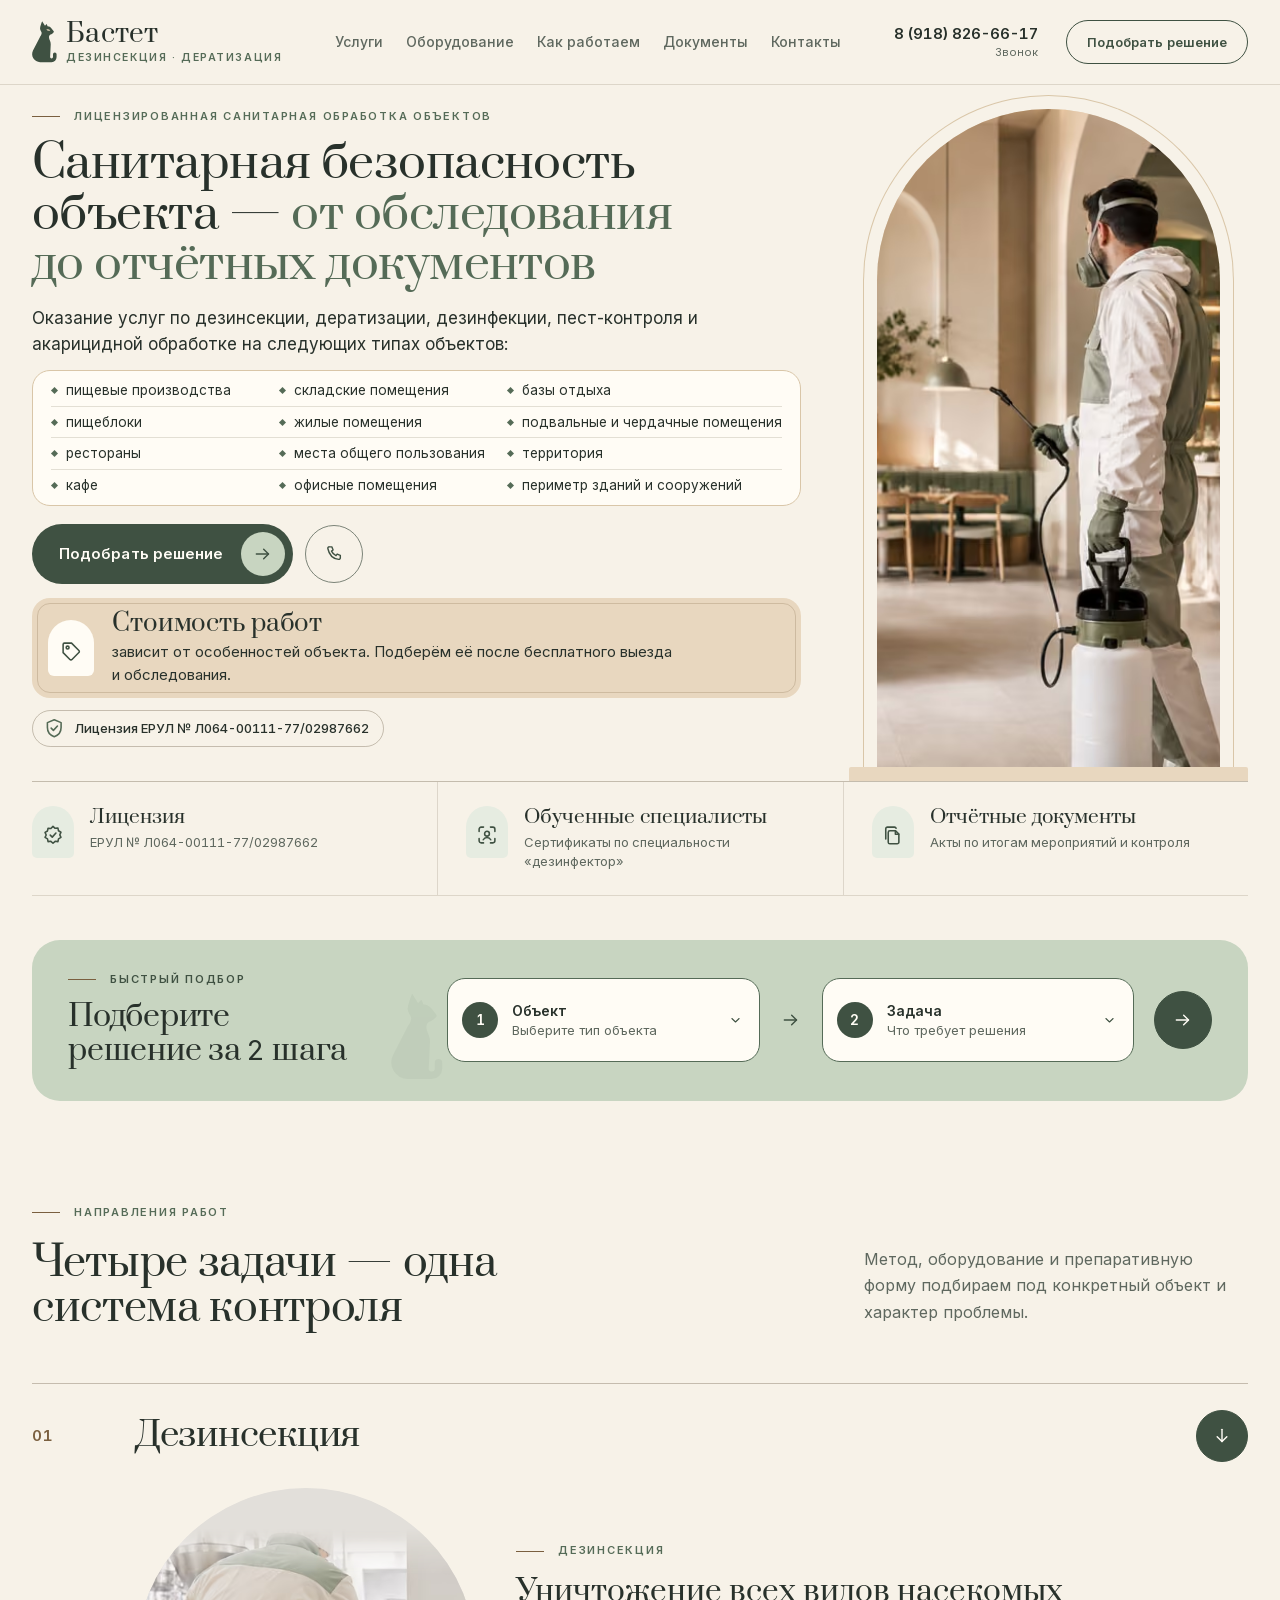
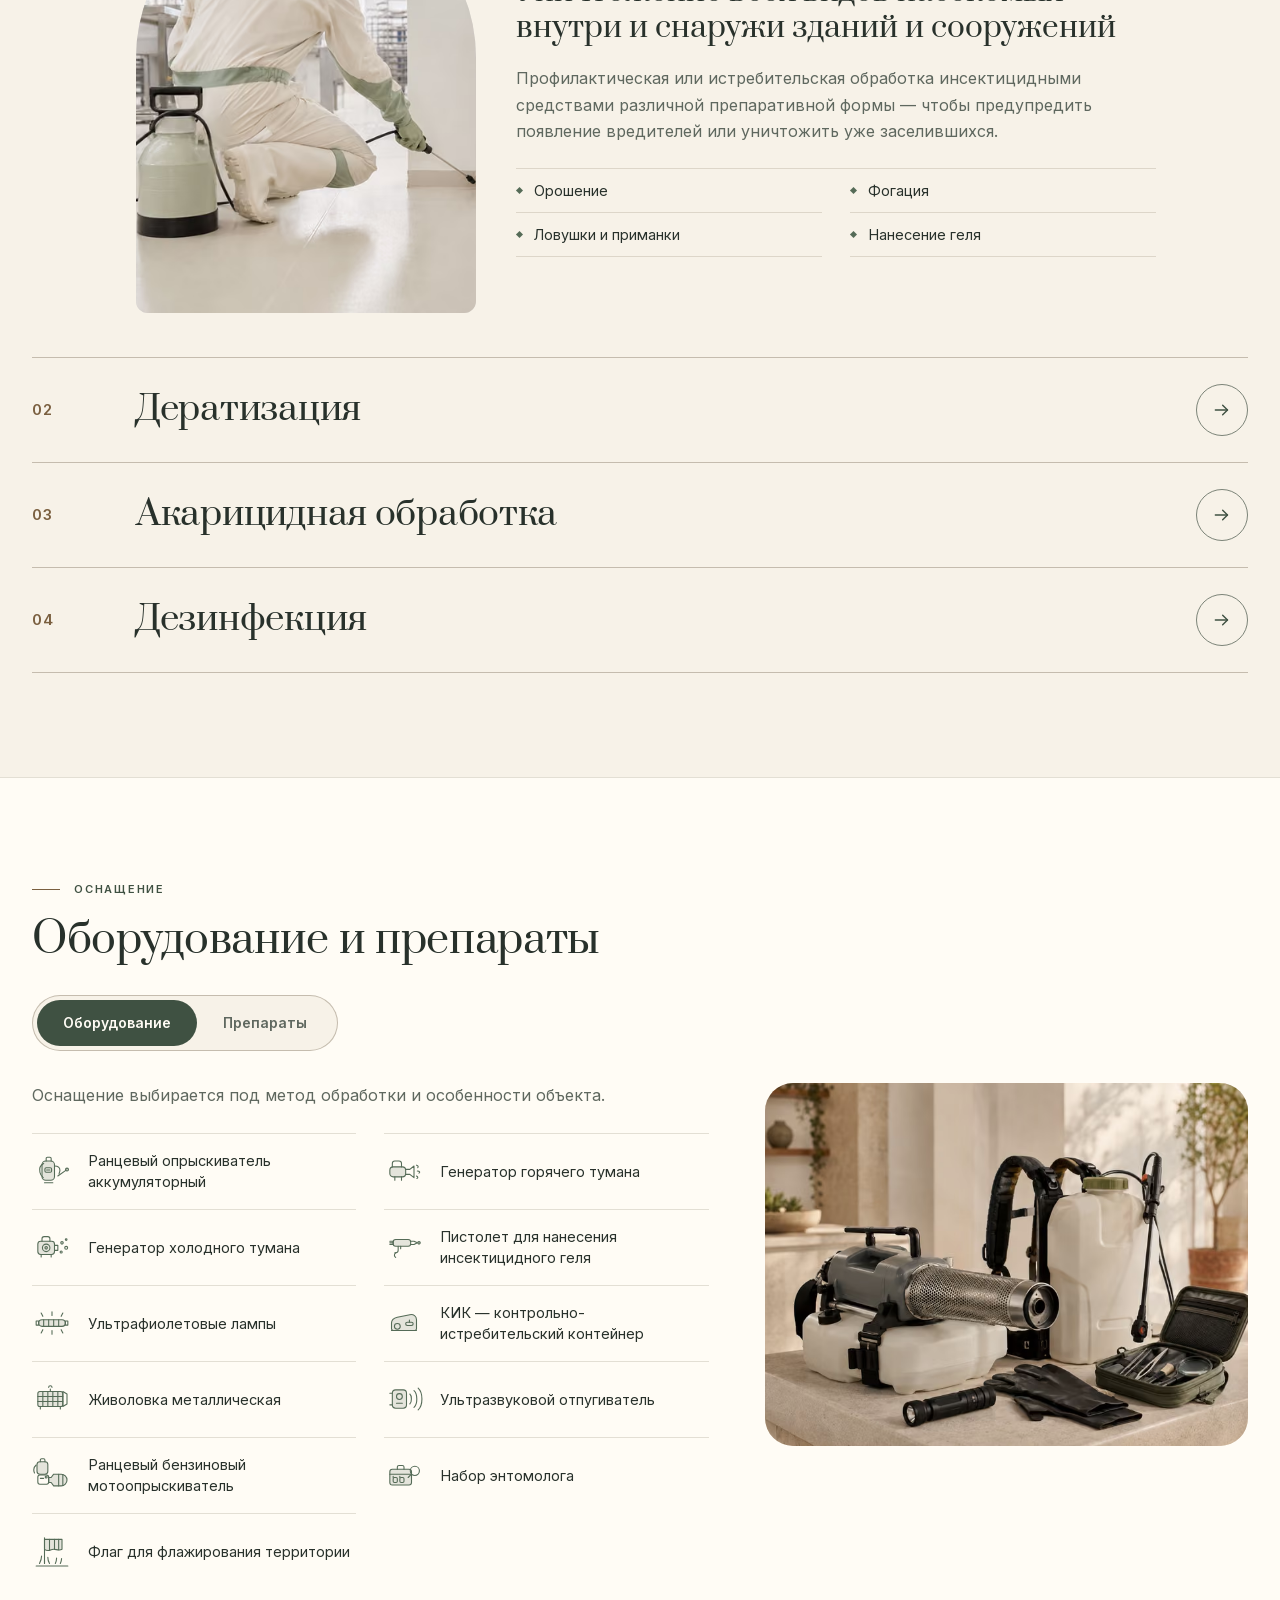
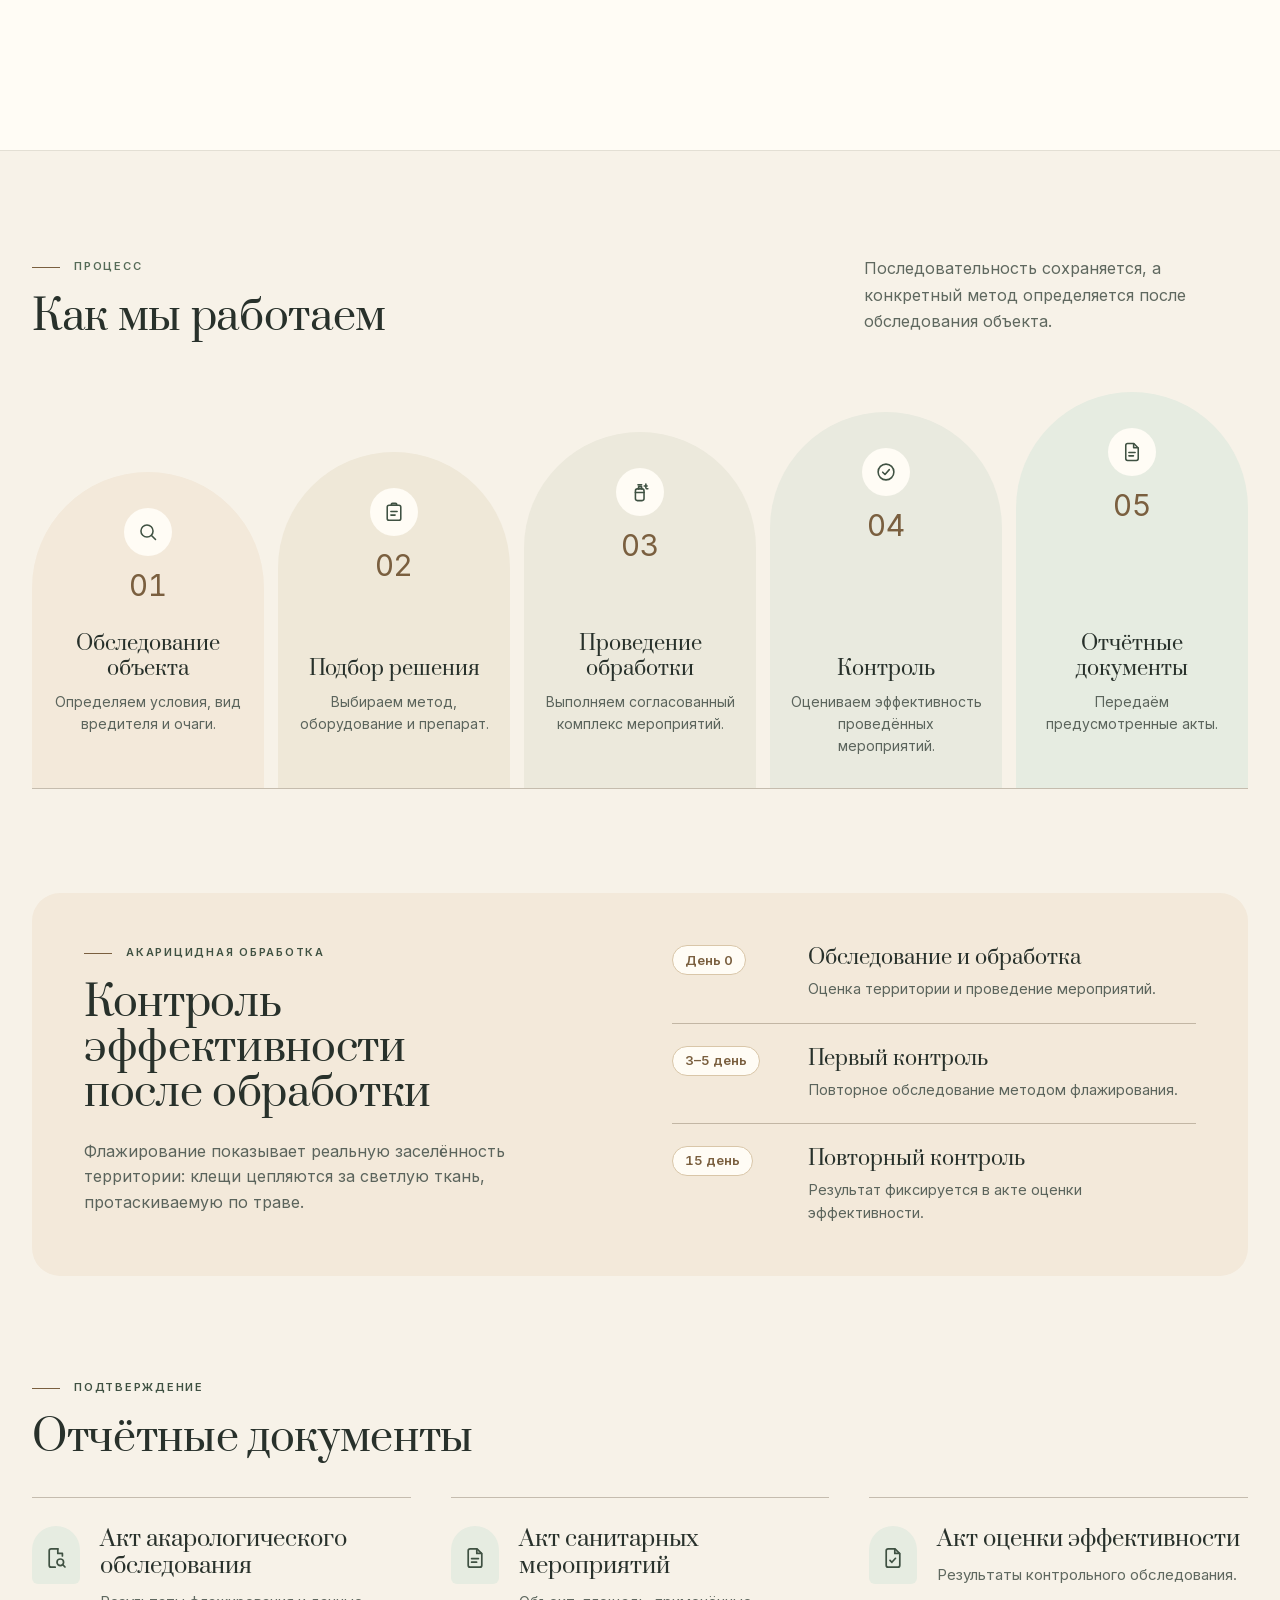
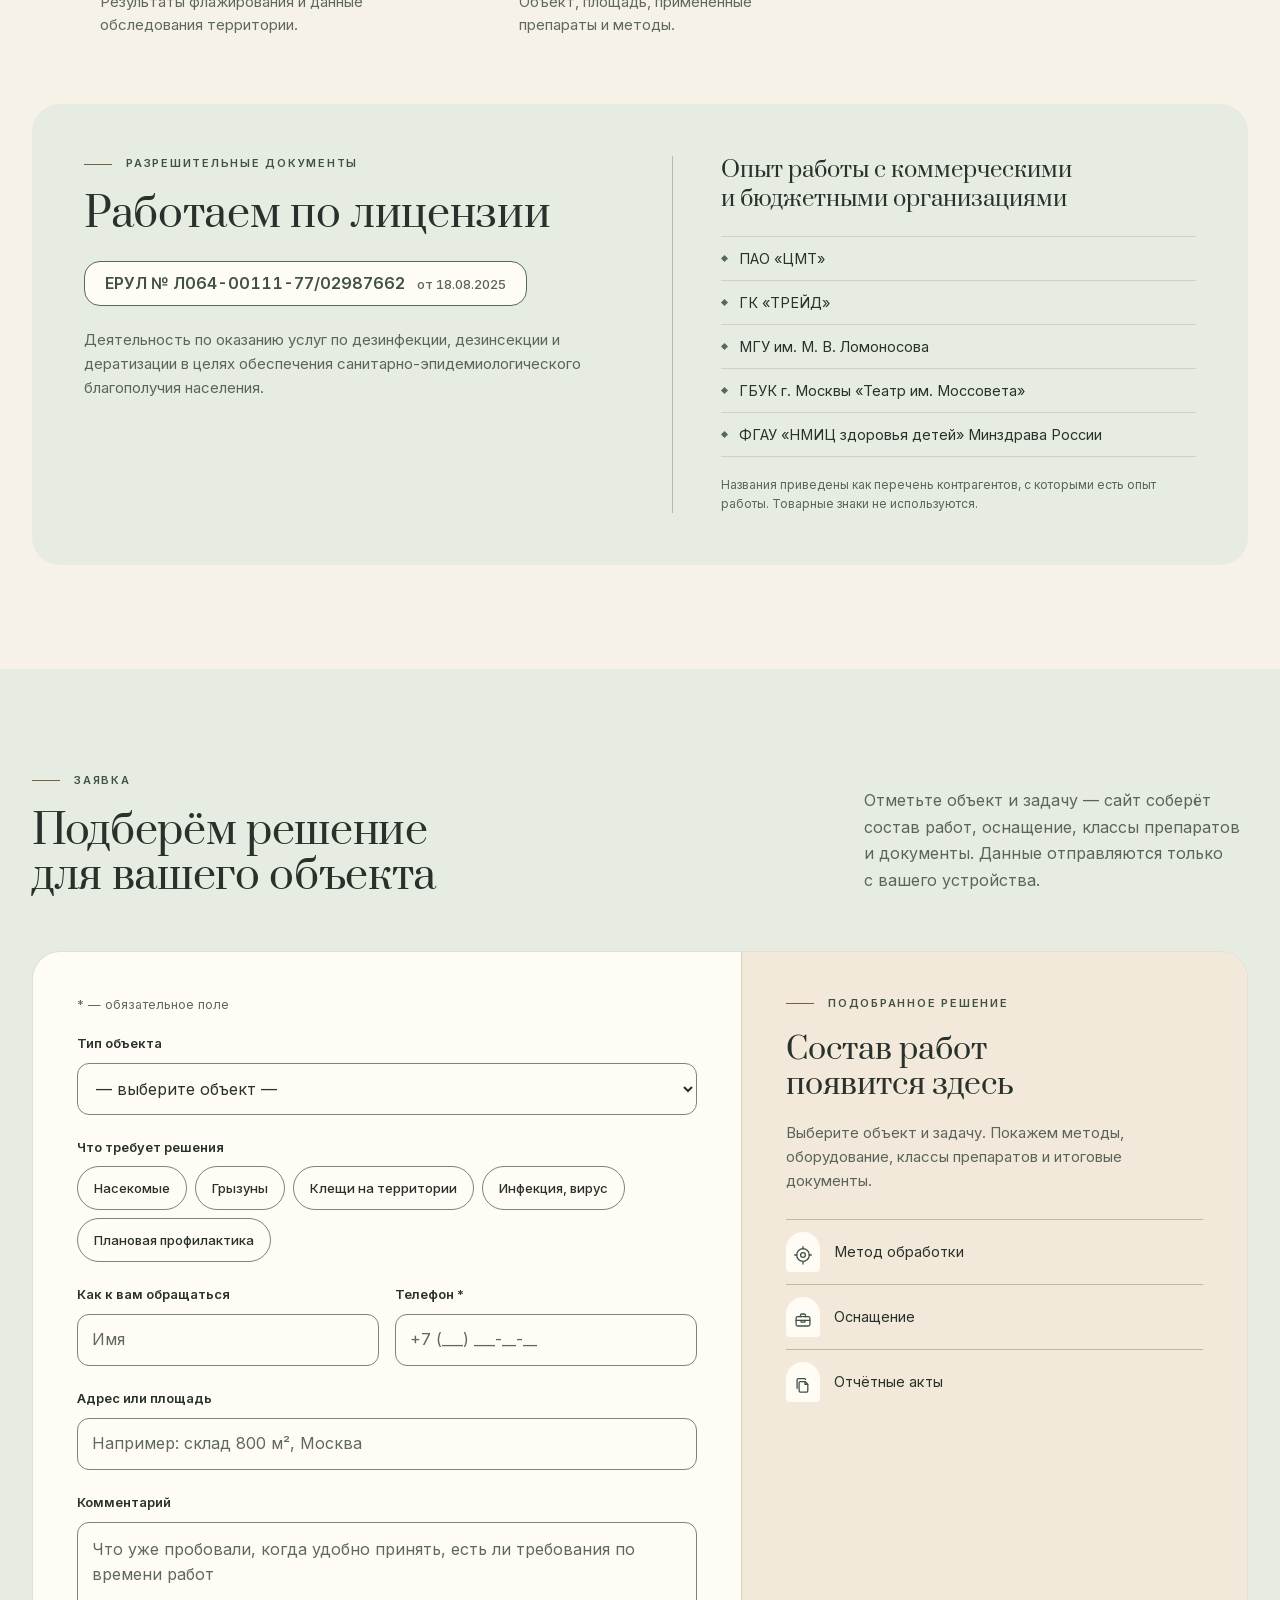
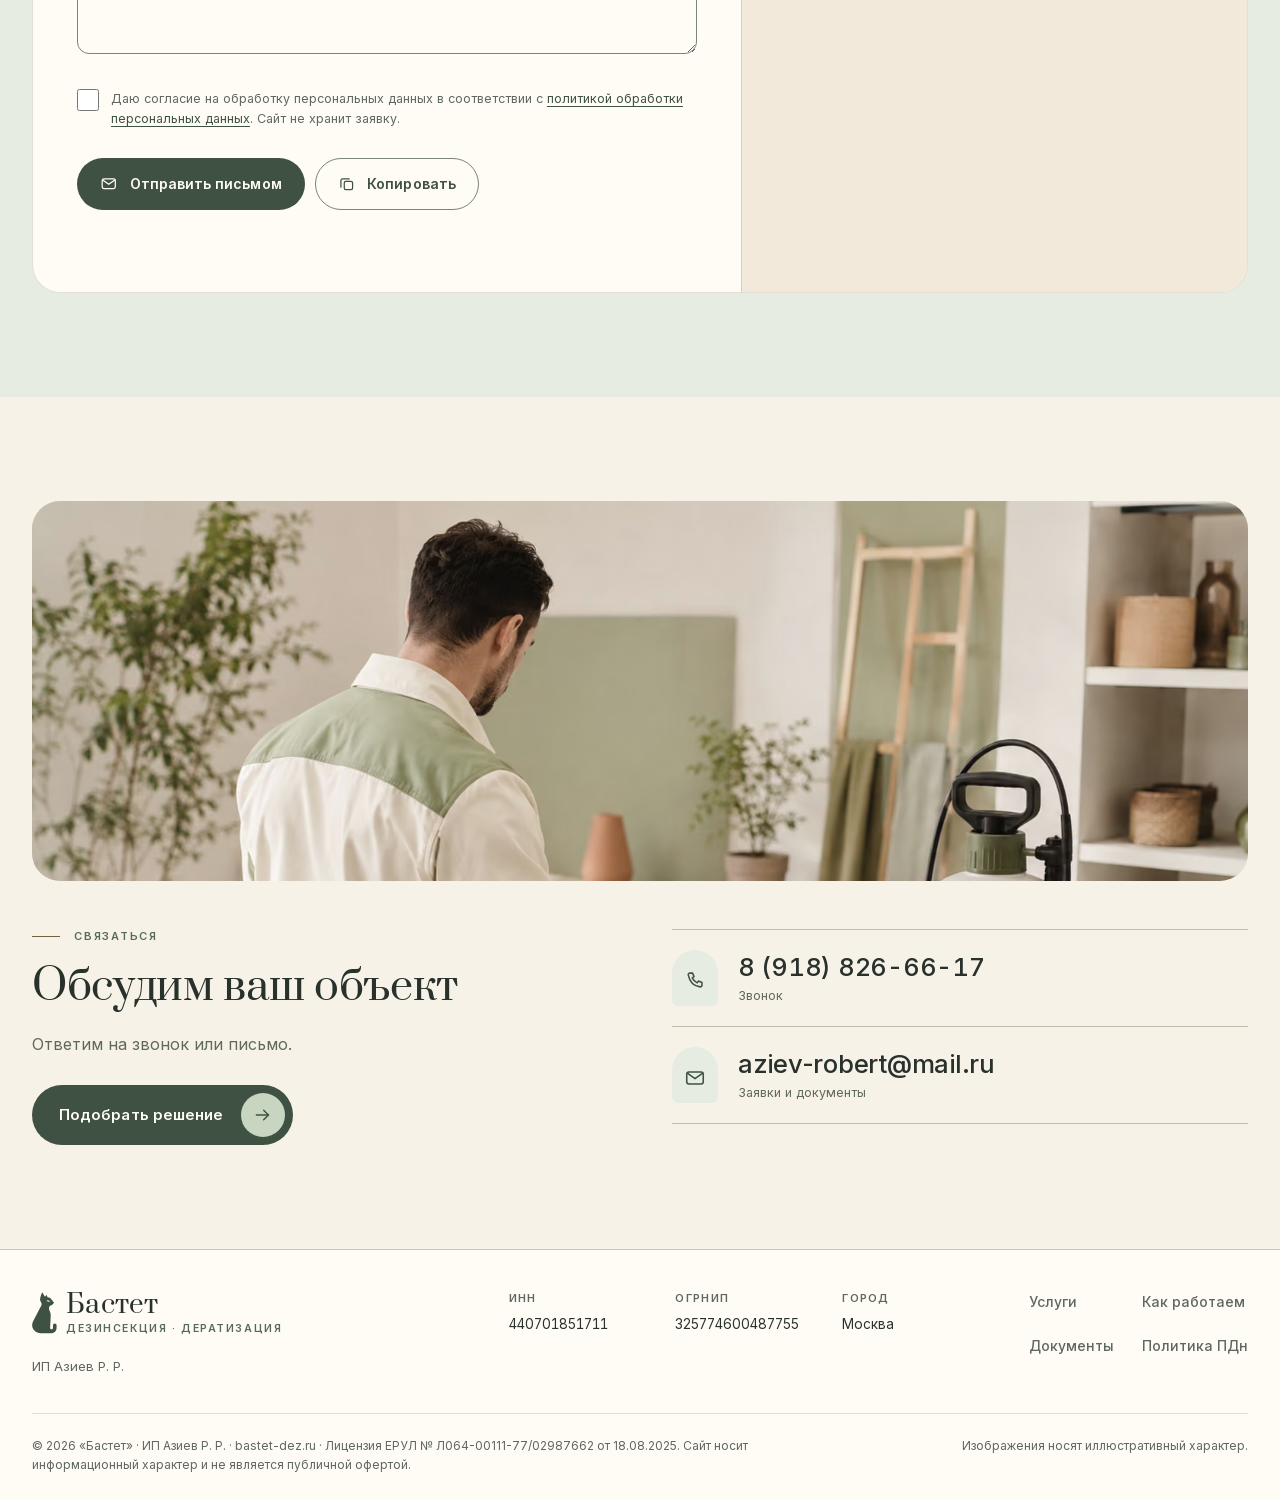
==== index.html @ 532c1da9 "«Бастет» — лендинг санитарной службы (V5) Статический сайт (HTML/CSS/vanilla JS): новый фирменный ст" ====
<!doctype html>
<html lang="ru" class="no-js">
<head>
  <meta charset="utf-8">
  <meta name="viewport" content="width=device-width, initial-scale=1">
  <script>document.documentElement.className = 'js' + (location.search.indexOf('qa=1') !== -1 ? ' qa-mode' : '');</script>
  <title>Бастет — дезинсекция, дератизация и дезинфекция объектов в Москве</title>
  <meta name="description" content="«Бастет» — лицензированная дезинсекция, дератизация и пест-контроль, акарицидная обработка и дезинфекция объектов в Москве. Подбор решения и отчётные документы.">
  <meta name="theme-color" content="#F7F2E8">
  <!-- Рабочий домен по пожеланию заказчика; проверить регистрацию bastet-dez.ru перед публикацией. -->
  <link rel="canonical" href="https://bastet-dez.ru/">
  <meta property="og:type" content="website">
  <meta property="og:locale" content="ru_RU">
  <meta property="og:site_name" content="Бастет">
  <meta property="og:title" content="Бастет — санитарная безопасность объекта">
  <meta property="og:description" content="От обследования и подбора метода до обработки и отчётных документов.">
  <meta property="og:url" content="https://bastet-dez.ru/">
  <meta property="og:image" content="https://bastet-dez.ru/assets/og-cover.jpg">
  <meta property="og:image:width" content="1200">
  <meta property="og:image:height" content="630">
  <meta property="og:image:alt" content="Бастет — дезинсекция, дератизация и дезинфекция объектов">
  <link rel="icon" href="assets/icons/favicon.svg" type="image/svg+xml">
  <link rel="apple-touch-icon" href="assets/icons/apple-touch-icon.png">
  <!-- Шрифты первого экрана подгружаем сразу: иначе они обнаруживаются только на этапе раскладки.
       Латинский сабсет Inter нужен в каждой строке: в нём пробел, запятая, точка и цифры. -->
  <link rel="preload" as="font" type="font/woff2" crossorigin href="assets/fonts/inter-cyrillic.woff2">
  <link rel="preload" as="font" type="font/woff2" crossorigin href="assets/fonts/inter-latin.woff2">
  <link rel="preload" as="font" type="font/woff2" crossorigin href="assets/fonts/prata-regular-cyrillic.woff2">
  <!-- Арка hero на первом экране только с 1024 px; на телефоне она ниже сгиба и не должна
       конкурировать со шрифтами. Srcset и sizes — те же, что у <picture> ниже. -->
  <link rel="preload" as="image" type="image/avif" media="(min-width: 1024px)" fetchpriority="high" imagesrcset="assets/images/hero-960.avif 960w, assets/images/hero.avif 1920w" imagesizes="(max-width: 767px) calc((100vw - 68px) * 1.875), (max-width: 1023px) 672px, (max-width: 1180px) 1040px, 1160px">
  <link rel="stylesheet" href="css/fonts.css">
  <link rel="stylesheet" href="css/styles.css">
</head>
<body>

<svg class="icon-sprite" aria-hidden="true" focusable="false" xmlns="http://www.w3.org/2000/svg">
  <!-- Знак «Бастет» — финальный, из brand/sprite-symbols.txt (генератор brand/build-marks.py). Силуэт = currentColor, глаз = CSS-переменная logo-eye. -->
  <symbol id="logo-bastet" viewBox="0 0 64 64"><path fill="currentColor" d="M29.4 3.2 L33.4 9.5 L35.5 7.1 C36.1 8 36.6 9.1 36.9 10.25 C39.4 10.3 41.1 11.5 42.2 12.9 L45.5 17.1 Q46.05 17.95 45.45 18.6 L44.25 19.8 C43.45 20.6 42.55 21.25 41.35 21.6 C39.85 22.05 38.95 23.35 38.95 25.25 C38.95 28.9 41.55 30.7 41.35 35.3 L40.5 53 A2 2 0 0 0 44.5 53 L44.5 49.1 A2.5 2.5 0 0 1 49.5 49.1 L49.5 53 A7 7 0 0 1 42.5 60 L26.5 60 A11 11 0 0 1 16.7 43.99 L25.9 26 C26.9 24 28.75 22 28.75 19.6 C28.75 17.4 26.5 16 26.5 13.2 C26.6 10.4 28.2 6.4 29.4 3.2 Z"/><path fill="var(--logo-eye, #E8D7BF)" style="fill:var(--logo-eye, #E8D7BF)" d="M35.1 14.6 Q38.35 13.35 40.8 16 Q37.6 17.5 35.1 14.6 Z"/></symbol>
  <symbol id="i-arrow-right" viewBox="0 0 24 24" fill="none" stroke="currentColor" stroke-width="1.7" stroke-linecap="round" stroke-linejoin="round"><path d="M4 12h14.5"/><path d="M12.8 6.2 18.6 12l-5.8 5.8"/></symbol>
  <symbol id="i-caret-down" viewBox="0 0 24 24" fill="none" stroke="currentColor" stroke-width="1.7" stroke-linecap="round" stroke-linejoin="round"><path d="m6.2 9.6 5.8 5.6 5.8-5.6"/></symbol>
  <symbol id="i-check-circle" viewBox="0 0 24 24" fill="none" stroke="currentColor" stroke-width="1.7" stroke-linecap="round" stroke-linejoin="round"><circle cx="12" cy="12" r="8.6"/><path d="m8.4 12.2 2.5 2.5 4.7-5.3"/></symbol>
  <symbol id="i-clipboard-text" viewBox="0 0 24 24" fill="none" stroke="currentColor" stroke-width="1.7" stroke-linecap="round" stroke-linejoin="round"><rect x="4.6" y="4.6" width="14.8" height="16.4" rx="2"/><path d="M9 4.6V3.8a1.4 1.4 0 0 1 1.4-1.4h3.2A1.4 1.4 0 0 1 15 3.8v.8Z"/><path d="M8.6 11.4h6.8M8.6 15.4h4.6"/></symbol>
  <symbol id="i-copy" viewBox="0 0 24 24" fill="none" stroke="currentColor" stroke-width="1.7" stroke-linecap="round" stroke-linejoin="round"><rect x="8.6" y="8.6" width="11.4" height="11.4" rx="2.2"/><path d="M15.4 5.4H6.2a2.2 2.2 0 0 0-2.2 2.2v9.2"/></symbol>
  <symbol id="i-envelope-simple" viewBox="0 0 24 24" fill="none" stroke="currentColor" stroke-width="1.7" stroke-linecap="round" stroke-linejoin="round"><rect x="3" y="5.4" width="18" height="13.2" rx="2.4"/><path d="m3.6 6.8 8.4 6 8.4-6"/></symbol>
  <symbol id="i-file-check" viewBox="0 0 24 24" fill="none" stroke="currentColor" stroke-width="1.7" stroke-linecap="round" stroke-linejoin="round"><path d="M14 2.8H7.2a2 2 0 0 0-2 2v14.4a2 2 0 0 0 2 2h9.6a2 2 0 0 0 2-2V7.6L14 2.8Z"/><path d="M13.8 3v4.4h4.6"/><path d="m9 14.4 1.9 1.9 3.6-4"/></symbol>
  <symbol id="i-file-search" viewBox="0 0 24 24" fill="none" stroke="currentColor" stroke-width="1.7" stroke-linecap="round" stroke-linejoin="round"><path d="M14 2.8H7.2a2 2 0 0 0-2 2v14.4a2 2 0 0 0 2 2h4"/><path d="M13.8 3v4.4h4.6V10"/><circle cx="16.3" cy="16.3" r="3.3"/><path d="m18.7 18.7 2.3 2.3"/></symbol>
  <symbol id="i-file-text" viewBox="0 0 24 24" fill="none" stroke="currentColor" stroke-width="1.7" stroke-linecap="round" stroke-linejoin="round"><path d="M14 2.8H7.2a2 2 0 0 0-2 2v14.4a2 2 0 0 0 2 2h9.6a2 2 0 0 0 2-2V7.6L14 2.8Z"/><path d="M13.8 3v4.4h4.6"/><path d="M8.6 12.6h6.8M8.6 16.2h5"/></symbol>
  <symbol id="i-files" viewBox="0 0 24 24" fill="none" stroke="currentColor" stroke-width="1.7" stroke-linecap="round" stroke-linejoin="round"><path d="M8.6 7.4h6.2l3.6 3.6v8.8a1.8 1.8 0 0 1-1.8 1.8H8.6a1.8 1.8 0 0 1-1.8-1.8V9.2a1.8 1.8 0 0 1 1.8-1.8Z"/><path d="M14.6 7.6v3.6h3.6"/><path d="M15.4 4.6a1.8 1.8 0 0 0-1.7-1.2H5.9a1.8 1.8 0 0 0-1.8 1.8v11.2"/></symbol>
  <symbol id="i-list" viewBox="0 0 24 24" fill="none" stroke="currentColor" stroke-width="1.7" stroke-linecap="round" stroke-linejoin="round"><path d="M4 7h16M4 12h16M4 17h16"/></symbol>
  <symbol id="i-x" viewBox="0 0 24 24" fill="none" stroke="currentColor" stroke-width="1.7" stroke-linecap="round" stroke-linejoin="round"><path d="M6 6l12 12M18 6 6 18"/></symbol>
  <symbol id="i-magnifying-glass" viewBox="0 0 24 24" fill="none" stroke="currentColor" stroke-width="1.7" stroke-linecap="round" stroke-linejoin="round"><circle cx="10.9" cy="10.9" r="6.6"/><path d="m15.8 15.8 4.4 4.4"/></symbol>
  <symbol id="i-phone" viewBox="0 0 24 24" fill="none" stroke="currentColor" stroke-width="1.7" stroke-linecap="round" stroke-linejoin="round"><path d="M6.4 3.4h3l1.5 3.8-1.9 1.4a11.4 11.4 0 0 0 5.4 5.4l1.4-1.9 3.8 1.5v3a1.8 1.8 0 0 1-2 1.8C10.9 17.8 6.2 13.1 4.6 5.4a1.8 1.8 0 0 1 1.8-2Z"/></symbol>
  <symbol id="i-seal-check" viewBox="0 0 24 24" fill="none" stroke="currentColor" stroke-width="1.7" stroke-linecap="round" stroke-linejoin="round"><path d="m12 2.6 2.3 2.1 3.1-.3.6 3 2.7 1.6-1.3 2.8 1.3 2.8-2.7 1.6-.6 3-3.1-.3L12 21l-2.3-2.1-3.1.3-.6-3-2.7-1.6L4.6 12 3.3 9.2 6 7.6l.6-3 3.1.3L12 2.6Z"/><path d="m9 12.1 2.2 2.2 4-4.4"/></symbol>
  <symbol id="i-shield-check" viewBox="0 0 24 24" fill="none" stroke="currentColor" stroke-width="1.7" stroke-linecap="round" stroke-linejoin="round"><path d="M12 2.9 4.7 6v5.3c0 4.4 3 8.3 7.3 9.8 4.3-1.5 7.3-5.4 7.3-9.8V6L12 2.9Z"/><path d="m8.7 11.9 2.4 2.4 4.3-4.7"/></symbol>
  <symbol id="i-spray-bottle" viewBox="0 0 24 24" fill="none" stroke="currentColor" stroke-width="1.7" stroke-linecap="round" stroke-linejoin="round"><path d="M9.2 8.6h5a2.2 2.2 0 0 1 2.2 2.2v8.4a2.2 2.2 0 0 1-2.2 2.2h-5A2.2 2.2 0 0 1 7 19.2v-8.4a2.2 2.2 0 0 1 2.2-2.2Z"/><path d="M10.4 8.6V6.2h3.4v2.4"/><path d="M13.8 4.2h-4"/><path d="M7 12.6h9.4"/><path d="M16.6 5.4h3.2M18.4 3.2v4.4M20.6 8.4h-1.6"/></symbol>
  <symbol id="i-strategy" viewBox="0 0 24 24" fill="none" stroke="currentColor" stroke-width="1.7" stroke-linecap="round" stroke-linejoin="round"><circle cx="12" cy="12" r="3.2"/><circle cx="12" cy="12" r="8.4"/><path d="M12 .9v3M12 21.1v3M.9 12h3M20.1 12h3"/></symbol>
  <symbol id="i-tag" viewBox="0 0 24 24" fill="none" stroke="currentColor" stroke-width="1.7" stroke-linecap="round" stroke-linejoin="round"><path d="M3.4 12.6V4.8a1.4 1.4 0 0 1 1.4-1.4h7.8l8 8a1.6 1.6 0 0 1 0 2.3l-7.5 7.5a1.6 1.6 0 0 1-2.3 0l-7.4-7.4Z"/><circle cx="8.3" cy="8.3" r="1.6"/></symbol>
  <symbol id="i-toolbox" viewBox="0 0 24 24" fill="none" stroke="currentColor" stroke-width="1.7" stroke-linecap="round" stroke-linejoin="round"><rect x="2.8" y="7.6" width="18.4" height="12.4" rx="2"/><path d="M8.6 7.6V5.8a1.8 1.8 0 0 1 1.8-1.8h3.2a1.8 1.8 0 0 1 1.8 1.8v1.8"/><path d="M2.8 12.6h18.4"/><path d="M9.4 12.6v2.2h5.2v-2.2"/></symbol>
  <symbol id="i-user-focus" viewBox="0 0 24 24" fill="none" stroke="currentColor" stroke-width="1.7" stroke-linecap="round" stroke-linejoin="round"><path d="M3.4 8.2V5.6a2.2 2.2 0 0 1 2.2-2.2h2.6M20.6 8.2V5.6a2.2 2.2 0 0 0-2.2-2.2h-2.6M3.4 15.8v2.6a2.2 2.2 0 0 0 2.2 2.2h2.6M20.6 15.8v2.6a2.2 2.2 0 0 1-2.2 2.2h-2.6"/><circle cx="12" cy="10.6" r="2.6"/><path d="M7.9 17.2a4.6 4.6 0 0 1 8.2 0"/></symbol>

  <!-- Иллюстрации оборудования: блок 2 ТЗ требует картинку напротив каждой позиции. -->
  <symbol id="ill-backpack-battery" viewBox="0 0 96 96" fill="none" stroke="currentColor" stroke-width="2.6" stroke-linecap="round" stroke-linejoin="round">
    <rect x="24" y="24" width="30" height="46" rx="9" fill="var(--ill-fill, currentColor)" fill-opacity=".16"/>
    <path d="M34 24v-6a3 3 0 0 1 3-3h6a3 3 0 0 1 3 3v6"/>
    <path d="M28 30c-8 4-11 12-9 21 1 6 4 10 8 13"/>
    <rect x="31" y="40" width="16" height="11" rx="3"/><path d="M35 45.5h8"/>
    <path d="M54 36c9 0 13 4 13 10 0 4-2 6-2 9"/>
    <path d="m62 60 20-14"/><circle cx="84" cy="44.5" r="3.5" fill="var(--ill-fill, currentColor)" fill-opacity=".26"/>
    <path d="M30 76h20"/>
  </symbol>
  <symbol id="ill-hot-fog" viewBox="0 0 96 96" fill="none" stroke="currentColor" stroke-width="2.6" stroke-linecap="round" stroke-linejoin="round">
    <rect x="14" y="38" width="38" height="24" rx="8" fill="var(--ill-fill, currentColor)" fill-opacity=".16"/>
    <path d="M20 38V30a6 6 0 0 1 6-6h10a6 6 0 0 1 6 6v8"/>
    <path d="M52 44h10l10-8v28l-10-8H52"/>
    <path d="M26 62v8M42 62v8"/>
    <path d="M78 34c4 1 5 4 3 6M80 48c6 0 7 3 4 5M78 60c4 2 4 5 1 6"/>
  </symbol>
  <symbol id="ill-cold-fog" viewBox="0 0 96 96" fill="none" stroke="currentColor" stroke-width="2.6" stroke-linecap="round" stroke-linejoin="round">
    <rect x="14" y="34" width="40" height="32" rx="7" fill="var(--ill-fill, currentColor)" fill-opacity=".16"/>
    <path d="M24 34v-6a5 5 0 0 1 5-5h9a5 5 0 0 1 5 5v6"/>
    <circle cx="34" cy="50" r="9"/><circle cx="34" cy="50" r="3"/>
    <path d="M54 44h8v12h-8"/>
    <circle cx="72" cy="38" r="3"/><circle cx="82" cy="50" r="3.5"/><circle cx="70" cy="60" r="2.5"/><circle cx="82" cy="30" r="2"/>
    <path d="M22 66v6M46 66v6"/>
  </symbol>
  <symbol id="ill-gel-gun" viewBox="0 0 96 96" fill="none" stroke="currentColor" stroke-width="2.6" stroke-linecap="round" stroke-linejoin="round">
    <rect x="22" y="30" width="42" height="16" rx="6" fill="var(--ill-fill, currentColor)" fill-opacity=".16"/>
    <path d="M64 34h8l8 4-8 4h-8"/>
    <path d="M14 34h8v8h-8M14 38h8"/>
    <path d="M34 46v10a6 6 0 0 1-6 6h-2"/><path d="M40 46v6"/>
    <path d="M28 62c-4 3-4 8 0 11"/>
    <circle cx="84" cy="38" r="3" fill="var(--ill-fill, currentColor)" fill-opacity=".3"/>
  </symbol>
  <symbol id="ill-uv-lamp" viewBox="0 0 96 96" fill="none" stroke="currentColor" stroke-width="2.6" stroke-linecap="round" stroke-linejoin="round">
    <rect x="16" y="40" width="64" height="16" rx="8" fill="var(--ill-fill, currentColor)" fill-opacity=".16"/>
    <path d="M10 43h6v10h-6zM80 43h6v10h-6z"/>
    <path d="M28 40v16M40 40v16M52 40v16M64 40v16"/>
    <path d="M26 32l-4-8M48 30v-9M70 32l4-8M26 64l-4 8M48 66v9M70 64l4 8"/>
  </symbol>
  <symbol id="ill-kik" viewBox="0 0 96 96" fill="none" stroke="currentColor" stroke-width="2.6" stroke-linecap="round" stroke-linejoin="round">
    <path d="M18 48c0-7 6-12 14-14l30-6c9-2 16 4 16 12v22a4 4 0 0 1-4 4H22a4 4 0 0 1-4-4V48Z" fill="var(--ill-fill, currentColor)" fill-opacity=".16"/>
    <circle cx="32" cy="56" r="7"/>
    <rect x="52" y="46" width="18" height="8" rx="4"/><path d="M61 46v-5"/>
    <path d="M44 66h26" stroke-dasharray="4 5"/>
    <path d="M18 66h60"/>
  </symbol>
  <symbol id="ill-livetrap" viewBox="0 0 96 96" fill="none" stroke="currentColor" stroke-width="2.6" stroke-linecap="round" stroke-linejoin="round">
    <rect x="14" y="30" width="60" height="36" rx="5" fill="var(--ill-fill, currentColor)" fill-opacity=".16"/>
    <path d="M26 30v36M38 30v36M50 30v36M62 30v36"/>
    <path d="M14 42h60M14 54h60"/>
    <path d="M74 30v36l10-6V36l-10-6Z"/>
    <path d="M44 24v6M40 20a4 4 0 0 1 8 0"/>
    <path d="M20 66v6M68 66v6"/>
  </symbol>
  <symbol id="ill-ultrasonic" viewBox="0 0 96 96" fill="none" stroke="currentColor" stroke-width="2.6" stroke-linecap="round" stroke-linejoin="round">
    <rect x="20" y="26" width="34" height="44" rx="8" fill="var(--ill-fill, currentColor)" fill-opacity=".16"/>
    <circle cx="37" cy="42" r="7"/><path d="M30 58h14"/>
    <path d="M20 62h-6M20 34h-6"/>
    <path d="M62 36c5 4 5 20 0 24M72 28c9 8 9 32 0 40M82 22c12 11 12 41 0 52"/>
  </symbol>
  <symbol id="ill-backpack-petrol" viewBox="0 0 96 96" fill="none" stroke="currentColor" stroke-width="2.6" stroke-linecap="round" stroke-linejoin="round">
    <rect x="12" y="16" width="26" height="30" rx="7" fill="var(--ill-fill, currentColor)" fill-opacity=".16"/>
    <path d="M20 16v-4a3 3 0 0 1 3-3h5a3 3 0 0 1 3 3v4"/>
    <rect x="14" y="48" width="26" height="22" rx="5"/>
    <path d="M20 56h8"/><circle cx="34" cy="53" r="2.4"/>
    <path d="M40 54h6l6-8h18a14 14 0 0 1 0 28H52l-6-8h-6Z" fill="var(--ill-fill, currentColor)" fill-opacity=".16"/>
    <path d="M64 46v28M74 47v26"/>
    <path d="M10 24c-6 5-7 12-4 19"/>
  </symbol>
  <symbol id="ill-entomo-kit" viewBox="0 0 96 96" fill="none" stroke="currentColor" stroke-width="2.6" stroke-linecap="round" stroke-linejoin="round">
    <rect x="14" y="34" width="52" height="38" rx="6" fill="var(--ill-fill, currentColor)" fill-opacity=".16"/>
    <path d="M14 46h52"/><path d="M32 34v-5a4 4 0 0 1 4-4h8a4 4 0 0 1 4 4v5"/>
    <rect x="22" y="54" width="10" height="12" rx="3"/>
    <rect x="38" y="54" width="10" height="12" rx="3"/>
    <path d="M22 54v-3M38 54v-3"/>
    <circle cx="74" cy="38" r="11"/><path d="m66 46-8 8"/>
  </symbol>
  <symbol id="ill-flag" viewBox="0 0 96 96" fill="none" stroke="currentColor" stroke-width="2.6" stroke-linecap="round" stroke-linejoin="round">
    <path d="M30 16v62"/>
    <path d="M30 20h42v24c-8 5-18-3-26 1s-12 2-16-1V20Z" fill="var(--ill-fill, currentColor)" fill-opacity=".16"/>
    <path d="M42 20v25M54 20v24M64 20v25"/>
    <path d="M18 78c3-6 5-12 5-18M30 78v-8M42 78c-3-5-4-10-4-15M56 78c2-4 3-9 3-13M68 78c2-5 3-9 3-12"/>
    <path d="M10 84h76"/>
  </symbol>
</svg>
  <a class="skip-link" href="#main">Перейти к содержанию</a>

  <header class="site-header" id="header">
    <div class="container nav-shell">
      <a class="brand" href="#top" aria-label="Бастет — на главную">
        <svg class="brand-mark" aria-hidden="true" focusable="false"><use href="#logo-bastet"/></svg>
        <span><b>Бастет</b><small>дезинсекция · дератизация</small></span>
      </a>
      <nav class="desktop-nav" aria-label="Основное меню">
        <a href="#services">Услуги</a>
        <a href="#equipment">Оборудование</a>
        <a href="#process">Как работаем</a>
        <a href="#documents">Документы</a>
        <a href="#contacts">Контакты</a>
      </nav>
      <a class="header-phone" href="tel:+79188266617">
        <b>8 (918) 826-66-17</b>
        <small>Звонок</small>
      </a>
      <a class="btn btn-primary header-cta" href="#request">Подобрать решение</a>
      <button class="menu-button" id="burger" type="button" aria-controls="mobileMenu" aria-expanded="false" aria-label="Открыть меню">
        <i class="ic ic-open" aria-hidden="true"><svg aria-hidden="true" focusable="false"><use href="#i-list"/></svg></i>
        <i class="ic ic-close" aria-hidden="true"><svg aria-hidden="true" focusable="false"><use href="#i-x"/></svg></i>
      </button>
    </div>
    <nav class="mobile-menu" id="mobileMenu" aria-label="Мобильное меню">
      <a href="#services">Услуги</a>
      <a href="#equipment">Оборудование и препараты</a>
      <a href="#process">Как работаем</a>
      <a href="#documents">Документы</a>
      <a href="#contacts">Контакты</a>
      <a href="tel:+79188266617">8 (918) 826-66-17</a>
    </nav>
  </header>

  <main id="main" tabindex="-1">
    <section class="hero" id="top" aria-labelledby="hero-title">

      <div class="container hero-inner">
        <div class="hero-card reveal">
          <div class="hero-copy">
            <p class="eyebrow">Лицензированная санитарная обработка объектов</p>
            <h1 id="hero-title">Санитарная безопасность объекта&nbsp;— <span>от&nbsp;обследования до&nbsp;отчётных документов</span></h1>
            <p class="hero-lead">Оказание услуг по дезинсекции, дератизации, дезинфекции, <span class="nowrap">пест-контроля</span> и акарицидной обработке на следующих типах объектов:</p>
            <ul class="object-list">
              <li>пищевые производства</li>
              <li>пищеблоки</li>
              <li>рестораны</li>
              <li>кафе</li>
              <li>складские помещения</li>
              <li>жилые помещения</li>
              <li>места общего пользования</li>
              <li>офисные помещения</li>
              <li>базы отдыха</li>
              <li>подвальные <span class="nowrap">и чердачные</span> помещения</li>
              <li>территория</li>
              <li>периметр зданий <span class="nowrap">и сооружений</span></li>
            </ul>
            <div class="hero-actions">
              <a class="btn btn-primary btn-large" data-magnetic href="#request">Подобрать решение <i class="ic" aria-hidden="true"><svg aria-hidden="true" focusable="false"><use href="#i-arrow-right"/></svg></i></a>
              <a class="round-link" href="tel:+79188266617" aria-label="Позвонить 8 918 826-66-17"><i class="ic" aria-hidden="true"><svg aria-hidden="true" focusable="false"><use href="#i-phone"/></svg></i></a>
            </div>
            <p class="price-note" id="price"><i class="ic" aria-hidden="true"><svg aria-hidden="true" focusable="false"><use href="#i-tag"/></svg></i><span><b>Стоимость работ</b> зависит от особенностей объекта. Подберём её после бесплатного выезда и обследования.</span></p>
            <p class="license-line"><i class="ic" aria-hidden="true"><svg aria-hidden="true" focusable="false"><use href="#i-shield-check"/></svg></i> <span>Лицензия ЕРУЛ №&nbsp;<span class="nowrap">Л064-00111-77/02987662</span></span></p>
          </div>
          <div class="hero-visual">
            <picture>
              <source type="image/avif" srcset="assets/images/hero-960.avif 960w, assets/images/hero.avif 1920w" sizes="(max-width: 767px) calc((100vw - 68px) * 1.875), (max-width: 1023px) 672px, (max-width: 1180px) 1040px, 1160px">
              <source type="image/webp" srcset="assets/images/hero-960.webp 960w, assets/images/hero.webp 1920w" sizes="(max-width: 767px) calc((100vw - 68px) * 1.875), (max-width: 1023px) 672px, (max-width: 1180px) 1040px, 1160px">
              <img src="assets/images/hero.jpg" srcset="assets/images/hero-960.jpg 960w, assets/images/hero.jpg 1920w" sizes="(max-width: 767px) calc((100vw - 68px) * 1.875), (max-width: 1023px) 672px, (max-width: 1180px) 1040px, 1160px" alt="Специалист в защитном костюме проводит санитарную обработку коммерческого помещения" width="1920" height="1280">
            </picture>
          </div>
        </div>

        <div class="proof-rail reveal" role="group" aria-label="Ключевые подтверждения">
          <div class="proof-item">
            <i class="ic" aria-hidden="true"><svg aria-hidden="true" focusable="false"><use href="#i-seal-check"/></svg></i>
            <span><b>Лицензия</b><small>ЕРУЛ №&nbsp;<span class="nowrap">Л064-00111-77/02987662</span></small></span>
          </div>
          <div class="proof-item">
            <i class="ic" aria-hidden="true"><svg aria-hidden="true" focusable="false"><use href="#i-user-focus"/></svg></i>
            <span><b>Обученные специалисты</b><small>Сертификаты по специальности «дезинфектор»</small></span>
          </div>
          <div class="proof-item">
            <i class="ic" aria-hidden="true"><svg aria-hidden="true" focusable="false"><use href="#i-files"/></svg></i>
            <span><b>Отчётные документы</b><small>Акты по итогам мероприятий и контроля</small></span>
          </div>
        </div>
      </div>
    </section>

    <section class="quick-section" aria-labelledby="quick-title">
      <div class="container">
        <div class="quick-panel reveal">
          <div>
            <p class="section-label section-label-dark">Быстрый подбор</p>
            <h2 id="quick-title">Подберите решение за <span class="num">2</span> шага</h2>
          </div>
          <label class="quick-field">
            <span class="step-number">1</span>
            <span><b>Объект</b><small>Выберите тип объекта</small></span>
            <select id="quickObject" aria-label="Тип объекта для быстрого подбора">
              <option value="">Выберите объект</option>
              <option value="food-production">Пищевое производство</option>
              <option value="kitchen">Пищеблок</option>
              <option value="restaurant">Ресторан</option>
              <option value="cafe">Кафе</option>
              <option value="warehouse">Склад</option>
              <option value="housing">Жилое помещение</option>
              <option value="common">Место общего пользования</option>
              <option value="office">Офис</option>
              <option value="recreation">База отдыха</option>
              <option value="basement">Подвал или чердак</option>
              <option value="territory">Территория</option>
              <option value="perimeter">Периметр здания</option>
            </select>
            <i class="ic" aria-hidden="true"><svg aria-hidden="true" focusable="false"><use href="#i-caret-down"/></svg></i>
          </label>
          <i class="ic quick-arrow" aria-hidden="true"><svg aria-hidden="true" focusable="false"><use href="#i-arrow-right"/></svg></i>
          <label class="quick-field">
            <span class="step-number">2</span>
            <span><b>Задача</b><small>Что требует решения</small></span>
            <select id="quickIssue" aria-label="Задача для быстрого подбора">
              <option value="">Выберите задачу</option>
              <option value="insects">Насекомые</option>
              <option value="rodents">Грызуны</option>
              <option value="ticks">Клещи на территории</option>
              <option value="infection">Инфекция, вирус</option>
              <option value="prevention">Плановая профилактика</option>
            </select>
            <i class="ic" aria-hidden="true"><svg aria-hidden="true" focusable="false"><use href="#i-caret-down"/></svg></i>
          </label>
          <button class="round-link round-link-dark" id="quickGo" type="button" aria-label="Показать подобранное решение"><span class="quick-go-label" aria-hidden="true">Показать подобранное решение</span><i class="ic" aria-hidden="true"><svg aria-hidden="true" focusable="false"><use href="#i-arrow-right"/></svg></i></button>
          <svg class="quick-mark" aria-hidden="true" focusable="false"><use href="#logo-bastet"/></svg>
          <p class="quick-error" id="quickError" role="status" aria-live="polite"></p>
        </div>
      </div>
    </section>

    <section class="section services-section" id="services" aria-labelledby="services-title">
      <div class="container">
        <div class="section-heading reveal">
          <div>
            <p class="section-label">Направления работ</p>
            <h2 id="services-title">Четыре задачи — одна система контроля</h2>
          </div>
          <p>Метод, оборудование и препаративную форму подбираем под конкретный объект и характер проблемы.</p>
        </div>

        <div class="service-gallery reveal">
          <article class="service-card" data-service-card="insects" data-service="disinsection">
            <picture>
              <source type="image/avif" srcset="assets/images/service-disinsection-640.avif 640w, assets/images/service-disinsection.avif 1200w" sizes="(max-width: 767px) calc(100vw - 32px), (max-width: 1023px) 384px, (max-width: 1180px) 500px, 568px">
              <source type="image/webp" srcset="assets/images/service-disinsection-640.webp 640w, assets/images/service-disinsection.webp 1200w" sizes="(max-width: 767px) calc(100vw - 32px), (max-width: 1023px) 384px, (max-width: 1180px) 500px, 568px">
              <img src="assets/images/service-disinsection.jpg" srcset="assets/images/service-disinsection-640.jpg 640w, assets/images/service-disinsection.jpg 1200w" sizes="(max-width: 767px) calc(100vw - 32px), (max-width: 1023px) 384px, (max-width: 1180px) 500px, 568px" alt="Дезинсекционная обработка коммерческого помещения" width="1200" height="900" loading="lazy" decoding="async">
            </picture>
            <div class="service-card-copy"><span>01</span><h3>Дезинсекция</h3></div>
            <button type="button" class="service-more" data-service-open="disinsection" aria-expanded="false" aria-controls="sd-disinsection"><span class="visually-hidden">Подробнее о дезинсекции</span><i class="ic" aria-hidden="true"><svg aria-hidden="true" focusable="false"><use href="#i-arrow-right"/></svg></i></button>
                      <div class="service-card-detail" id="sd-disinsection">
              <p class="panel-kicker">Дезинсекция</p>
              <h4>Уничтожение всех видов насекомых внутри и снаружи зданий и сооружений</h4>
              <p>Профилактическая или истребительская обработка инсектицидными средствами различной препаративной формы — чтобы предупредить появление вредителей или уничтожить уже заселившихся.</p>
              <ul><li>Орошение</li><li>Фогация</li><li>Ловушки и приманки</li><li>Нанесение геля</li></ul>
            </div>
          </article>
          <article class="service-card" data-service-card="rodents" data-service="deratization">
            <picture>
              <source type="image/avif" srcset="assets/images/service-deratization-640.avif 640w, assets/images/service-deratization.avif 1200w" sizes="(max-width: 767px) calc(100vw - 32px), (max-width: 1023px) 384px, (max-width: 1180px) 500px, 568px">
              <source type="image/webp" srcset="assets/images/service-deratization-640.webp 640w, assets/images/service-deratization.webp 1200w" sizes="(max-width: 767px) calc(100vw - 32px), (max-width: 1023px) 384px, (max-width: 1180px) 500px, 568px">
              <img src="assets/images/service-deratization.jpg" srcset="assets/images/service-deratization-640.jpg 640w, assets/images/service-deratization.jpg 1200w" sizes="(max-width: 767px) calc(100vw - 32px), (max-width: 1023px) 384px, (max-width: 1180px) 500px, 568px" alt="Установка контрольно-истребительского контейнера" width="1200" height="900" loading="lazy" decoding="async">
            </picture>
            <div class="service-card-copy"><span>02</span><h3>Дератизация</h3></div>
            <button type="button" class="service-more" data-service-open="deratization" aria-expanded="false" aria-controls="sd-deratization"><span class="visually-hidden">Подробнее о дератизации</span><i class="ic" aria-hidden="true"><svg aria-hidden="true" focusable="false"><use href="#i-arrow-right"/></svg></i></button>
                      <div class="service-card-detail" id="sd-deratization">
              <p class="panel-kicker">Дератизация, пест-контроль</p>
              <h4>Уничтожение всех видов грызунов на&nbsp;территории, внутри и&nbsp;по&nbsp;периметру зданий и&nbsp;сооружений</h4>
              <p>Профилактическая или истребительская обработка родентицидными средствами различной препаративной формы с постоянным контролем точек.</p>
              <ul><li>Раскладка приманки</li><li>Клеевые пластины и мышеловки</li><li>Запенивание нежелательных дыр</li><li>Закладывание приманки в&nbsp;норы</li></ul>
            </div>
          </article>
          <article class="service-card" data-service-card="ticks" data-service="acaricidal">
            <picture>
              <source type="image/avif" srcset="assets/images/service-acaricidal-640.avif 640w, assets/images/service-acaricidal.avif 1200w" sizes="(max-width: 767px) calc(100vw - 32px), (max-width: 1023px) 384px, (max-width: 1180px) 500px, 568px">
              <source type="image/webp" srcset="assets/images/service-acaricidal-640.webp 640w, assets/images/service-acaricidal.webp 1200w" sizes="(max-width: 767px) calc(100vw - 32px), (max-width: 1023px) 384px, (max-width: 1180px) 500px, 568px">
              <img src="assets/images/service-acaricidal.jpg" srcset="assets/images/service-acaricidal-640.jpg 640w, assets/images/service-acaricidal.jpg 1200w" sizes="(max-width: 767px) calc(100vw - 32px), (max-width: 1023px) 384px, (max-width: 1180px) 500px, 568px" alt="Акарицидная обработка территории" width="1200" height="900" loading="lazy" decoding="async">
            </picture>
            <div class="service-card-copy"><span>03</span><h3>Акарицидная обработка</h3></div>
            <button type="button" class="service-more" data-service-open="acaricidal" aria-expanded="false" aria-controls="sd-acaricidal"><span class="visually-hidden">Подробнее об акарицидной обработке</span><i class="ic" aria-hidden="true"><svg aria-hidden="true" focusable="false"><use href="#i-arrow-right"/></svg></i></button>
                      <div class="service-card-detail" id="sd-acaricidal">
              <p class="panel-kicker">Акарицидная обработка</p>
              <h4>Уничтожение иксодовых клещей на территории</h4>
              <p>Начинаем с акарологического обследования методом флажирования — считаем численность клещей и оцениваем высоту и густоту травяного покрова. При необходимости пойманных особей лабораторно проверяют на наличие заболеваний.</p>
              <ul><li>Флажирование</li><li>Распыление моторным опрыскивателем дальнего действия</li><li>Фогация горячим туманом</li><li>Контроль на 3–5 и 15 день</li></ul>
            </div>
          </article>
          <article class="service-card" data-service-card="infection" data-service="disinfection">
            <picture>
              <source type="image/avif" srcset="assets/images/service-disinfection-640.avif 640w, assets/images/service-disinfection.avif 1200w" sizes="(max-width: 767px) calc(100vw - 32px), (max-width: 1023px) 384px, (max-width: 1180px) 500px, 568px">
              <source type="image/webp" srcset="assets/images/service-disinfection-640.webp 640w, assets/images/service-disinfection.webp 1200w" sizes="(max-width: 767px) calc(100vw - 32px), (max-width: 1023px) 384px, (max-width: 1180px) 500px, 568px">
              <img src="assets/images/service-disinfection.jpg" srcset="assets/images/service-disinfection-640.jpg 640w, assets/images/service-disinfection.jpg 1200w" sizes="(max-width: 767px) calc(100vw - 32px), (max-width: 1023px) 384px, (max-width: 1180px) 500px, 568px" alt="Дезинфекция помещения методом орошения" width="1200" height="900" loading="lazy" decoding="async">
            </picture>
            <div class="service-card-copy"><span>04</span><h3>Дезинфекция</h3></div>
            <button type="button" class="service-more" data-service-open="disinfection" aria-expanded="false" aria-controls="sd-disinfection"><span class="visually-hidden">Подробнее о дезинфекции</span><i class="ic" aria-hidden="true"><svg aria-hidden="true" focusable="false"><use href="#i-arrow-right"/></svg></i></button>
                      <div class="service-card-detail" id="sd-disinfection">
              <p class="panel-kicker">Дезинфекция</p>
              <h4>Уничтожение или предотвращение распространения инфекций</h4>
              <p>Профилактическая или заключительная дезинфекция методом орошения рабочего раствора в закрытом помещении или местах общего пользования. Вид препарата, концентрацию и время экспозиции подбираем по виду инфекции и степени её распространения.</p>
              <ul><li>Профилактическая</li><li>Заключительная</li><li>Орошение рабочим раствором</li><li>Расчёт концентрации и экспозиции</li></ul>
            </div>
          </article>
        </div>
      </div>
    </section>

    <section class="section system-section" id="equipment" aria-labelledby="system-title">
      <div class="container">
        <div class="system-panel reveal">
          <div class="system-copy">
            <p class="section-label section-label-dark">Оснащение</p>
            <h2 id="system-title">Оборудование и препараты</h2>
            <div class="system-tabs" role="tablist" aria-label="Оборудование и препараты">
              <button type="button" role="tab" class="system-tab active" id="systemTab-equipment" aria-selected="true" aria-controls="systemContent" data-system="equipment">Оборудование</button>
              <button type="button" role="tab" class="system-tab" id="systemTab-preparations" aria-selected="false" aria-controls="systemContent" data-system="preparations">Препараты</button>
            </div>
            <div class="system-content" id="systemContent" role="tabpanel" aria-labelledby="systemTab-equipment" tabindex="0">
              <p>Оснащение выбирается под метод обработки и особенности объекта. Работаем только с сертифицированными препаратами нового поколения, учитывая резистентность вредителей.</p>
              <ul class="equipment-grid">
                  <li><span class="equipment-ill"><svg aria-hidden="true" focusable="false"><use href="#ill-backpack-battery"/></svg></span><span>Ранцевый опрыскиватель аккумуляторный</span></li>
                  <li><span class="equipment-ill"><svg aria-hidden="true" focusable="false"><use href="#ill-hot-fog"/></svg></span><span>Генератор горячего тумана</span></li>
                  <li><span class="equipment-ill"><svg aria-hidden="true" focusable="false"><use href="#ill-cold-fog"/></svg></span><span>Генератор холодного тумана</span></li>
                  <li><span class="equipment-ill"><svg aria-hidden="true" focusable="false"><use href="#ill-gel-gun"/></svg></span><span>Пистолет для нанесения инсектицидного геля</span></li>
                  <li><span class="equipment-ill"><svg aria-hidden="true" focusable="false"><use href="#ill-uv-lamp"/></svg></span><span>Ультрафиолетовые лампы</span></li>
                  <li><span class="equipment-ill"><svg aria-hidden="true" focusable="false"><use href="#ill-kik"/></svg></span><span>КИК — контрольно-истребительский контейнер</span></li>
                  <li><span class="equipment-ill"><svg aria-hidden="true" focusable="false"><use href="#ill-livetrap"/></svg></span><span>Живоловка металлическая</span></li>
                  <li><span class="equipment-ill"><svg aria-hidden="true" focusable="false"><use href="#ill-ultrasonic"/></svg></span><span>Ультразвуковой отпугиватель</span></li>
                  <li><span class="equipment-ill"><svg aria-hidden="true" focusable="false"><use href="#ill-backpack-petrol"/></svg></span><span>Ранцевый бензиновый мотоопрыскиватель</span></li>
                  <li><span class="equipment-ill"><svg aria-hidden="true" focusable="false"><use href="#ill-entomo-kit"/></svg></span><span>Набор энтомолога</span></li>
                  <li><span class="equipment-ill"><svg aria-hidden="true" focusable="false"><use href="#ill-flag"/></svg></span><span>Флаг для флажирования территории</span></li>
                </ul>
            </div>
            <noscript>
              <div class="nojs-system">
                <h3>Полный перечень оснащения</h3>
                <p>Ранцевые аккумуляторный и бензиновый опрыскиватели; генераторы горячего и холодного тумана; пистолет для инсектицидного геля; ультрафиолетовые лампы; КИК; металлическая живоловка; ультразвуковой отпугиватель; набор энтомолога; флаг для обследования территории.</p>
                <h3>Типы и классы препаратов</h3>
                <p>Инсектицидные гели, микрокапсулированные концентраты, ловушки и гранулированные приманки; родентицидные приманки и пена, КИК, липкие пластины и ультразвуковые отпугиватели; жидкие концентраты и порошки для акарицидной обработки; жидкие и таблетированные дезинфектанты.</p>
              </div>
            </noscript>
          </div>
          <picture class="system-image" id="systemImage">
            <source data-system-format="avif" type="image/avif" srcset="assets/images/equipment-tab-800.avif 800w, assets/images/equipment-tab.avif 1600w" sizes="(max-width: 767px) calc((100vw - 32px) * 1.1), (max-width: 1023px) 700px, (min-width: 1384px) 576px, 42vw">
            <source data-system-format="webp" type="image/webp" srcset="assets/images/equipment-tab-800.webp 800w, assets/images/equipment-tab.webp 1600w" sizes="(max-width: 767px) calc((100vw - 32px) * 1.1), (max-width: 1023px) 700px, (min-width: 1384px) 576px, 42vw">
            <img src="assets/images/equipment-tab.jpg" srcset="assets/images/equipment-tab-800.jpg 800w, assets/images/equipment-tab.jpg 1600w" sizes="(max-width: 767px) calc((100vw - 32px) * 1.1), (max-width: 1023px) 700px, (min-width: 1384px) 576px, 42vw" alt="Профессиональное оборудование для санитарной обработки" width="1600" height="1100" loading="lazy" decoding="async">
          </picture>
        </div>
      </div>
    </section>

    <section class="section process-section" id="process" aria-labelledby="process-title">
      <div class="container">
        <div class="section-heading reveal">
          <div><p class="section-label">Процесс</p><h2 id="process-title">Как мы работаем</h2></div>
          <p>Последовательность сохраняется, а конкретный метод определяется после обследования объекта.</p>
        </div>
        <ol class="process-list reveal">
          <li><span><i class="ic" aria-hidden="true"><svg aria-hidden="true" focusable="false"><use href="#i-magnifying-glass"/></svg></i><b aria-hidden="true">01</b></span><h3>Обследование объекта</h3><p>Определяем условия, вид вредителя и очаги.</p></li>
          <li><span><i class="ic" aria-hidden="true"><svg aria-hidden="true" focusable="false"><use href="#i-clipboard-text"/></svg></i><b aria-hidden="true">02</b></span><h3>Подбор решения</h3><p>Выбираем метод, оборудование и препарат.</p></li>
          <li><span><i class="ic" aria-hidden="true"><svg aria-hidden="true" focusable="false"><use href="#i-spray-bottle"/></svg></i><b aria-hidden="true">03</b></span><h3>Проведение обработки</h3><p>Выполняем согласованный комплекс мероприятий.</p></li>
          <li><span><i class="ic" aria-hidden="true"><svg aria-hidden="true" focusable="false"><use href="#i-check-circle"/></svg></i><b aria-hidden="true">04</b></span><h3>Контроль</h3><p>Оцениваем эффективность проведённых мероприятий.</p></li>
          <li><span><i class="ic" aria-hidden="true"><svg aria-hidden="true" focusable="false"><use href="#i-file-text"/></svg></i><b aria-hidden="true">05</b></span><h3>Отчётные документы</h3><p>Передаём предусмотренные акты.</p></li>
        </ol>
      </div>
    </section>

    <section class="section control-section" aria-labelledby="control-title">
      <div class="container control-grid reveal">
        <div>
          <p class="section-label">Акарицидная обработка</p>
          <h2 id="control-title">Контроль эффективности после обработки</h2>
          <p>Флажирование показывает реальную заселённость территории: клещи цепляются за светлую ткань, протаскиваемую по траве.</p>
        </div>
        <ol class="control-timeline">
          <li><b>День 0</b><strong>Обследование и&nbsp;обработка</strong><span>Оценка территории и проведение мероприятий.</span></li>
          <li><b>3–5 день</b><strong>Первый контроль</strong><span>Повторное обследование методом флажирования.</span></li>
          <li><b>15 день</b><strong>Повторный контроль</strong><span>Результат фиксируется в акте оценки эффективности.</span></li>
        </ol>
      </div>
    </section>

    <section class="section documents-section" id="documents" aria-labelledby="documents-title">
      <div class="container">
        <div class="documents-panel reveal">
          <div><p class="section-label section-label-dark">Подтверждение</p><h2 id="documents-title">Отчётные документы</h2></div>
          <article><i class="ic" aria-hidden="true"><svg aria-hidden="true" focusable="false"><use href="#i-file-search"/></svg></i><div><h3>Акт акарологического обследования</h3><p>Результаты флажирования и данные обследования территории.</p></div></article>
          <article><i class="ic" aria-hidden="true"><svg aria-hidden="true" focusable="false"><use href="#i-file-text"/></svg></i><div><h3>Акт санитарных мероприятий</h3><p>Объект, площадь, применённые препараты и методы.</p></div></article>
          <article><i class="ic" aria-hidden="true"><svg aria-hidden="true" focusable="false"><use href="#i-file-check"/></svg></i><div><h3>Акт оценки эффективности</h3><p>Результаты контрольного обследования.</p></div></article>
        </div>

        <div class="license-panel reveal">
          <div class="license-copy">
            <p class="section-label">Разрешительные документы</p>
            <h2>Работаем по&nbsp;лицензии</h2>
            <p class="license-number"><span class="license-id">ЕРУЛ №&nbsp;<span class="nowrap">Л064-00111-77/02987662</span></span> <span class="license-date">от 18.08.2025</span></p>
            <p>Деятельность по оказанию услуг по дезинфекции, дезинсекции и дератизации в целях обеспечения санитарно-эпидемиологического благополучия населения.</p>
          </div>
          <div class="clients-copy">
            <span>Опыт работы с&nbsp;коммерческими и&nbsp;бюджетными организациями</span>
            <ul>
              <li>ПАО «ЦМТ»</li>
              <li>ГК «ТРЕЙД»</li>
              <li>МГУ им. М. В. Ломоносова</li>
              <li>ГБУК г. Москвы «Театр им. Моссовета»</li>
              <li>ФГАУ «НМИЦ здоровья детей» Минздрава России</li>
            </ul>
            <small>Названия приведены как перечень контрагентов, с которыми есть опыт работы. Товарные знаки не используются.</small>
          </div>
        </div>
      </div>
    </section>

    <section class="section request-section" id="request" aria-labelledby="request-title">
      <div class="container">
        <div class="request-heading reveal">
          <div><p class="section-label">Заявка</p><h2 id="request-title">Подберём решение для вашего объекта</h2></div>
          <p>Отметьте объект и задачу — сайт соберёт состав работ, оснащение, классы препаратов и документы. Данные отправляются только с&nbsp;вашего устройства.</p>
        </div>
        <noscript>
          <div class="nojs-request">
            <p>Ответим на звонок или письмо.</p>
            <p><a href="tel:+79188266617">8 (918) 826-66-17</a> · <a href="mailto:aziev-robert@mail.ru">aziev-robert@mail.ru</a></p>
          </div>
        </noscript>
        <div class="request-shell reveal">
          <form class="request-form" id="requestForm" novalidate>
            <p class="form-note">* — обязательное поле</p>
            <div class="field">
              <label for="fObject">Тип объекта</label>
              <select id="fObject">
                <option value="">— выберите объект —</option>
                <option value="food-production">Пищевые производства</option><option value="kitchen">Пищеблоки</option><option value="restaurant">Рестораны</option><option value="cafe">Кафе</option><option value="warehouse">Складские помещения</option><option value="housing">Жилые помещения</option><option value="common">Места общего пользования</option><option value="office">Офисные помещения</option><option value="recreation">Базы отдыха</option><option value="basement">Подвалы и чердаки</option><option value="territory">Территория</option><option value="perimeter">Периметр зданий</option>
              </select>
            </div>
            <fieldset class="field issues-field">
              <legend>Что требует решения</legend>
              <div class="issues" id="issuesBox">
                <label class="choice"><input type="checkbox" name="issue" value="insects"><span>Насекомые</span></label>
                <label class="choice"><input type="checkbox" name="issue" value="rodents"><span>Грызуны</span></label>
                <label class="choice"><input type="checkbox" name="issue" value="ticks"><span>Клещи на территории</span></label>
                <label class="choice"><input type="checkbox" name="issue" value="infection"><span>Инфекция, вирус</span></label>
                <label class="choice"><input type="checkbox" name="issue" value="prevention"><span>Плановая профилактика</span></label>
              </div>
            </fieldset>
            <div class="form-row">
              <div class="field"><label for="fName">Как к вам обращаться</label><input id="fName" name="name" autocomplete="name" placeholder="Имя"></div>
              <div class="field"><label for="fPhone">Телефон *</label><input id="fPhone" name="phone" inputmode="tel" autocomplete="tel" placeholder="+7 (___) ___-__-__" required><p class="field-error" id="fPhoneError" hidden></p></div>
            </div>
            <div class="field"><label for="fPlace">Адрес или площадь</label><input id="fPlace" name="place" placeholder="Например: склад 800 м², Москва"></div>
            <div class="field"><label for="fComment">Комментарий</label><textarea id="fComment" name="comment" rows="4" placeholder="Что уже пробовали, когда удобно принять, есть ли требования по времени работ"></textarea></div>
            <label class="consent"><input id="fConsent" type="checkbox" required><span>Даю согласие на обработку персональных данных в соответствии с <a href="privacy.html">политикой обработки персональных данных</a>. Сайт не хранит заявку.</span></label>
            <p class="field-error field-error-consent" id="fConsentError" hidden></p>
            <div class="form-actions">
              <button class="btn btn-primary" id="btnMail" data-magnetic type="button"><i class="ic" aria-hidden="true"><svg aria-hidden="true" focusable="false"><use href="#i-envelope-simple"/></svg></i> Отправить письмом</button>
              <button class="btn btn-ghost" id="btnCopy" type="button"><i class="ic" aria-hidden="true"><svg aria-hidden="true" focusable="false"><use href="#i-copy"/></svg></i> Копировать</button>
            </div>
            <p class="form-status" id="formStatus" role="status" aria-live="polite"></p>
          </form>
          <aside class="picker-result" id="pickerResult" tabindex="-1" aria-labelledby="pickerTitle">
            <p class="panel-kicker">Подобранное решение</p>
            <h3 id="pickerTitle">Состав работ появится здесь</h3>
            <p>Выберите объект и задачу. Покажем методы, оборудование, классы препаратов и итоговые документы.</p>
            <ul class="result-preview"><li><i class="ic" aria-hidden="true"><svg aria-hidden="true" focusable="false"><use href="#i-strategy"/></svg></i> Метод обработки</li><li><i class="ic" aria-hidden="true"><svg aria-hidden="true" focusable="false"><use href="#i-toolbox"/></svg></i> Оснащение</li><li><i class="ic" aria-hidden="true"><svg aria-hidden="true" focusable="false"><use href="#i-files"/></svg></i> Отчётные акты</li></ul>
          </aside>
          <p class="visually-hidden" id="pickerLive" role="status" aria-live="polite"></p>
        </div>
      </div>
    </section>

    <section class="section contact-section" id="contacts" aria-labelledby="contacts-title">
      <picture class="contact-photo">
        <source type="image/avif" srcset="assets/images/contact-800.avif 800w, assets/images/contact.avif 1600w" sizes="(min-width: 1384px) 1320px, (max-width: 767px) 384px, calc(100vw - 64px)">
        <source type="image/webp" srcset="assets/images/contact-800.webp 800w, assets/images/contact.webp 1600w" sizes="(min-width: 1384px) 1320px, (max-width: 767px) 384px, calc(100vw - 64px)">
        <img src="assets/images/contact.jpg" srcset="assets/images/contact-800.jpg 800w, assets/images/contact.jpg 1600w" sizes="(min-width: 1384px) 1320px, (max-width: 767px) 384px, calc(100vw - 64px)" alt="Специалист готовит план обработки объекта" width="1600" height="1000" loading="lazy" decoding="async">
      </picture>
      <div class="contact-shade" aria-hidden="true"></div>
      <div class="container contact-inner reveal">
        <div><p class="section-label">Связаться</p><h2 id="contacts-title">Обсудим ваш объект</h2><p>Ответим на звонок или письмо.</p></div>
        <div class="contact-links">
          <a href="tel:+79188266617"><i class="ic" aria-hidden="true"><svg aria-hidden="true" focusable="false"><use href="#i-phone"/></svg></i><span><b>8 (918) 826-66-17</b><small>Звонок</small></span></a>
          <a href="mailto:aziev-robert@mail.ru"><i class="ic" aria-hidden="true"><svg aria-hidden="true" focusable="false"><use href="#i-envelope-simple"/></svg></i><span><b>aziev-robert@mail.ru</b><small>Заявки и документы</small></span></a>
        </div>
        <a class="btn btn-primary btn-large" href="#request">Подобрать решение <i class="ic" aria-hidden="true"><svg aria-hidden="true" focusable="false"><use href="#i-arrow-right"/></svg></i></a>
      </div>
    </section>
  </main>

  <footer class="site-footer">
    <div class="container footer-main">
      <div class="footer-id">
        <a class="brand footer-brand" href="#top" aria-label="Бастет — на главную"><svg class="brand-mark" aria-hidden="true" focusable="false"><use href="#logo-bastet"/></svg><span><b>Бастет</b><small>дезинсекция · дератизация</small></span></a>
        <p class="footer-owner">ИП Азиев Р. Р.</p>
      </div>
      <dl class="requisites">
        <div><dt>ИНН</dt><dd>440701851711</dd></div>
        <div><dt>ОГРНИП</dt><dd>325774600487755</dd></div>
        <div><dt>Город</dt><dd>Москва</dd></div>
      </dl>
      <div class="footer-nav"><a href="#services">Услуги</a><a href="#process">Как работаем</a><a href="#documents">Документы</a><a href="privacy.html">Политика ПДн</a></div>
    </div>
    <div class="container footer-bottom">
      <p>© <span id="year">2026</span> «Бастет» · ИП Азиев Р. Р. · bastet-dez.ru · Лицензия ЕРУЛ №&nbsp;<span class="nowrap">Л064-00111-77/02987662</span> от 18.08.2025. Сайт носит информационный характер и не является публичной офертой.</p>
      <p>Изображения носят иллюстративный характер.</p>
    </div>
  </footer>

  <a class="floating-contact" href="tel:+79188266617" aria-label="Позвонить 8 918 826-66-17"><i class="ic" aria-hidden="true"><svg aria-hidden="true" focusable="false"><use href="#i-phone"/></svg></i><span>Позвонить</span></a>

  <script type="application/ld+json">
{
  "@context": "https://schema.org",
  "@type": "LocalBusiness",
  "name": "Бастет",
  "legalName": "ИП Азиев Роберт Русланович",
  "url": "https://bastet-dez.ru/",
  "description": "Дезинсекция, дератизация и пест-контроль, акарицидная обработка, дезинфекция объектов. Лицензия ЕРУЛ, сертифицированные препараты, отчётные документы.",
  "logo": "https://bastet-dez.ru/assets/icons/icon-512.png",
  "image": "https://bastet-dez.ru/assets/og-cover.jpg",
  "telephone": "+79188266617",
  "email": "aziev-robert@mail.ru",
  "address": { "@type": "PostalAddress", "addressLocality": "Москва", "addressCountry": "RU" },
  "founder": { "@type": "Person", "name": "Азиев Роберт Русланович" },
  "taxID": "440701851711",
  "identifier": "325774600487755",
  "hasCredential": "Лицензия ЕРУЛ № Л064-00111-77/02987662 от 18.08.2025",
  "makesOffer": [
    { "@type": "Offer", "itemOffered": { "@type": "Service", "name": "Дезинсекция", "description": "Уничтожение всех видов насекомых внутри и снаружи зданий и сооружений: орошение, фогация, ловушки и приманки, нанесение геля." } },
    { "@type": "Offer", "itemOffered": { "@type": "Service", "name": "Дератизация, пест-контроль", "description": "Уничтожение всех видов грызунов на территории, внутри и по периметру зданий: раскладка приманки, клеевые пластины и мышеловки, запенивание дыр, закладка приманки в норы." } },
    { "@type": "Offer", "itemOffered": { "@type": "Service", "name": "Акарицидная обработка", "description": "Уничтожение иксодовых клещей на территории с акарологическим обследованием методом флажирования и контролем эффективности на 3–5 и 15 день." } },
    { "@type": "Offer", "itemOffered": { "@type": "Service", "name": "Дезинфекция", "description": "Профилактическая и заключительная дезинфекция методом орошения рабочего раствора; концентрация и экспозиция подбираются по виду инфекции." } }
  ]
}
</script>
<script src="js/data.js"></script>
  <script src="js/app.js"></script>
</body>
</html>
---- css/fonts.css ----
/* Шрифты только локальные.
   Inter (SIL OFL) — текст и интерфейс; вариативный вес 400–700, два сабсета по unicode-range.
   На устройствах Apple стек падает на системный SF Pro через -apple-system.
   Prata (SIL OFL, assets/fonts/Prata-OFL.txt) — только заголовки, название «Бастет» и
   «Стоимость работ». У Prata одно начертание 400: полужирный и курсив не синтезируются
   (font-synthesis: none в styles.css). */
@font-face {
  font-family: "Inter";
  font-style: normal;
  font-weight: 400 700;
  font-display: swap;
  src: url("../assets/fonts/inter-cyrillic.woff2") format("woff2");
  unicode-range: U+0301, U+0400-045F, U+0490-0491, U+04B0-04B1, U+2116;
}

@font-face {
  font-family: "Inter";
  font-style: normal;
  font-weight: 400 700;
  font-display: swap;
  src: url("../assets/fonts/inter-latin.woff2") format("woff2");
  unicode-range: U+0000-00FF, U+0131, U+0152-0153, U+02BB-02BC, U+02C6, U+02DA, U+02DC, U+0304, U+0308, U+0329, U+2000-206F, U+20AC, U+2122, U+2191, U+2193, U+2212, U+2215, U+FEFF, U+FFFD;
}

@font-face {
  font-family: "Prata";
  font-style: normal;
  font-weight: 400;
  font-display: swap;
  src: url("../assets/fonts/prata-regular-latin.woff2") format("woff2");
  unicode-range: U+0000-00FF, U+0131, U+0152-0153, U+02BB-02BC, U+02C6, U+02DA, U+02DC, U+0304, U+0308, U+0329, U+2000-206F, U+20AC, U+2122, U+2191, U+2193, U+2212, U+2215, U+FEFF, U+FFFD;
}

/* Кириллица Prata объявлена после латиницы: при пересечении диапазонов браузер сначала
   проверяет последнее правило. Пробел и неразрывный пробел есть в кириллическом сабсете,
   поэтому заголовок без тире и цифр (например, H1 политики) не тянет латинский файл. */
@font-face {
  font-family: "Prata";
  font-style: normal;
  font-weight: 400;
  font-display: swap;
  src: url("../assets/fonts/prata-regular-cyrillic.woff2") format("woff2");
  unicode-range: U+0020, U+00A0, U+0301, U+0400-045F, U+0490-0491, U+04B0-04B1, U+2116;
}
---- css/styles.css ----
/* ==========================================================================
   «Бастет» V5. Основа — направление «арки» (ivory, песок, шалфей, арка-портал,
   арочные ниши, аркада процесса); дисциплина museum (волосяные линии, тихий
   аккордеон, охристый текстовый полутон); конверсия botanic (тёмная CTA-таблетка,
   заметное поле цены, светлые поля подбора). Правила: _dev/directions/SYNTHESIS.md.
   Prata — только заголовки, «Бастет» и «Стоимость работ», не меньше 18px.
   Цифры (номера, телефон, лицензия, ИНН) — Inter с tabular-nums.
   ========================================================================== */
:root {
  /* палитра V5 */
  --ivory: #F7F2E8;       /* основной фон */
  --milk: #FFFCF5;        /* поверхности, поля */
  --sand: #E8D7BF;        /* цоколь арки, поле цены */
  --sand-soft: #F3E9DA;   /* панели */
  --sand-line: #D9C6A8;   /* контуры арок и полей (декор) */
  --sage: #C8D5C1;        /* панель быстрого подбора */
  --sage-soft: #E6ECE1;   /* вторичные панели, арочные ниши */
  --sage-deep: #556B57;   /* акцентный текст и иконки */
  --sage-dark: #3F5142;   /* CTA, активные состояния, знак */
  --ochre-ink: #7A5F3F;   /* мелкие тёплые акценты текста */
  --ink: #28312B;         /* основной текст */
  --muted: #5F685F;       /* вторичный текст */
  --muted-deep: #5B645C;  /* вторичный текст на тонированных панелях (≥5:1) */
  --field-line: #7C8478;  /* границы полей и круглых кнопок */
  /* промежуточные ступени аркады: песок → шалфей */
  --arcade-2: #EFE8D8;
  --arcade-3: #ECE9DC;
  --arcade-4: #E9EADF;
  /* волосяные линии */
  --line: rgba(92, 76, 52, .17);
  --line-strong: rgba(92, 76, 52, .32);
  --error: #7A3424;
  --white: #FFFFFF;

  --serif: "Prata", Georgia, "Times New Roman", serif;
  --sans: "Inter", -apple-system, BlinkMacSystemFont, "Segoe UI", sans-serif;
  --radius-lg: 28px;
  --radius-md: 18px;
  --radius-sm: 12px;
  --fast: 180ms;
  --control: 320ms;
  --reveal: 520ms;
  --ease: cubic-bezier(.22, 1, .36, 1);
  --container: 1320px;
  --gutter: 32px;
  --section-space: 104px;
  --anchor-offset: 85px;  /* = низ шапки (84 + 1 px линии): над целью нет полосы соседнего раздела */
  --step: 14px;           /* шаг контура арки и цоколя */
  color-scheme: light;
}

*, *::before, *::after { box-sizing: border-box; }
html { min-width: 320px; background: var(--ivory); font-synthesis: none; -webkit-text-size-adjust: 100%; scroll-behavior: smooth; scroll-padding-top: var(--anchor-offset); }
html.hash-aligning { scroll-behavior: auto; }
body { min-width: 320px; margin: 0; background: var(--ivory); color: var(--ink); font-family: var(--sans); font-size: 16px; line-height: 1.6; -webkit-font-smoothing: antialiased; }
img, svg { display: block; max-width: 100%; }
button, input, select, textarea { color: inherit; font: inherit; }
button, a { -webkit-tap-highlight-color: transparent; }
a { color: inherit; text-decoration: none; }
p, h1, h2, h3, h4, ul, ol, dl, dd { margin-top: 0; }
h1, h2, h3, h4 { margin-bottom: 0; font-weight: 600; line-height: 1.15; text-wrap: balance; }
h1, h2 { font-family: var(--serif); font-weight: 400; letter-spacing: -.008em; }
b, strong { font-weight: 600; }
button, [type="button"], [type="submit"] { cursor: pointer; }
:focus-visible { outline: 3px solid var(--sage-dark); outline-offset: 4px; }
::selection { background: var(--sage); color: var(--ink); }
.container { width: min(calc(100% - var(--gutter) * 2), var(--container)); margin-inline: auto; }
.icon-sprite { position: absolute; width: 0; height: 0; overflow: hidden; }
.ic { display: inline-flex; flex: 0 0 auto; width: 1.25em; height: 1.25em; align-items: center; justify-content: center; }
.ic svg { width: 100%; height: 100%; }
.nowrap { white-space: nowrap; }
main:focus { outline: none; }
.visually-hidden { position: absolute !important; width: 1px !important; height: 1px !important; padding: 0 !important; margin: -1px !important; overflow: hidden !important; clip: rect(0,0,0,0) !important; white-space: nowrap !important; border: 0 !important; }
.skip-link { position: fixed; z-index: 1000; top: 12px; left: 12px; padding: 12px 18px; border-radius: 999px; transform: translateY(-180%); background: var(--sage-dark); color: var(--milk); font-weight: 600; }
.skip-link:focus { transform: none; }
.section { padding-block: var(--section-space); }

/* --- Рубрики: короткая охристая черта + капитель. Номеров разделов нет. ---- */
.section-label, .eyebrow, .panel-kicker { display: flex; margin: 0 0 20px; align-items: center; gap: 14px; color: var(--sage-deep); font-size: 11px; font-weight: 600; letter-spacing: .16em; line-height: 1.45; text-transform: uppercase; }
.section-label::before, .eyebrow::before, .panel-kicker::before { flex: 0 0 28px; height: 1px; background: var(--ochre-ink); content: ""; }
.section-label-dark { color: var(--sage-dark); }
/* На тонированных панелях рубрики темнее: контраст ≥7:1 вместо 4.8. */
.request-section .section-label, .license-panel .section-label, .control-grid .section-label, .picker-result .panel-kicker { color: var(--sage-dark); }
.section-heading, .request-heading { display: grid; margin-bottom: 52px; grid-template-columns: minmax(0, 1.6fr) minmax(0, .8fr); gap: 64px; align-items: end; }
.section-heading h2, .request-heading h2, .system-copy > h2, .documents-panel h2, .license-copy h2, .control-grid h2, .contact-inner h2 { font-size: clamp(34px, 3.2vw, 46px); line-height: 1.1; }
.section-heading > p, .request-heading > p { max-width: 400px; margin: 0 0 6px; color: var(--muted); line-height: 1.65; }

/* --- Кнопки: одна тёмная таблетка на экран, остальное — контур ----------- */
.btn { display: inline-flex; min-height: 48px; padding: 12px 22px; border: 1px solid transparent; border-radius: 999px; align-items: center; justify-content: center; gap: 12px; font-size: 14px; font-weight: 600; line-height: 1.25; letter-spacing: .005em; text-align: center; transition: color var(--fast), background-color var(--fast), border-color var(--fast); }
.btn .ic { transition: transform var(--fast) var(--ease); }
.btn:hover .ic { transform: translateX(3px); }
.btn:active { filter: brightness(.95); }
.btn-primary { background: var(--sage-dark); color: var(--milk); }
.btn-primary:hover { background: var(--ink); }
.btn-ghost { border-color: var(--field-line); background: transparent; color: var(--sage-dark); }
.btn-ghost:hover { border-color: var(--sage-dark); background: var(--sage-soft); }
/* Главная CTA: тёмная таблетка с кругом-стрелкой. */
.btn-large { min-height: 58px; padding: 7px 7px 7px 26px; gap: 18px; font-size: 15px; }
.btn-large .ic { width: 44px; height: 44px; padding: 12px; border-radius: 50%; background: var(--sage); color: var(--sage-dark); }
.btn-large:hover .ic { transform: translateX(2px); }
.round-link, .menu-button, .service-more { display: inline-flex; flex: 0 0 auto; width: 58px; height: 58px; padding: 17px; border: 1px solid var(--field-line); border-radius: 50%; align-items: center; justify-content: center; background: transparent; color: var(--sage-dark); transition: color var(--fast), background-color var(--fast), border-color var(--fast), transform var(--control) var(--ease); }
.round-link:hover, .service-more:hover { border-color: var(--sage-dark); background: var(--sage-dark); color: var(--milk); }
.round-link-dark { border-color: var(--sage-dark); background: var(--sage-dark); color: var(--milk); }
.round-link-dark:hover { border-color: var(--ink); background: var(--ink); }

/* --- Шапка: знак + «Бастет» (Prata) + дескриптор ------------------------- */
.site-header { position: sticky; z-index: 100; top: 0; border-bottom: 1px solid var(--line); background: var(--ivory); transition: background-color var(--fast), border-color var(--fast); }
.site-header.scrolled { background: var(--milk); border-bottom-color: var(--line-strong); }
.nav-shell { display: grid; min-height: 84px; grid-template-columns: auto minmax(0, 1fr) auto auto; align-items: center; gap: 28px; }
.brand { display: inline-flex; min-width: 0; justify-self: start; align-items: center; gap: 10px; color: var(--ink); }
/* Финальный знак (brand/sprite-symbols.txt): в квадрате 64 силуэт занимает x 15,5–49,5, y 3,2–60.
   Отрицательные поля ставят спину по краю контейнера и держат грудь ≈ .5em от «Б»;
   основание знака стоит на базовой линии дескриптора (align-items: center + размеры ниже). */
.brand-mark { flex: 0 0 auto; width: 46px; height: 46px; margin: 0 -11px 0 -11px; color: var(--sage-dark); }
.brand span { display: flex; min-width: 0; flex-direction: column; }
.brand b { font-family: var(--serif); font-size: 26px; font-weight: 400; line-height: 1.05; letter-spacing: .01em; }
.brand small { margin-top: 5px; color: var(--sage-deep); font-size: 10.5px; font-weight: 600; letter-spacing: .15em; line-height: 1.2; text-transform: uppercase; white-space: nowrap; }
.desktop-nav { display: flex; justify-content: center; gap: clamp(16px, 1.8vw, 30px); }
.desktop-nav a, .footer-nav a { position: relative; display: inline-flex; min-height: 44px; align-items: center; color: var(--muted); font-size: 14px; font-weight: 500; white-space: nowrap; transition: color var(--fast); }
.desktop-nav a::after { position: absolute; left: 0; right: 0; bottom: 9px; height: 1px; background: var(--ochre-ink); transform: scaleX(0); transform-origin: left; transition: transform var(--control) var(--ease); content: ""; }
.desktop-nav a:hover { color: var(--ink); }
.desktop-nav a:hover::after { transform: scaleX(1); }
.header-phone { display: flex; min-width: 0; padding-block: 8px; flex-direction: column; text-align: right; }
.header-phone b { font-size: 15px; line-height: 1.3; white-space: nowrap; font-variant-numeric: tabular-nums; }
.header-phone small { margin-top: 2px; color: var(--muted); font-size: 11px; line-height: 1.35; }
.header-cta { min-height: 44px; padding-inline: 20px; border-color: var(--sage-dark); background: transparent; color: var(--sage-dark); font-size: 13px; }
.header-cta:hover { background: var(--sage-dark); color: var(--milk); }
.menu-button { display: none; width: 46px; height: 46px; padding: 12px; }
.menu-button:hover { border-color: var(--sage-dark); }
.menu-button[aria-expanded="true"] { border-color: var(--sage-dark); background: var(--sage-dark); color: var(--milk); }
.menu-button .ic-close, .menu-button[aria-expanded="true"] .ic-open { display: none; }
.menu-button[aria-expanded="true"] .ic-close { display: inline-flex; }
/* Подложка под открытым меню: отделяет панель от страницы; касание по ней закрывает меню (app.js). */
.site-header.menu-open::before { position: absolute; top: 100%; left: 0; right: 0; height: 100vh; background: rgba(40, 49, 43, .28); content: ""; }
.mobile-menu { display: none; position: absolute; top: 100%; left: var(--gutter); right: var(--gutter); max-height: calc(100dvh - 96px); overflow: auto; padding: 6px 24px 10px; border: 1px solid var(--line-strong); border-top: 0; border-radius: 0 0 var(--radius-md) var(--radius-md); background: var(--milk); box-shadow: 0 22px 32px -28px rgba(40, 49, 43, .45); }
.mobile-menu.open { display: grid; }
.mobile-menu a { display: flex; min-height: 56px; padding-block: 12px; align-items: center; border-bottom: 1px solid var(--line); font-size: 17px; font-weight: 500; line-height: 1.3; }
.mobile-menu a:last-child { border-bottom: 0; color: var(--sage-dark); font-family: var(--sans); font-size: 17px; font-weight: 600; font-variant-numeric: tabular-nums; }

/* --- Hero: текст слева, фото в арке-портале на цоколе справа -------------- */
.hero { padding: 40px 0 0; }
.hero-card { display: grid; grid-template-columns: minmax(0, 7.4fr) minmax(0, 4.6fr); gap: 64px; align-items: stretch; }
.hero-copy { min-width: 0; padding-bottom: 34px; }
.hero .eyebrow { margin-bottom: 22px; }
.hero h1 { max-width: 800px; font-size: clamp(40px, 3.6vw, 52px); line-height: 1.1; letter-spacing: -.012em; }
.hero h1 span { color: var(--sage-deep); }
.hero-lead { max-width: 700px; margin: 22px 0 0; color: var(--ink); font-size: 17px; line-height: 1.55; text-wrap: pretty; }
/* 12 типов объектов — отдельное поле; колонки собираются сами:
   пищевые объекты / помещения / территория. Маркер — шалфейный ромб.
   Пункты в одну строку (nowrap): ряды колонок одной высоты, без пустых полос;
   колонки 1fr не уже самого длинного пункта. Ширины проверены для 768–1440+.
   Линии рядов идут через всё поле, как в таблице: пункты не последней колонки заходят
   в межколоночный зазор (отрицательное поле = зазору, вклад в ширину колонки прежний),
   поэтому разная ширина колонок не даёт линий разной длины. */
.object-list { --ol-gap: 24px; display: grid; max-width: 800px; margin: 14px 0 0; padding: 4px 22px; grid-template-columns: repeat(3, 1fr); grid-template-rows: repeat(4, auto); grid-auto-flow: column; column-gap: var(--ol-gap); border: 1px solid var(--sand-line); border-radius: var(--radius-md); background: var(--milk); list-style: none; }
.object-list li { position: relative; padding: 8px 0 8px 15px; border-top: 1px solid var(--line); font-size: 14px; line-height: 1.4; white-space: nowrap; }
.object-list li:nth-child(-n+8) { margin-right: calc(var(--ol-gap) * -1); padding-right: var(--ol-gap); }
.object-list li:nth-child(4n+1) { border-top: 0; }
.object-list li::before { position: absolute; left: 1px; top: 15px; width: 5px; height: 5px; background: var(--sage-deep); transform: rotate(45deg); content: ""; }
.hero-actions { display: flex; margin-top: 24px; align-items: center; gap: 12px; }
/* Поле цены — «этикетка»: песок заметно темнее фона, тонкая внутренняя рамка, ниша с ярлыком. */
.price-note { position: relative; display: grid; max-width: 800px; margin: 18px 0 0; padding: 16px 24px 16px 16px; grid-template-columns: 46px minmax(0, 1fr); gap: 18px; align-items: center; border-radius: var(--radius-md); background: var(--sand); color: var(--ink); font-size: 15px; line-height: 1.5; }
.price-note::before { position: absolute; inset: 5px; border: 1px solid rgba(122, 95, 63, .24); border-radius: 13px; pointer-events: none; content: ""; }
.price-note > .ic { width: 46px; height: 56px; padding: 18px 12px 12px; border-radius: 23px 23px 6px 6px; background: var(--milk); color: var(--sage-dark); }
.price-note > span { text-wrap: pretty; }
.price-note b { display: block; margin-bottom: 2px; font-family: var(--serif); font-size: 24px; font-weight: 400; line-height: 1.2; letter-spacing: -.005em; }
.license-line { display: flex; width: fit-content; max-width: 100%; margin: 16px 0 0; padding: 6px 14px 6px 10px; align-items: center; gap: 8px; border: 1px solid var(--line-strong); border-radius: 999px; color: var(--ink); font-size: 13px; font-weight: 500; line-height: 1.4; font-variant-numeric: tabular-nums; }
.license-line .ic { font-size: 18px; color: var(--sage-deep); }

/* Арка: радиус 999px браузер сводит ровно к половине ширины — полукруг при любой
   высоте. Контур концентричен арке (равный зазор сверху и по бокам), цоколь шире арки.
   Высота арки не больше ~двух её ширин: на узком desktop она стоит на полу, а не тянется. */
.hero-visual { --arch-w: calc((min(100vw - 64px, 1320px) - 64px) * .383 - 56px); position: relative; min-width: 0; height: 100%; max-height: calc(var(--arch-w) * 2.1 + var(--step)); margin: var(--step) calc(var(--step) * 2) 0; padding-bottom: var(--step); align-self: end; }
.hero-visual picture { display: block; height: 100%; min-height: 440px; overflow: hidden; border-radius: 999px 999px 0 0; background: var(--sand); }
.hero-visual img { width: 100%; height: 100%; object-fit: cover; object-position: 79% 50%; }
.hero-visual::before { position: absolute; top: calc(var(--step) * -1); left: calc(var(--step) * -1); right: calc(var(--step) * -1); bottom: var(--step); border: 1px solid var(--sand-line); border-bottom: 0; border-radius: 999px 999px 0 0; pointer-events: none; content: ""; }
.hero-visual::after { position: absolute; left: calc(var(--step) * -2); right: calc(var(--step) * -2); bottom: 0; height: var(--step); border-radius: 2px 2px 0 0; background: var(--sand); content: ""; }
.hero-visual img, .service-card img, .system-image img, .contact-photo img { filter: saturate(.92); }

/* --- Proof-rail: «пол», на котором стоит арка; иконки в арочных нишах ----- */
.proof-rail { display: grid; grid-template-columns: repeat(3, minmax(0, 1fr)); border-top: 1px solid var(--line-strong); border-bottom: 1px solid var(--line); }
.proof-item { display: flex; min-width: 0; padding: 24px 28px; align-items: flex-start; gap: 16px; border-left: 1px solid var(--line); }
.proof-item:first-child { padding-left: 0; border-left: 0; }
.proof-item > .ic { width: 42px; height: 52px; padding: 17px 10px 11px; border-radius: 21px 21px 5px 5px; background: var(--sage-soft); color: var(--sage-dark); }
.proof-item > span { display: flex; min-width: 0; flex-direction: column; }
.proof-item b { font-family: var(--serif); font-size: 19px; font-weight: 400; line-height: 1.25; }
.proof-item small { margin-top: 4px; color: var(--muted); font-size: 13px; line-height: 1.45; font-variant-numeric: tabular-nums; }

/* --- Быстрый подбор: шалфейная панель, светлые поля, шаг в круге ---------- */
.quick-section { padding-top: 44px; }
.quick-panel { position: relative; isolation: isolate; display: grid; padding: 32px 36px; overflow: hidden; border-radius: var(--radius-lg); grid-template-columns: minmax(0, 1.15fr) minmax(0, 1fr) 22px minmax(0, 1fr) 58px; align-items: center; gap: 20px; background: var(--sage); }
.quick-panel h2 { max-width: 300px; font-size: 30px; line-height: 1.15; }
.quick-panel .section-label { margin-bottom: 12px; }
/* Цифры — только Inter (правило 1 SYNTHESIS): «2» в заголовке Prata набрана Inter. */
.quick-panel h2 .num { font-family: var(--sans); font-size: .9em; font-weight: 400; font-variant-numeric: tabular-nums; letter-spacing: 0; }
.quick-go-label { display: none; }
/* Единственная водяная кошка на странице — тот же символ, что и логотип, 5%.
   Встаёт сразу за заголовком: у h2 max-width 300px, поэтому left = отступ 36 + 300 — текст
   её не касается. На 1181–1279 места до первого поля нет — кошку не ставим (SYNTHESIS, п. 4). */
.quick-mark { position: absolute; z-index: -1; left: 336px; bottom: 12px; width: 128px; height: 128px; color: var(--sage-dark); opacity: .05; pointer-events: none; --logo-eye: currentColor; }
.quick-field { position: relative; display: grid; min-width: 0; min-height: 84px; padding: 14px 42px 14px 14px; border: 1px solid var(--sage-deep); border-radius: var(--radius-md); grid-template-columns: 36px minmax(0, 1fr); align-items: center; gap: 14px; background: var(--milk); cursor: pointer; transition: border-color var(--fast), background-color var(--fast); }
.quick-field:hover { border-color: var(--sage-dark); background: var(--white); }
.quick-field:focus-within { outline: 3px solid var(--sage-dark); outline-offset: 3px; }
.step-number { display: flex; width: 36px; height: 36px; border-radius: 50%; align-items: center; justify-content: center; background: var(--sage-dark); color: var(--milk); font-size: 14px; font-weight: 600; line-height: 1; font-variant-numeric: tabular-nums; }
.quick-field > span:nth-child(2) { display: flex; min-width: 0; flex-direction: column; }
.quick-field b { font-size: 14px; line-height: 1.3; }
.quick-field small { margin-top: 2px; color: var(--muted); font-size: 13px; line-height: 1.35; overflow-wrap: anywhere; }
.quick-field.filled small { color: var(--ink); font-weight: 500; }
.quick-field select { position: absolute; z-index: 2; inset: 0; width: 100%; height: 100%; font-size: 16px; opacity: 0; cursor: pointer; }
.quick-field > .ic { position: absolute; right: 16px; width: 15px; color: var(--sage-dark); pointer-events: none; }
.quick-arrow { width: 22px; color: var(--sage-dark); }
.quick-error { grid-column: 1 / -1; margin: 0; color: var(--error); font-size: 13px; font-weight: 600; }
.quick-error:empty { display: none; }

/* --- Услуги: тихий аккордеон на волосяных линиях, фото раскрытой — в арке -- */
.service-gallery { border-top: 1px solid var(--line-strong); }
.service-card { position: relative; display: grid; min-width: 0; border-bottom: 1px solid var(--line-strong); grid-template-columns: 64px minmax(0, 340px) minmax(0, 1fr) 52px; grid-template-areas: "title title title action" ". media detail detail"; column-gap: 40px; cursor: pointer; }
.service-card.is-open { cursor: default; }
.service-card-copy { display: grid; min-width: 0; min-height: 104px; grid-area: title; grid-template-columns: 64px minmax(0, 1fr); column-gap: 40px; align-items: center; }
.service-card-copy > span { color: var(--ochre-ink); font-size: 15px; font-weight: 600; letter-spacing: .06em; font-variant-numeric: tabular-nums; }
.service-card-copy h3 { font-family: var(--serif); font-size: clamp(26px, 2.7vw, 38px); font-weight: 400; line-height: 1.15; letter-spacing: -.008em; }
.service-more { grid-area: action; align-self: center; width: 52px; height: 52px; padding: 15px; }
.service-card.is-open .service-more { border-color: var(--sage-dark); background: var(--sage-dark); color: var(--milk); transform: rotate(90deg); cursor: default; }
.service-card > picture, .service-card-detail { display: none; }
.service-card.is-open > picture, .no-js .service-card > picture { display: block; grid-area: media; min-width: 0; margin: 0 0 44px; aspect-ratio: 4 / 5; overflow: hidden; border-radius: 50% 50% var(--radius-sm) var(--radius-sm) / 40% 40% var(--radius-sm) var(--radius-sm); background: var(--sand); }
.service-card picture img { width: 100%; height: 100%; object-fit: cover; object-position: 40% 50%; }
.service-card.is-open .service-card-detail, .no-js .service-card-detail { display: block; grid-area: detail; min-width: 0; margin: 0 0 44px; align-self: center; }
.service-card.is-open > picture, .service-card.is-open .service-card-detail { animation: panel-in var(--control) var(--ease); }
.service-card-detail .panel-kicker { margin-bottom: 16px; }
.service-card-detail h4 { max-width: 640px; font-family: var(--serif); font-size: clamp(24px, 2.3vw, 32px); font-weight: 400; line-height: 1.22; }
.service-card-detail > p:not(.panel-kicker) { max-width: 640px; margin: 18px 0 0; color: var(--muted); line-height: 1.65; }
.service-card-detail ul { display: grid; max-width: 640px; padding: 0; margin: 24px 0 0; grid-template-columns: repeat(2, minmax(0, 1fr)); column-gap: 28px; border-top: 1px solid var(--line); list-style: none; }
.service-card-detail li { position: relative; padding: 11px 0 11px 18px; border-bottom: 1px solid var(--line); color: var(--ink); font-size: 14.5px; line-height: 1.45; }
.service-card-detail li::before, .compact-list li::before, .clients-copy li::before, .legal-content li::before { position: absolute; left: 1px; top: 19px; width: 5px; height: 5px; background: var(--sage-deep); transform: rotate(45deg); content: ""; }
/* «Дезинсекция» (раскрыта по умолчанию): в мастере 1200×900 шапочка стоит у самого верхнего
   края кадра, и свод арки срезал голову при любом object-position. Опускаем кадр под свод:
   сверху поле цвета светлой стены с фото, верхний край кадра растушёван в это поле —
   голова целиком внутри арки, фигура не «безголовая». Файлы изображений не менялись. */
.service-card[data-service="disinsection"] > picture { padding-top: 12%; background: #E2DFDA; }
.service-card[data-service="disinsection"] picture img { object-position: 22% 0; -webkit-mask-image: linear-gradient(to bottom, transparent 0, #000 44px); mask-image: linear-gradient(to bottom, transparent 0, #000 44px); }
[data-service="deratization"] img { object-position: 55% center; }
[data-service="acaricidal"] img { object-position: 50% center; }

/* --- Оборудование и препараты: витрина milk, вкладки-таблетка ------------- */
.system-section { border-block: 1px solid var(--line); background: var(--milk); }
.system-panel { display: grid; grid-template-columns: minmax(0, 7fr) minmax(0, 5fr); gap: 32px 56px; }
.system-copy { display: contents; }
.system-copy > .section-label { grid-column: 1 / -1; margin-bottom: -12px; }
.system-copy > h2 { grid-column: 1 / -1; max-width: 820px; }
.system-tabs { display: flex; justify-self: start; padding: 4px; border: 1px solid var(--line-strong); border-radius: 999px; grid-column: 1 / -1; background: var(--ivory); }
.system-tab { min-height: 46px; padding: 12px 26px; border: 0; border-radius: 999px; background: transparent; color: var(--muted); font-size: 14px; font-weight: 600; transition: background-color var(--control), color var(--control); }
.system-tab.active { background: var(--sage-dark); color: var(--milk); }
.system-tab:hover:not(.active) { background: var(--sage-soft); color: var(--ink); }
.system-content { min-width: 0; grid-column: 1; grid-row: 4; align-self: start; transition: opacity 160ms ease; }
.system-content > p { max-width: 680px; margin-bottom: 24px; color: var(--muted); text-wrap: pretty; }
.equipment-grid, .compact-list { display: grid; padding: 0; margin: 0; grid-template-columns: repeat(2, minmax(0, 1fr)); gap: 0 28px; list-style: none; }
.equipment-grid li { display: flex; min-width: 0; min-height: 76px; padding: 14px 0; border-top: 1px solid var(--line); gap: 16px; align-items: center; font-size: 14.5px; line-height: 1.45; }
.equipment-ill { display: block; flex: 0 0 40px; width: 40px; height: 40px; color: var(--sage-deep); --ill-fill: var(--sage-deep); }
.equipment-ill svg { width: 100%; height: 100%; }
.compact-list li { position: relative; padding: 16px 0 16px 18px; border-top: 1px solid var(--line); color: var(--ink); font-size: 14.5px; line-height: 1.45; }
.compact-list li::before { top: 24px; }
.system-image { display: block; min-width: 0; width: 100%; aspect-ratio: 4 / 3; grid-column: 2; grid-row: 4; align-self: start; overflow: hidden; border-radius: var(--radius-lg); background: var(--sand-soft); transition: opacity 160ms ease; }
.system-image img { width: 100%; height: 100%; object-fit: cover; object-position: center; }
.system-content.swapping, .system-image.swapping { opacity: 0; }
.nojs-system { grid-column: 1 / -1; padding-top: 24px; border-top: 1px solid var(--line); }
.nojs-system h3 { margin: 20px 0 12px; font-family: var(--serif); font-size: 24px; font-weight: 400; }
.nojs-system p { color: var(--muted); }

/* --- Процесс: восходящая аркада песок → шалфей --------------------------- */
.process-list { display: grid; padding: 0; margin: 0; grid-template-columns: repeat(5, minmax(0, 1fr)); gap: 14px; align-items: end; border-bottom: 1px solid var(--line-strong); list-style: none; }
.process-list li { display: flex; min-width: 0; min-height: 296px; padding: 36px 20px 32px; border-radius: 999px 999px 0 0; flex-direction: column; align-items: center; background: var(--sand-soft); text-align: center; }
.process-list li:nth-child(2) { min-height: 316px; background: var(--arcade-2); }
.process-list li:nth-child(3) { min-height: 336px; background: var(--arcade-3); }
.process-list li:nth-child(4) { min-height: 356px; background: var(--arcade-4); }
.process-list li:nth-child(5) { min-height: 376px; background: var(--sage-soft); }
.process-list li > span { display: flex; margin-bottom: 14px; flex-direction: column; align-items: center; gap: 14px; }
.process-list li > span .ic { width: 48px; height: 48px; padding: 13px; border-radius: 50%; background: var(--milk); color: var(--sage-dark); }
.process-list li > span b { color: var(--ochre-ink); font-size: 30px; font-weight: 400; line-height: 1; letter-spacing: -.01em; font-variant-numeric: tabular-nums; }
/* Иконка и номер — у вершины арки; подпись прижата к низу. Заголовок — коробка в две строки
   с текстом по нижнему краю, описание — не ниже самого длинного: подписи всех шагов стоят на
   одной линии над плинтусом, а подъём выражают сами арки. */
.process-list h3 { display: flex; min-height: 2.5em; margin-top: auto; align-items: flex-end; justify-content: center; font-family: var(--serif); font-size: 20px; font-weight: 400; line-height: 1.25; }
.process-list p { min-height: calc(2 * 1.55em); max-width: 220px; margin: 10px 0 0; color: var(--muted-deep); font-size: 14px; line-height: 1.55; }

/* --- Контроль эффективности: песочная панель, дни — Inter tabular -------- */
.control-section { padding-top: 0; }
.control-grid { display: grid; padding: 52px; border-radius: var(--radius-lg); grid-template-columns: minmax(0, 1fr) minmax(0, 1fr); gap: 64px; align-items: start; background: var(--sand-soft); }
.control-grid h2 { font-size: clamp(32px, 3.2vw, 46px); }
.control-grid > div > p:last-child { margin: 22px 0 0; color: var(--muted-deep); }
.control-timeline { padding: 0; margin: 0; list-style: none; }
.control-timeline li { display: grid; grid-template-columns: 112px minmax(0, 1fr); gap: 6px 24px; padding: 22px 0; border-top: 1px solid var(--line-strong); }
.control-timeline li:first-child { padding-top: 0; border-top: 0; }
.control-timeline li:last-child { padding-bottom: 0; }
.control-timeline b { display: inline-flex; grid-column: 1; grid-row: 1 / span 2; min-height: 30px; padding: 3px 12px; align-self: start; justify-self: start; align-items: center; border: 1px solid var(--sand-line); border-radius: 999px; background: var(--milk); color: var(--ochre-ink); font-size: 13px; font-weight: 600; line-height: 1.3; white-space: nowrap; font-variant-numeric: tabular-nums; }
.control-timeline strong { grid-column: 2; font-family: var(--serif); font-size: 20px; font-weight: 400; line-height: 1.3; }
.control-timeline span { grid-column: 2; color: var(--muted-deep); font-size: 14.5px; }

/* --- Документы: арочные ниши и волосяные линии --------------------------- */
/* У раздела нет верхнего отступа (он продолжает «Контроль»): после перехода по якорю
   рубрика не должна прилипать к линии шапки. */
.documents-section { padding-top: 0; scroll-margin-top: 24px; }
.documents-panel { display: grid; grid-template-columns: repeat(3, minmax(0, 1fr)); gap: 0 40px; }
.documents-panel > div { grid-column: 1 / -1; padding-bottom: 36px; }
.documents-panel article { display: grid; padding: 28px 0 4px; grid-template-columns: 48px minmax(0, 1fr); gap: 20px; align-items: start; align-content: start; border-top: 1px solid var(--line-strong); }
.documents-panel article > .ic { width: 48px; height: 58px; padding: 19px 12px 13px; border-radius: 24px 24px 6px 6px; background: var(--sage-soft); color: var(--sage-dark); }
.documents-panel h3 { font-family: var(--serif); font-size: 22px; font-weight: 400; line-height: 1.22; }
.documents-panel article p { margin: 10px 0 0; color: var(--muted); font-size: 15px; line-height: 1.55; }

/* --- Лицензия (бейдж) и контрагенты ------------------------------------- */
.license-panel { display: grid; margin-top: 64px; padding: 52px; border-radius: var(--radius-lg); grid-template-columns: minmax(0, 1fr) minmax(0, 1fr); gap: 64px; background: var(--sage-soft); }
.license-copy h2 { font-size: clamp(32px, 3.2vw, 46px); }
/* Бейдж со скруглением 16px: при переносе даты на вторую строку он не превращается в «стадион». */
.license-number { display: flex; width: fit-content; max-width: 100%; margin: 24px 0 22px; padding: 10px 20px; flex-wrap: wrap; align-items: baseline; gap: 2px 12px; border: 1px solid var(--sage-deep); border-radius: 16px; background: var(--milk); color: var(--sage-dark); font-size: 16px; font-weight: 600; line-height: 1.4; font-variant-numeric: tabular-nums; }
.license-number .license-date { color: var(--muted-deep); font-size: 13px; font-weight: 500; }
.license-copy > p:last-child { margin: 0; color: var(--muted-deep); font-size: 15px; }
.clients-copy { padding-left: 48px; border-left: 1px solid var(--line-strong); }
.clients-copy > span { display: block; font-family: var(--serif); font-size: 22px; line-height: 1.3; }
.clients-copy ul { display: grid; padding: 0; margin: 22px 0 18px; border-top: 1px solid var(--line); list-style: none; }
.clients-copy li { position: relative; padding: 11px 0 11px 18px; border-bottom: 1px solid var(--line); color: var(--ink); font-size: 14.5px; line-height: 1.45; }
.clients-copy small { display: block; color: var(--muted-deep); font-size: 12px; line-height: 1.6; }

/* --- Заявка: одна поверхность, результат подбора на песке ----------------- */
.request-section { background: var(--sage-soft); }
.request-section .request-heading > p { color: var(--muted-deep); }
.request-shell { display: grid; border: 1px solid var(--line); border-radius: var(--radius-lg); grid-template-columns: minmax(0, 7fr) minmax(0, 5fr); overflow: hidden; background: var(--milk); }
.request-form { min-width: 0; padding: 44px; }
.field { min-width: 0; margin-bottom: 22px; }
.field > label, .field > legend { display: block; padding: 0; margin-bottom: 9px; font-size: 13px; font-weight: 600; }
.field input, .field select, .field textarea { width: 100%; border: 1px solid var(--field-line); border-radius: var(--radius-sm); background: var(--milk); color: var(--ink); font-size: 16px; transition: border-color var(--fast), background-color var(--fast); }
.field input, .field select { min-height: 52px; padding: 12px 14px; }
.field textarea { min-height: 112px; padding: 14px; resize: vertical; }
.field input::placeholder, .field textarea::placeholder { color: var(--muted); opacity: 1; }
.field input:hover, .field select:hover, .field textarea:hover { border-color: var(--sage-deep); }
.field input:focus, .field select:focus, .field textarea:focus { outline: 2px solid var(--sage-deep); outline-offset: 2px; border-color: var(--sage-deep); background: var(--white); }
.form-row { display: grid; grid-template-columns: repeat(2, minmax(0, 1fr)); gap: 16px; }
.issues-field { padding: 0; margin-inline: 0; border: 0; }
.issues { display: flex; flex-wrap: wrap; gap: 8px; }
.choice { position: relative; }
.choice input { position: absolute; width: 1px; height: 1px; min-height: 0; opacity: 0; }
.choice span { display: inline-flex; min-width: 44px; min-height: 44px; padding: 10px 16px; border: 1px solid var(--field-line); border-radius: 999px; align-items: center; background: var(--milk); color: var(--ink); font-size: 13px; font-weight: 500; cursor: pointer; transition: color var(--fast), background-color var(--fast), border-color var(--fast); }
.choice:hover span { border-color: var(--sage-deep); background: var(--sage-soft); }
.choice input:checked + span { border-color: var(--sage-dark); background: var(--sage-dark); color: var(--milk); }
.choice input:focus-visible + span { outline: 3px solid var(--sage-dark); outline-offset: 3px; }
.consent { display: grid; min-height: 44px; padding-block: 5px; margin: 4px 0 24px; grid-template-columns: 22px minmax(0, 1fr); align-items: start; gap: 12px; color: var(--muted); font-size: 12.5px; line-height: 1.6; cursor: pointer; }
.consent input { width: 22px; height: 22px; margin: 0; accent-color: var(--sage-dark); }
.consent a { color: var(--sage-dark); text-decoration: underline; text-underline-offset: 3px; }
.form-actions { display: flex; flex-wrap: wrap; gap: 10px; }
.form-actions .btn { min-height: 52px; padding-inline: 22px; }
.form-note { margin: 0 0 18px; color: var(--muted); font-size: 12.5px; line-height: 1.5; }
.field-error { margin: 8px 0 0; color: var(--error); font-size: 13px; font-weight: 600; line-height: 1.45; }
.field-error[hidden] { display: none; }
.field-error-consent { margin: -18px 0 22px 34px; }
.field input[aria-invalid="true"] { border-color: var(--error); box-shadow: inset 0 0 0 1px var(--error); }
.consent input[aria-invalid="true"] { outline: 2px solid var(--error); outline-offset: 2px; }
.form-status { min-height: 22px; margin: 16px 0 0; color: var(--error); font-size: 13px; font-weight: 600; }
.form-status.success { color: var(--sage-dark); }
.picker-result { display: flex; min-width: 0; padding: 44px; border-left: 1px solid var(--line); flex-direction: column; justify-content: flex-start; background: var(--sand-soft); }
.picker-result:focus { outline: none; }
.picker-result:focus-visible { outline: 3px solid var(--sage-dark); outline-offset: -3px; }
.picker-result h3 { max-width: 440px; font-family: var(--serif); font-size: 30px; font-weight: 400; line-height: 1.18; }
.picker-result > p:not(.panel-kicker) { margin: 18px 0 0; color: var(--muted-deep); font-size: 15px; }
.result-preview { padding: 0; margin: 26px 0 0; list-style: none; }
.result-preview li { display: flex; min-height: 60px; padding: 12px 0; border-top: 1px solid var(--line-strong); align-items: center; gap: 14px; font-size: 14.5px; }
.result-preview .ic { width: 34px; height: 40px; padding: 13px 8px 7px; border-radius: 17px 17px 4px 4px; background: var(--milk); color: var(--sage-dark); }
.result-service { padding: 20px 0; border-bottom: 1px solid var(--line-strong); }
.result-service > b { font-family: var(--serif); font-size: 21px; font-weight: 400; line-height: 1.25; }
.result-service ul { padding: 0; margin: 10px 0 0; list-style: none; }
.result-service li { margin-top: 8px; color: var(--muted-deep); font-size: 13.5px; line-height: 1.6; }
.result-service li b { color: var(--ink); }
.picker-result > .result-note { margin: 18px 0 0; padding: 14px 16px; border: 1px solid var(--sand-line); border-radius: var(--radius-sm); background: var(--milk); color: var(--ochre-ink); font-size: 13.5px; }

/* --- Контакты: широкий кадр, затем открытые действия ---------------------- */
.contact-section { display: grid; width: min(calc(100% - var(--gutter) * 2), var(--container)); padding-block: var(--section-space); margin-inline: auto; gap: 48px; }
.contact-photo { width: 100%; height: 380px; overflow: hidden; border-radius: var(--radius-lg); background: var(--sand); }
.contact-photo img { width: 100%; height: 100%; object-fit: cover; object-position: 50% 8%; }
.contact-shade { display: none; }
.contact-inner { display: grid; width: 100%; grid-template-columns: minmax(0, 1fr) minmax(0, 1fr); gap: 28px 64px; align-items: start; }
.contact-inner > div:first-child { grid-column: 1; grid-row: 1; }
.contact-inner > div:first-child > p:last-child { max-width: 420px; margin: 22px 0 0; color: var(--muted); }
.contact-inner > .btn { grid-column: 1; justify-self: start; }
.contact-links { grid-column: 2; grid-row: 1 / span 2; }
.contact-links a { display: flex; min-width: 0; min-height: 96px; padding: 20px 0; border-bottom: 1px solid var(--line-strong); align-items: center; gap: 20px; transition: color var(--fast); }
.contact-links a:first-child { border-top: 1px solid var(--line-strong); }
.contact-links a:hover { color: var(--sage-deep); }
.contact-links a > .ic { width: 46px; height: 56px; padding: 18px 12px 12px; border-radius: 23px 23px 6px 6px; background: var(--sage-soft); color: var(--sage-dark); }
.contact-links span { display: flex; min-width: 0; flex-direction: column; }
.contact-links b { font-size: clamp(19px, 2vw, 26px); font-weight: 500; line-height: 1.25; letter-spacing: -.01em; overflow-wrap: anywhere; }
.contact-links a[href^="tel:"] b { font-variant-numeric: tabular-nums; }
.contact-links small { margin-top: 4px; color: var(--muted); font-size: 12.5px; line-height: 1.4; }

/* --- Подвал -------------------------------------------------------------- */
.site-footer { border-top: 1px solid var(--line-strong); background: var(--milk); }
.footer-main { display: grid; padding: 40px 0 36px; grid-template-columns: minmax(0, 1fr) minmax(0, 1.1fr) auto; align-items: start; gap: 40px; }
.footer-id { min-width: 0; }
.footer-owner { margin: 12px 0 0; color: var(--muted); font-size: 13px; }
.requisites { display: grid; margin: 0; grid-template-columns: repeat(3, minmax(0, 1fr)); gap: 20px; }
.requisites dt { color: var(--muted); font-size: 11px; font-weight: 600; letter-spacing: .12em; text-transform: uppercase; }
.requisites dd { margin: 6px 0 0; font-size: 13.5px; font-variant-numeric: tabular-nums; overflow-wrap: anywhere; }
.footer-nav { display: grid; grid-template-columns: auto auto; gap: 0 28px; margin-top: -10px; }
.footer-nav a { min-width: 44px; }
.footer-nav a:hover { color: var(--ink); text-decoration: underline; text-underline-offset: 5px; }
.footer-bottom { display: flex; padding: 22px 0 26px; border-top: 1px solid var(--line); justify-content: space-between; gap: 32px; }
.footer-bottom p { max-width: 820px; margin: 0; color: var(--muted); font-size: 12px; line-height: 1.6; }
.footer-bottom a { text-decoration: underline; text-underline-offset: 3px; }
.footer-bottom .footer-home { display: inline-flex; min-height: 44px; align-items: center; }
.footer-bottom a:hover { color: var(--ink); }

/* Плавающая кнопка «Позвонить» (tel:). */
.floating-contact { position: fixed; z-index: 90; right: 24px; bottom: 24px; display: inline-flex; min-height: 56px; padding: 8px 22px 8px 8px; border-radius: 999px; align-items: center; gap: 12px; background: var(--sage-dark); color: var(--milk); box-shadow: 0 10px 26px -12px rgba(40, 49, 43, .45); font-size: 14px; font-weight: 600; opacity: 0; visibility: hidden; transform: translateY(16px); transition: opacity var(--control), transform var(--control) var(--ease), visibility var(--control), background-color var(--fast); }
.floating-contact .ic { width: 40px; height: 40px; padding: 11px; border-radius: 50%; background: var(--sage); color: var(--sage-dark); }
.floating-contact:hover { background: var(--ink); }
.floating-contact.visible:not(.suppressed) { opacity: 1; visibility: visible; transform: none; }
/* Desktop: телефон и так в липкой шапке, поэтому кнопка — компактный круг в поле страницы
   за правым краем контейнера, а не поверх круглых кнопок аккордеона услуг. Где поля не
   хватает, app.js прячет кнопку, пока она перекрывает кнопку аккордеона. */
@media (min-width: 1181px) {
  .floating-contact { right: max(6px, calc((100vw - var(--container)) / 2 - 56px)); width: 48px; height: 48px; min-height: 0; padding: 0; justify-content: center; }
  .floating-contact span { display: none; }
  .floating-contact .ic { width: 22px; height: 22px; padding: 0; background: none; color: var(--milk); }
}

/* --- Политика ПДн: та же типографика и линии ------------------------------ */
.legal-main { padding-block: 72px var(--section-space); }
.legal-main > .container { max-width: 1000px; }
.legal-hero { padding-bottom: 40px; border-bottom: 1px solid var(--line-strong); }
.legal-hero h1 { max-width: 880px; font-size: clamp(40px, 4.6vw, 60px); line-height: 1.1; }
.legal-hero > p:last-child { margin: 24px 0 0; color: var(--muted); font-size: 14px; font-variant-numeric: tabular-nums; }
.legal-content { max-width: 780px; padding-top: 40px; }
/* Нумерованные заголовки политики — Inter: в Prata «1.», «11.» читаются как «I.», «II.». */
.legal-content h2 { margin: 44px 0 14px; font-family: var(--sans); font-size: 22px; font-weight: 600; line-height: 1.3; letter-spacing: -.012em; }
.legal-content p, .legal-content li { color: var(--muted); line-height: 1.7; }
.legal-content a:not(.btn) { color: var(--sage-dark); text-decoration: underline; text-underline-offset: 3px; overflow-wrap: anywhere; }
.legal-content a[href^="tel:"], .legal-content a[href^="mailto:"], .nojs-request a[href^="tel:"] { white-space: nowrap; }
.legal-content ul { padding-left: 0; list-style: none; }
.legal-content li { position: relative; margin-top: 8px; padding-left: 20px; }
.legal-content li::before { top: .74em; }
.legal-content .legal-notice { padding: 22px 24px; border: 1px solid var(--sand-line); border-radius: var(--radius-md); background: var(--milk); color: var(--ink); }
/* Служебная пометка скрыта (видна только по ?review=1) — первый раздел без лишнего отступа сверху. */
.legal-notice[hidden] + h2 { margin-top: 0; }
.legal-notice b { color: var(--ochre-ink); }
.legal-back { margin: 44px 0 0; }
.legal-back .btn:hover .ic { transform: translateX(-3px); }
.footer-main-legal { grid-template-columns: minmax(0, 1fr) auto; align-items: center; }

/* --- Прогрессивное улучшение: контент никогда не заперт анимацией -------- */
.js .reveal { transform: translateY(16px); opacity: 0; transition: transform var(--reveal) var(--ease), opacity var(--reveal); transition-delay: calc(var(--i, 0) * 40ms); }
.js .reveal.in, .qa-mode .reveal, .no-js .reveal { opacity: 1; transform: none; }
.hero-card.reveal { opacity: 1; transform: none; }
@keyframes panel-in { from { opacity: .25; transform: translateY(8px); } to { opacity: 1; transform: none; } }
.no-js .service-card { grid-template-areas: "title title title title" ". media detail detail"; cursor: default; }
.no-js .service-more, .no-js .system-tabs, .no-js .quick-section, .no-js .request-shell { display: none; }
.no-js .system-panel { display: block; }
.no-js .system-content { margin: 32px 0; }
.no-js .system-image { max-width: 640px; }
.no-js .menu-button { display: none; }
.no-js .request-heading > p { display: none; }
.nojs-request { padding: 32px; border: 1px solid var(--line); border-radius: var(--radius-lg); background: var(--milk); }
.nojs-request p { margin: 0; color: var(--muted-deep); }
.nojs-request p + p { margin-top: 14px; color: var(--ink); font-size: 19px; font-weight: 600; font-variant-numeric: tabular-nums; }
.nojs-request a { color: var(--sage-dark); text-decoration: underline; text-underline-offset: 4px; overflow-wrap: anywhere; }

/* ==========================================================================
   Адаптив
   ========================================================================== */
/* Ноутбуки 1024–1439 (1366×768, 1280×720, 1024×768): первый экран плотнее, чтобы
   CTA и поле цены вошли в окно. Порядок DOM не меняется. */
@media (max-width: 1439px) {
  .hero { padding-top: 24px; }
  .hero .eyebrow { margin-bottom: 14px; }
  .hero-lead { margin-top: 14px; }
  .object-list { --ol-gap: 16px; margin-top: 12px; padding-inline: 18px; }
  .object-list li { padding-block: 6px; font-size: 13.5px; }
  .object-list li::before { top: 13px; }
  .hero-actions { margin-top: 18px; }
  .price-note { margin-top: 14px; padding-block: 12px; }
  .license-line { margin-top: 12px; }
}

/* 1181–1365: три колонки перечня в одну строку помещаются, только если колонка текста шире —
   арка чуть уже (7.9 / 4.1 вместо 7.4 / 4.6). */
@media (min-width: 1181px) and (max-width: 1365px) {
  .hero-card { grid-template-columns: minmax(0, 7.9fr) minmax(0, 4.1fr); gap: 48px; }
  .hero-visual { --arch-w: calc((100vw - 64px - 48px) * .342 - 56px); }
}
@media (min-width: 1181px) and (max-width: 1279px) {
  .object-list li { font-size: 13px; }
}
@media (min-width: 1181px) and (max-width: 1365px) {
  /* Описание в три строки поднимает заголовок — арки выше на 20 px, чтобы номер «01»
     не касался заголовка в самой низкой арке. */
  .process-list p { min-height: calc(3 * 1.55em); }
  .process-list li { min-height: 316px; }
  .process-list li:nth-child(2) { min-height: 336px; }
  .process-list li:nth-child(3) { min-height: 356px; }
  .process-list li:nth-child(4) { min-height: 376px; }
  .process-list li:nth-child(5) { min-height: 396px; }
  .quick-mark { bottom: 16px; width: 96px; height: 96px; }
}
@media (min-width: 1181px) and (max-width: 1279px) {
  .quick-mark { display: none; }
}

@media (max-width: 1180px) {
  .desktop-nav { display: none; }
  .nav-shell { grid-template-columns: minmax(0, 1fr) auto auto auto; gap: 20px; }
  .menu-button { display: inline-flex; }
  .no-js .desktop-nav, .legal-page .desktop-nav { display: flex; flex-wrap: wrap; justify-content: flex-end; gap: 0 22px; }
  .no-js .nav-shell, .legal-page .nav-shell { grid-template-columns: auto minmax(0, 1fr); }
  .no-js .header-cta, .legal-page .header-cta, .no-js .header-phone, .legal-page .header-phone { display: none; }
  .mobile-menu { left: auto; width: min(380px, calc(100% - var(--gutter) * 2)); }
  /* Колонка текста шире (арка уже): H1 на 1024–1180 идёт в три строки. */
  .hero-card { grid-template-columns: minmax(0, 7.9fr) minmax(0, 4.1fr); gap: 48px; }
  /* Арка идёт от рубрики до цоколя: без ограничения высоты она не проваливается вниз
     и не оставляет пустой угол справа от H1 (колонка узкая — арка читается как портал). */
  .hero-visual { max-height: none; }
  .hero { padding-top: 20px; }
  .hero .eyebrow { margin-bottom: 12px; }
  .hero h1 { font-size: clamp(38px, 4vw, 46px); line-height: 1.08; }
  .object-list { margin-top: 10px; grid-template-columns: repeat(2, 1fr); grid-template-rows: repeat(6, auto); }
  .object-list li:nth-child(4n+1) { border-top: 1px solid var(--line); }
  .object-list li:nth-child(6n+1) { border-top: 0; }
  .object-list li:nth-child(n+7) { margin-right: 0; padding-right: 0; }
  .quick-panel { grid-template-columns: minmax(0, 1fr) 22px minmax(0, 1fr) 58px; gap: 16px; }
  .quick-panel > div:first-child { grid-column: 1 / -1; display: flex; align-items: center; gap: 28px; }
  .quick-panel .section-label { margin: 0; }
  .quick-panel h2 { max-width: none; font-size: 28px; }
  .quick-mark { left: auto; right: 36px; top: 8px; bottom: auto; width: 86px; height: 86px; }
  .section-heading, .request-heading { gap: 40px; }
  .service-card { grid-template-columns: 56px minmax(0, 300px) minmax(0, 1fr) 52px; column-gap: 32px; }
  .service-card-copy { grid-template-columns: 56px minmax(0, 1fr); column-gap: 32px; }
  .system-panel { gap: 28px 32px; }
  .equipment-grid, .compact-list { column-gap: 20px; }
  .equipment-grid li { gap: 12px; }
  .process-list { gap: 10px; }
  .process-list li { padding: 28px 14px 32px; }
  .process-list li:nth-child(1) { min-height: 320px; }
  .process-list li:nth-child(2) { min-height: 340px; }
  .process-list li:nth-child(3) { min-height: 360px; }
  .process-list li:nth-child(4) { min-height: 380px; }
  .process-list li:nth-child(5) { min-height: 400px; }
  .process-list p { min-height: calc(4 * 1.55em); }
  .request-form, .picker-result { padding: 36px; }
  .control-grid, .license-panel { padding: 40px; gap: 40px; }
  .clients-copy { padding-left: 40px; }
  .footer-main { grid-template-columns: minmax(0, 1fr) minmax(0, 1.4fr); }
  .footer-nav { grid-column: 1 / -1; grid-template-columns: repeat(4, max-content); margin-top: 0; }
  .footer-main-legal { grid-template-columns: minmax(0, 1fr) auto; }
}

/* 768–1180: телефон уже есть в шапке — в выпадающем меню его не повторяем, плавающую кнопку
   «Позвонить» не показываем: большая таблетка в углу ложилась на текст правой колонки. */
@media (min-width: 768px) and (max-width: 1180px) {
  .mobile-menu a[href^="tel:"] { display: none; }
  .mobile-menu a:nth-last-child(2) { border-bottom: 0; }
  .floating-contact { display: none; }
  /* Без JS и на странице политики меню — строкой ссылок; пять пунктов в одну строку. */
  .no-js .desktop-nav, .legal-page .desktop-nav { flex-wrap: nowrap; gap: 0 16px; }
  .no-js .desktop-nav a, .legal-page .desktop-nav a { font-size: 13.5px; }
}
/* Бейдж лицензии: где номер и дата не помещаются в строку (две колонки 1024–1180, телефон),
   дата стоит второй строкой, а бейдж по ширине номера — без пустого хвоста справа. */
@media (min-width: 1024px) and (max-width: 1180px), (max-width: 767px) {
  .license-number { flex-direction: column; align-items: flex-start; gap: 2px; }
}

/* Невысокие окна ноутбуков (1366×657, 1536×730, 1280×600, 1024×690 — окно браузера
   с панелями): первый экран сжимается по высоте, а не по ширине — шапка ниже, отступы
   и H1 компактнее, чтобы поле цены стояло над сгибом. Порядок DOM не меняется. */
@media (min-width: 1024px) and (max-height: 820px) {
  :root { --anchor-offset: 73px; }
  .nav-shell { min-height: 72px; }
  .hero { padding-top: 12px; }
  /* Арка стоит на цоколе и растёт вверх до верха строки; её контур выше арки на шаг —
     укорачиваем арку, чтобы вершина контура не уходила под линию шапки (зазор 10 px). */
  .hero-visual { height: calc(100% - 12px); }
  .hero .eyebrow { margin-bottom: 10px; }
  .hero h1 { font-size: clamp(38px, 3.3vw, 46px); line-height: 1.08; }
  .hero-lead { margin-top: 10px; }
  .object-list { margin-top: 10px; }
  .object-list li { padding-block: 4px; }
  .object-list li::before { top: 11px; }
  .hero-actions { margin-top: 14px; }
  .price-note { margin-top: 10px; padding-block: 11px; }
  .license-line { margin-top: 10px; }
}
/* 1024–1180: перечень в шесть рядов — ряды плотнее (1024×690, iPad landscape в Safari). */
@media (min-width: 1024px) and (max-width: 1180px) and (max-height: 820px) {
  .object-list li { padding-block: 3px; }
  .object-list li::before { top: 10px; }
}
/* 1280×600 (1920 px при масштабе 150% в Windows): ещё плотнее. */
@media (min-width: 1024px) and (max-height: 640px) {
  .hero { padding-top: 6px; }
  .hero-visual { height: calc(100% - 18px); }
  .hero .eyebrow { margin-bottom: 8px; }
  .hero h1 { font-size: clamp(36px, 3.1vw, 42px); line-height: 1.06; }
  .hero-lead { margin-top: 8px; }
  .object-list li { padding-block: 3px; }
  .object-list li::before { top: 10px; }
  .hero-actions { margin-top: 12px; }
  .price-note { margin-top: 8px; }
}

@media (max-width: 1023px) {
  :root { --section-space: 80px; }
  .hero { padding-top: 36px; }
  .hero-card { grid-template-columns: 1fr; gap: 44px; }
  .hero-copy { padding-bottom: 0; }
  .hero h1 { max-width: 700px; font-size: clamp(38px, 5.4vw, 48px); }
  .hero-lead { font-size: 16.5px; }
  .hero-visual { width: min(100% - 56px, 560px); height: auto; max-height: none; margin: var(--step) 0 0; justify-self: center; align-self: auto; }
  .hero-visual picture { height: auto; min-height: 0; aspect-ratio: 5 / 4; }
  .hero-visual img { object-position: 76% 50%; }
  .quick-panel > div:first-child { display: block; }
  .quick-panel .section-label { margin-bottom: 10px; }
  .quick-mark { top: 20px; width: 96px; height: 96px; }
  .proof-item { padding: 22px 18px; flex-direction: column; align-items: flex-start; gap: 12px; }
  .proof-item:first-child { padding-left: 0; }
  .proof-item b { font-size: 18px; }
  .section-heading, .request-heading { grid-template-columns: 1fr; gap: 20px; margin-bottom: 40px; }
  .section-heading > p, .request-heading > p { max-width: 600px; }
  .section-heading h2, .request-heading h2 { max-width: 750px; }
  .service-card { grid-template-columns: minmax(0, 230px) minmax(0, 1fr) 52px; grid-template-areas: "title title action" "media detail detail"; column-gap: 28px; }
  .no-js .service-card { grid-template-areas: "title title title" "media detail detail"; }
  .service-card-copy { min-height: 96px; grid-template-columns: 44px minmax(0, 1fr); column-gap: 20px; }
  .service-card-detail h4 { font-size: 26px; }
  .service-card-detail > p:not(.panel-kicker) { font-size: 15px; }
  .service-card-detail ul { grid-template-columns: 1fr; }
  .system-panel { grid-template-columns: 1fr; }
  .system-image { grid-column: 1; grid-row: 4; max-width: 640px; }
  .system-content { grid-column: 1; grid-row: 5; }
  /* Аркада → вертикальная лестница: арочная ниша с иконкой и номером слева. */
  .process-list { grid-template-columns: 1fr; gap: 0; }
  .process-list li, .process-list li:nth-child(n) { display: grid; min-height: 0; padding: 22px 0; border-top: 1px solid var(--line); border-radius: 0; grid-template-columns: 64px minmax(0, 1fr); grid-template-rows: auto 1fr; column-gap: 24px; align-items: start; background: none; text-align: left; }
  .process-list li > span { grid-row: 1 / span 2; width: 64px; height: 84px; padding-top: 16px; border-radius: 32px 32px 6px 6px; justify-content: flex-start; gap: 8px; background: var(--sand-soft); }
  .process-list li:nth-child(2) > span { background: var(--arcade-2); }
  .process-list li:nth-child(3) > span { background: var(--arcade-3); }
  .process-list li:nth-child(4) > span { background: var(--arcade-4); }
  .process-list li:nth-child(5) > span { background: var(--sage-soft); }
  .process-list li > span .ic { width: 22px; height: 22px; padding: 0; background: none; }
  .process-list li > span b { font-size: 19px; font-weight: 500; }
  .process-list li > span { margin-bottom: 0; }
  .process-list h3 { display: block; min-height: 0; margin-top: 6px; font-size: 21px; }
  .process-list p { min-height: 0; max-width: none; margin-top: 6px; font-size: 15px; }
  .control-grid, .license-panel { grid-template-columns: 1fr; gap: 32px; }
  .documents-panel { gap: 0 28px; }
  .documents-panel article { grid-template-columns: 1fr; gap: 18px; }
  .documents-panel h3 { font-size: 21px; }
  .clients-copy { padding: 28px 0 0; border-left: 0; border-top: 1px solid var(--line-strong); }
  .clients-copy ul { grid-template-columns: 1fr 1fr; column-gap: 28px; }
  .request-shell { grid-template-columns: 1fr; }
  .picker-result { min-height: 360px; border-left: 0; border-top: 1px solid var(--line); }
  .picker-result.has-results { min-height: 0; }
  .picker-result h3 { max-width: 500px; }
  .contact-photo { height: 320px; }
  .contact-inner { gap: 24px 40px; }
}

@media (max-width: 767px) {
  /* Отступ якоря = высота шапки (68 + 1 px линии): над целевой секцией нет полосы соседней. */
  :root { --gutter: 16px; --section-space: 64px; --anchor-offset: 69px; --step: 9px; }
  .nav-shell { min-height: 68px; grid-template-columns: minmax(0, 1fr) auto; gap: 12px; }
  .header-phone, .header-cta { display: none; }
  .brand { min-height: 44px; }
  .brand-mark { position: relative; top: -1px; width: 40px; height: 40px; margin: 0 -10px 0 -10px; }
  .brand b { font-size: 23px; }
  .brand small { margin-top: 4px; font-size: 10.5px; letter-spacing: .1em; }
  .mobile-menu { left: var(--gutter); width: auto; padding-inline: 18px; }
  .no-js .nav-shell, .legal-page .nav-shell { grid-template-columns: 1fr; padding-block: 12px; gap: 4px; }
  .no-js .desktop-nav, .legal-page .desktop-nav { justify-content: flex-start; gap: 0 18px; }
  /* Без JS и на странице политики меню переносится в два ряда: липкая шапка заняла бы
     до 157 px экрана и закрывала бы начало раздела после перехода по якорю. */
  .no-js .site-header, .legal-page .site-header { position: static; }
  .section-label, .panel-kicker { margin-bottom: 16px; font-size: 11px; letter-spacing: .14em; gap: 12px; }
  .section-label::before, .panel-kicker::before, .eyebrow::before { flex-basis: 20px; }
  /* Первый экран: H1, перечень, CTA и поле цены целиком на 375×812 и 360×800 (низ цены ≤ 800),
     CTA целиком на 375×667. Место берём у H1 и отступов, рубрика — читаемые 11 px в две строки. */
  .hero { padding-top: 12px; }
  .hero-card { gap: 36px; }
  .hero .eyebrow { margin-bottom: 8px; font-size: 11px; letter-spacing: .08em; line-height: 1.35; gap: 10px; text-wrap: balance; }
  .hero .eyebrow::before { flex-basis: 16px; }
  .hero h1 { font-size: 28px; line-height: 1.06; }
  .hero-lead { margin-top: 8px; font-size: 14.5px; line-height: 1.45; }
  /* Две независимые колонки (multicol): пункты 1–6 и 7–12 в порядке DOM. Строки колонок
     не выравниваются друг по другу, поэтому линий между пунктами нет — только ромбы:
     разнобой высот не виден, пустых полос нет. */
  .object-list { display: block; margin-top: 8px; padding: 4px 11px; columns: 2; column-gap: 16px; border-radius: var(--radius-sm); }
  .object-list li { padding: 2px 0 2px 11px; break-inside: avoid; font-size: 14px; line-height: 1.25; white-space: normal; }
  .object-list li:nth-child(n) { margin-right: 0; padding-right: 0; border-top: 0; }
  .object-list li:nth-child(6) { break-after: column; }
  .object-list li::before { top: 9px; width: 4px; height: 4px; }
  .hero-actions { margin-top: 10px; gap: 10px; }
  .hero-actions .btn { flex: 1 1 auto; min-width: 0; min-height: 54px; padding: 5px 5px 5px 22px; justify-content: space-between; }
  .hero-actions .round-link { width: 54px; height: 54px; padding: 15px; }
  .price-note { margin-top: 8px; padding: 10px 16px 10px 14px; grid-template-columns: 40px minmax(0, 1fr); gap: 14px; align-items: start; font-size: 14.5px; }
  .price-note > .ic { width: 40px; height: 50px; padding: 16px 10px 10px; border-radius: 20px 20px 5px 5px; }
  .price-note b { font-size: 22px; }
  .license-line { margin-top: 14px; border-radius: 16px; font-size: 12px; }
  .hero-visual { width: auto; margin: var(--step) calc(var(--step) * 2) 0; justify-self: stretch; }
  .hero-visual picture { aspect-ratio: 4 / 5; }
  .hero-visual img { object-position: 79% 50%; }
  .proof-rail { grid-template-columns: 1fr; }
  .proof-item, .proof-item:first-child { padding: 16px 0; flex-direction: row; align-items: center; gap: 16px; border-left: 0; border-bottom: 1px solid var(--line); }
  .proof-item:last-child { border-bottom: 0; }
  .quick-section { padding-top: 32px; }
  .quick-panel { padding: 24px 18px 18px; grid-template-columns: minmax(0, 1fr) 58px; gap: 12px; border-radius: var(--radius-md); }
  .quick-panel > div:first-child { display: block; margin-bottom: 6px; }
  .quick-panel .section-label { margin-bottom: 10px; }
  .quick-panel h2 { max-width: 250px; font-size: 26px; }
  .quick-field { grid-column: 1 / -1; min-height: 76px; }
  .quick-arrow { display: none; }
  .quick-panel > .round-link { grid-column: 1 / -1; width: 100%; height: auto; min-height: 56px; padding: 8px 8px 8px 18px; justify-content: space-between; gap: 10px; border-radius: 999px; font-size: 14px; font-weight: 600; line-height: 1.25; text-align: left; }
  .quick-panel > .round-link .ic { width: 40px; height: 40px; padding: 10px; border-radius: 50%; background: var(--sage); color: var(--sage-dark); }
  .quick-go-label { display: inline; }
  .quick-mark { right: 14px; top: 14px; width: 84px; height: 84px; }
  .section-heading, .request-heading { margin-bottom: 32px; gap: 16px; }
  .section-heading h2, .request-heading h2, .system-copy > h2, .documents-panel h2, .license-copy h2, .control-grid h2, .contact-inner h2 { font-size: 33px; }
  .section-heading > p, .request-heading > p { font-size: 15px; }
  .service-card { grid-template-columns: minmax(0, 1fr) 46px; grid-template-areas: "title action" "media media" "detail detail"; column-gap: 12px; }
  .no-js .service-card { grid-template-areas: "title title" "media media" "detail detail"; }
  .service-card-copy { min-height: 84px; padding-block: 16px; grid-template-columns: 28px minmax(0, 1fr); column-gap: 10px; }
  .service-card-copy > span { font-size: 13px; letter-spacing: .02em; }
  .service-card-copy h3 { font-size: 25px; line-height: 1.15; }
  .service-more { width: 46px; height: 46px; padding: 12px; }
  .service-card.is-open > picture, .no-js .service-card > picture { margin: 4px 0 24px; aspect-ratio: 4 / 3; border-radius: 50% 50% var(--radius-sm) var(--radius-sm) / 50% 50% var(--radius-sm) var(--radius-sm); }
  /* Кадр 4:3 вписан без запаса по высоте, а свод здесь — полуэллипс: запас над головой больше. */
  .service-card[data-service="disinsection"] > picture { padding-top: 14%; }
  .service-card[data-service="disinsection"] picture img { -webkit-mask-image: linear-gradient(to bottom, transparent 0, #000 32px); mask-image: linear-gradient(to bottom, transparent 0, #000 32px); }
  .service-card.is-open .service-card-detail, .no-js .service-card-detail { margin-bottom: 28px; }
  .service-card-detail h4 { font-size: 23px; }
  .service-card-detail li { font-size: 14px; }
  .system-panel { gap: 24px; }
  .system-copy > .section-label { margin-bottom: -8px; }
  .system-tabs { justify-self: stretch; }
  .system-tab { flex: 1; padding-inline: 12px; font-size: 13.5px; }
  .system-content > p { font-size: 15px; margin-bottom: 20px; }
  .equipment-grid, .compact-list { grid-template-columns: 1fr; }
  .equipment-grid li { min-height: 68px; padding-block: 12px; gap: 16px; }
  .compact-list li { padding-block: 15px; }
  .compact-list li::before { top: 23px; }
  .process-list li, .process-list li:nth-child(n) { grid-template-columns: 56px minmax(0, 1fr); column-gap: 18px; padding-block: 18px; }
  .process-list li > span { width: 56px; height: 74px; padding-top: 14px; border-radius: 28px 28px 5px 5px; }
  .process-list li > span .ic { width: 20px; height: 20px; }
  .process-list li > span b { font-size: 17px; }
  .process-list h3 { margin-top: 4px; font-size: 20px; }
  .process-list p { font-size: 14.5px; }
  .control-grid { padding: 28px 20px; border-radius: var(--radius-md); gap: 28px; }
  .control-timeline li { grid-template-columns: 1fr; gap: 8px; padding-block: 20px; }
  .control-timeline b { grid-row: auto; }
  .control-timeline strong, .control-timeline span { grid-column: 1; }
  .control-timeline strong { font-size: 19px; }
  .control-timeline span { font-size: 14px; }
  .documents-panel { grid-template-columns: 1fr; gap: 0; }
  .documents-panel > div { padding-bottom: 28px; }
  .documents-panel article { padding: 22px 0; grid-template-columns: 44px minmax(0, 1fr); gap: 16px; }
  .documents-panel article > .ic { width: 44px; height: 54px; padding: 18px 11px 12px; border-radius: 22px 22px 5px 5px; }
  .documents-panel h3 { font-size: 21px; }
  .documents-panel article p { font-size: 14.5px; margin-top: 8px; }
  .license-panel { margin-top: 40px; padding: 28px 20px; border-radius: var(--radius-md); }
  .license-number { padding: 10px 14px; border-radius: 16px; font-size: 14px; }
  .clients-copy > span { font-size: 20px; }
  .clients-copy ul { grid-template-columns: 1fr; }
  .request-shell { border-radius: var(--radius-md); }
  .request-form, .picker-result { padding: 28px 20px; }
  .form-row { grid-template-columns: 1fr; gap: 0; }
  .choice span { padding-inline: 14px; }
  .consent { font-size: 12px; }
  .form-actions { display: grid; grid-template-columns: 1fr; }
  .picker-result h3 { font-size: 27px; }
  .contact-section { gap: 32px; }
  .contact-photo { height: 240px; border-radius: var(--radius-md); }
  .contact-photo img { object-position: 60% center; }
  .contact-inner { grid-template-columns: 1fr; gap: 28px; }
  .contact-inner > div:first-child, .contact-links, .contact-inner > .btn { grid-column: 1; grid-row: auto; }
  .contact-inner > .btn { justify-self: stretch; justify-content: space-between; }
  .contact-links a { min-height: 88px; gap: 16px; }
  .contact-links a > .ic { width: 42px; height: 52px; padding: 17px 11px 11px; border-radius: 21px 21px 5px 5px; }
  .contact-links b { font-size: 20px; }
  .footer-main { grid-template-columns: 1fr; padding-block: 32px 28px; gap: 28px; }
  .footer-main-legal { grid-template-columns: 1fr; }
  .requisites { grid-template-columns: 1fr 1fr; }
  .footer-nav { grid-column: auto; grid-template-columns: 1fr 1fr; gap: 0 16px; }
  .footer-bottom { flex-direction: column; gap: 14px; }
  .floating-contact { right: 14px; bottom: 14px; width: 56px; height: 56px; padding: 0; justify-content: center; }
  .floating-contact span { display: none; }
  .floating-contact .ic { width: 24px; height: 24px; padding: 0; background: none; color: var(--milk); }
  .legal-main { padding-top: 40px; }
  .legal-hero { padding-bottom: 28px; }
  .legal-hero h1 { font-size: 36px; }
  .legal-content { padding-top: 28px; }
  .legal-content h2 { margin-top: 36px; font-size: 20px; }
  .legal-content .legal-notice { padding: 18px; }
}

/* До 413 px: 13.5 px, чтобы «офисные помещения» и «чердачные помещения» не рвались
   в узкой колонке — перечень ниже, поле цены входит в первый экран 375×812. */
@media (max-width: 413px) {
  .object-list li { font-size: 13.5px; }
  .object-list li::before { top: 8.5px; }
}
/* 360×800 (самый частый Android): H1 в четыре строки вместо шести, вводная фраза в три строки —
   низ поля цены ≤ 800 px. Водяная кошка на панели подбора уходила под строку заголовка —
   на узких экранах её нет (SYNTHESIS, п. 4: «если мешает — не ставить»). */
@media (max-width: 374px) {
  .hero h1 { font-size: 26px; }
  .hero-lead { font-size: 14px; }
  .quick-mark { display: none; }
  /* Подсказка «Например: склад 800 м², Москва» целиком (кегль ввода остаётся 16 px). */
  .field input::placeholder, .field textarea::placeholder { font-size: 15px; }
}

@media (max-width: 359px) {
  .brand small { letter-spacing: .08em; }
  .object-list li { font-size: 13px; }
  /* Подсказка поля «Адрес или площадь» целиком: поле чуть шире внутри, кегль подсказок
     13.5 px (кегль ввода остаётся 16 px — без автоувеличения в iOS). */
  .field input, .field select { padding-inline: 12px; }
  .field input::placeholder, .field textarea::placeholder { font-size: 13.5px; }
  .hero-actions .btn { padding-left: 18px; gap: 10px; font-size: 14px; white-space: nowrap; }
  .hero-actions .btn .ic { width: 40px; height: 40px; padding: 10px; }
  .license-line { font-size: 11px; letter-spacing: -.005em; }
  .quick-panel h2 { font-size: 24px; }
  .section-heading h2, .request-heading h2, .system-copy > h2, .documents-panel h2, .license-copy h2, .control-grid h2, .contact-inner h2 { font-size: 29px; }
  .service-card-copy h3 { font-size: 22px; }
  .request-form, .picker-result { padding-inline: 16px; }
  .contact-links b { font-size: 18px; }
  .legal-hero h1 { font-size: 31px; }
}

/* Режим высокой контрастности (Windows): фон сбрасывается, поэтому выбранные состояния
   показываем системными цветами и рамкой, круг номера шага — контуром. */
@media (forced-colors: active) {
  .choice input:checked + span, .system-tab.active { forced-color-adjust: none; border-color: Highlight; background: Highlight; color: HighlightText; }
  .system-tab.active { outline: 2px solid Highlight; }
  .step-number { border: 1px solid CanvasText; }
  .service-card.is-open .service-more, .menu-button[aria-expanded="true"] { border: 2px solid Highlight; }
  .object-list li::before, .service-card-detail li::before, .compact-list li::before, .clients-copy li::before, .legal-content li::before { background: CanvasText; }
  .price-note, .license-line, .license-number, .quick-field, .control-grid, .license-panel, .quick-panel { border: 1px solid CanvasText; }
}

@media (prefers-reduced-motion: reduce) {
  html { scroll-behavior: auto; }
  *, *::before, *::after { scroll-behavior: auto !important; transition: none !important; animation: none !important; }
  .js .reveal, .js .reveal.in, .hero-visual { opacity: 1; transform: none !important; }
}
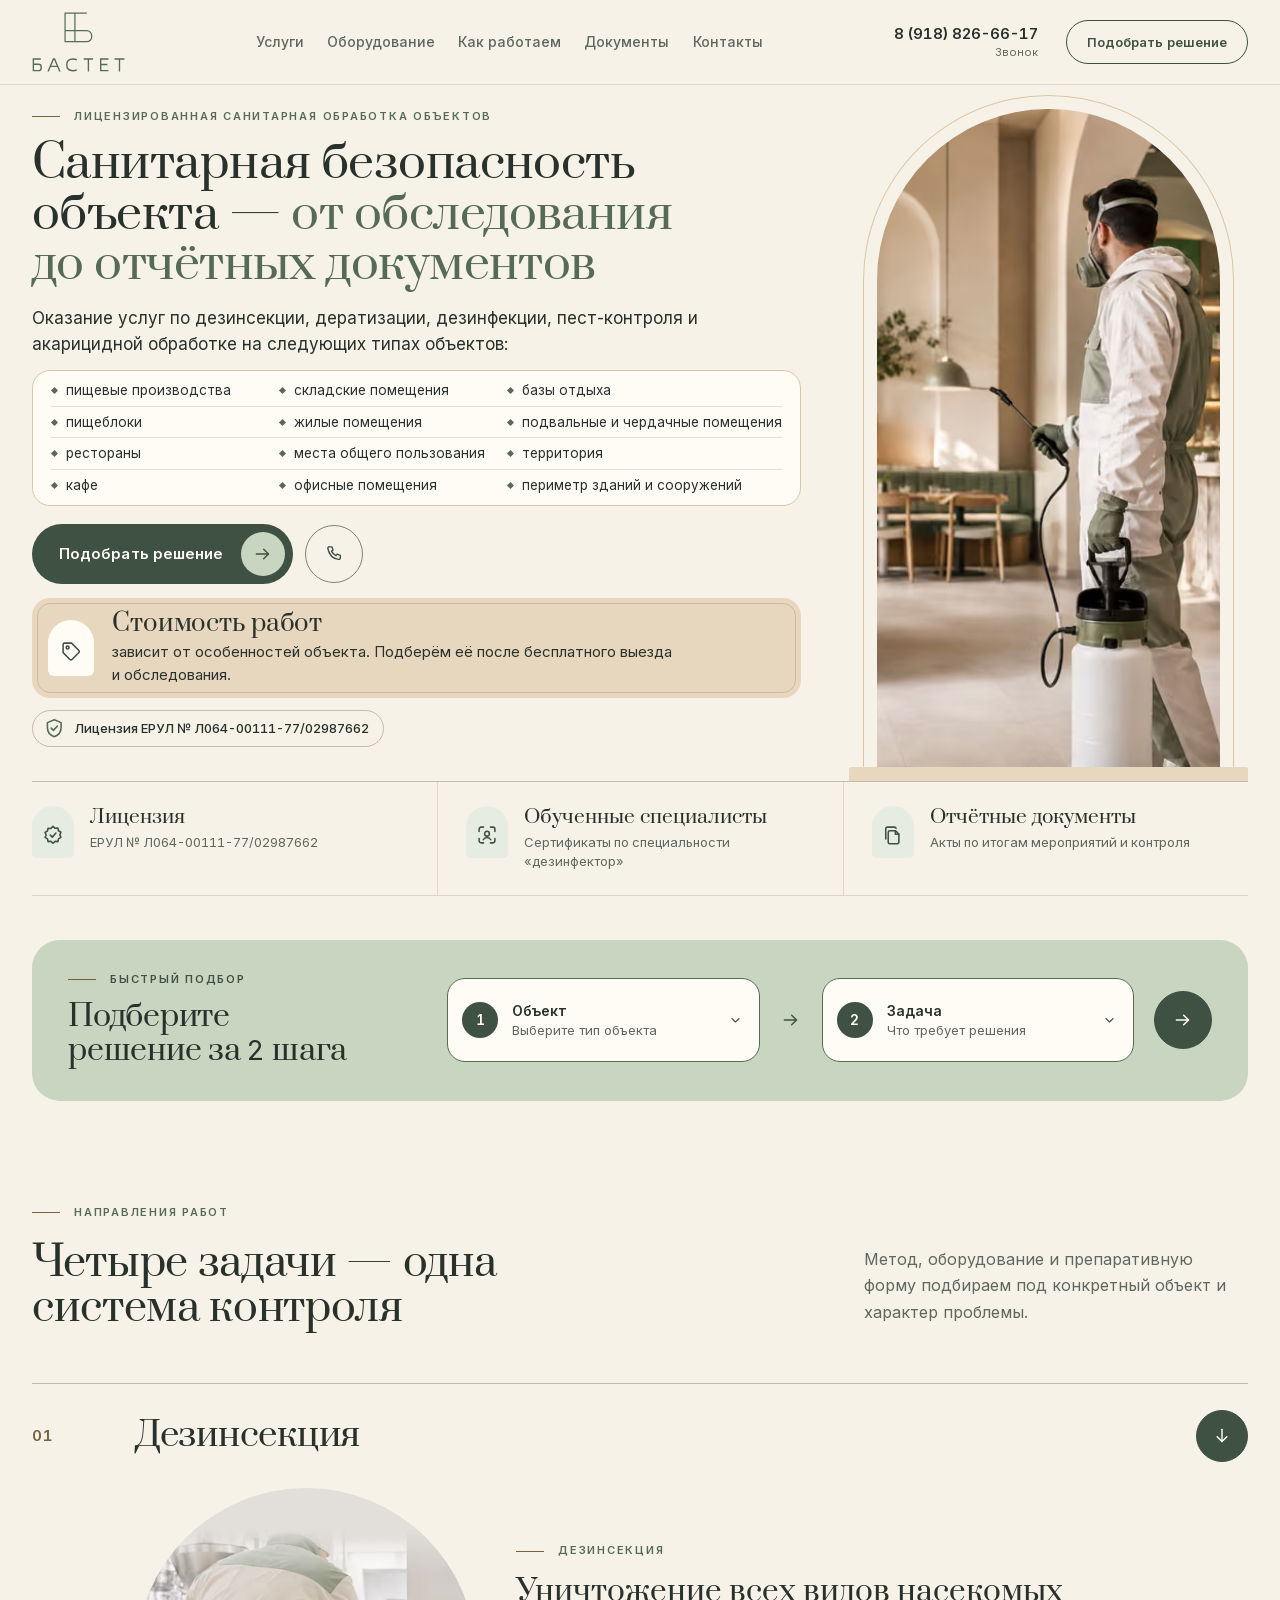
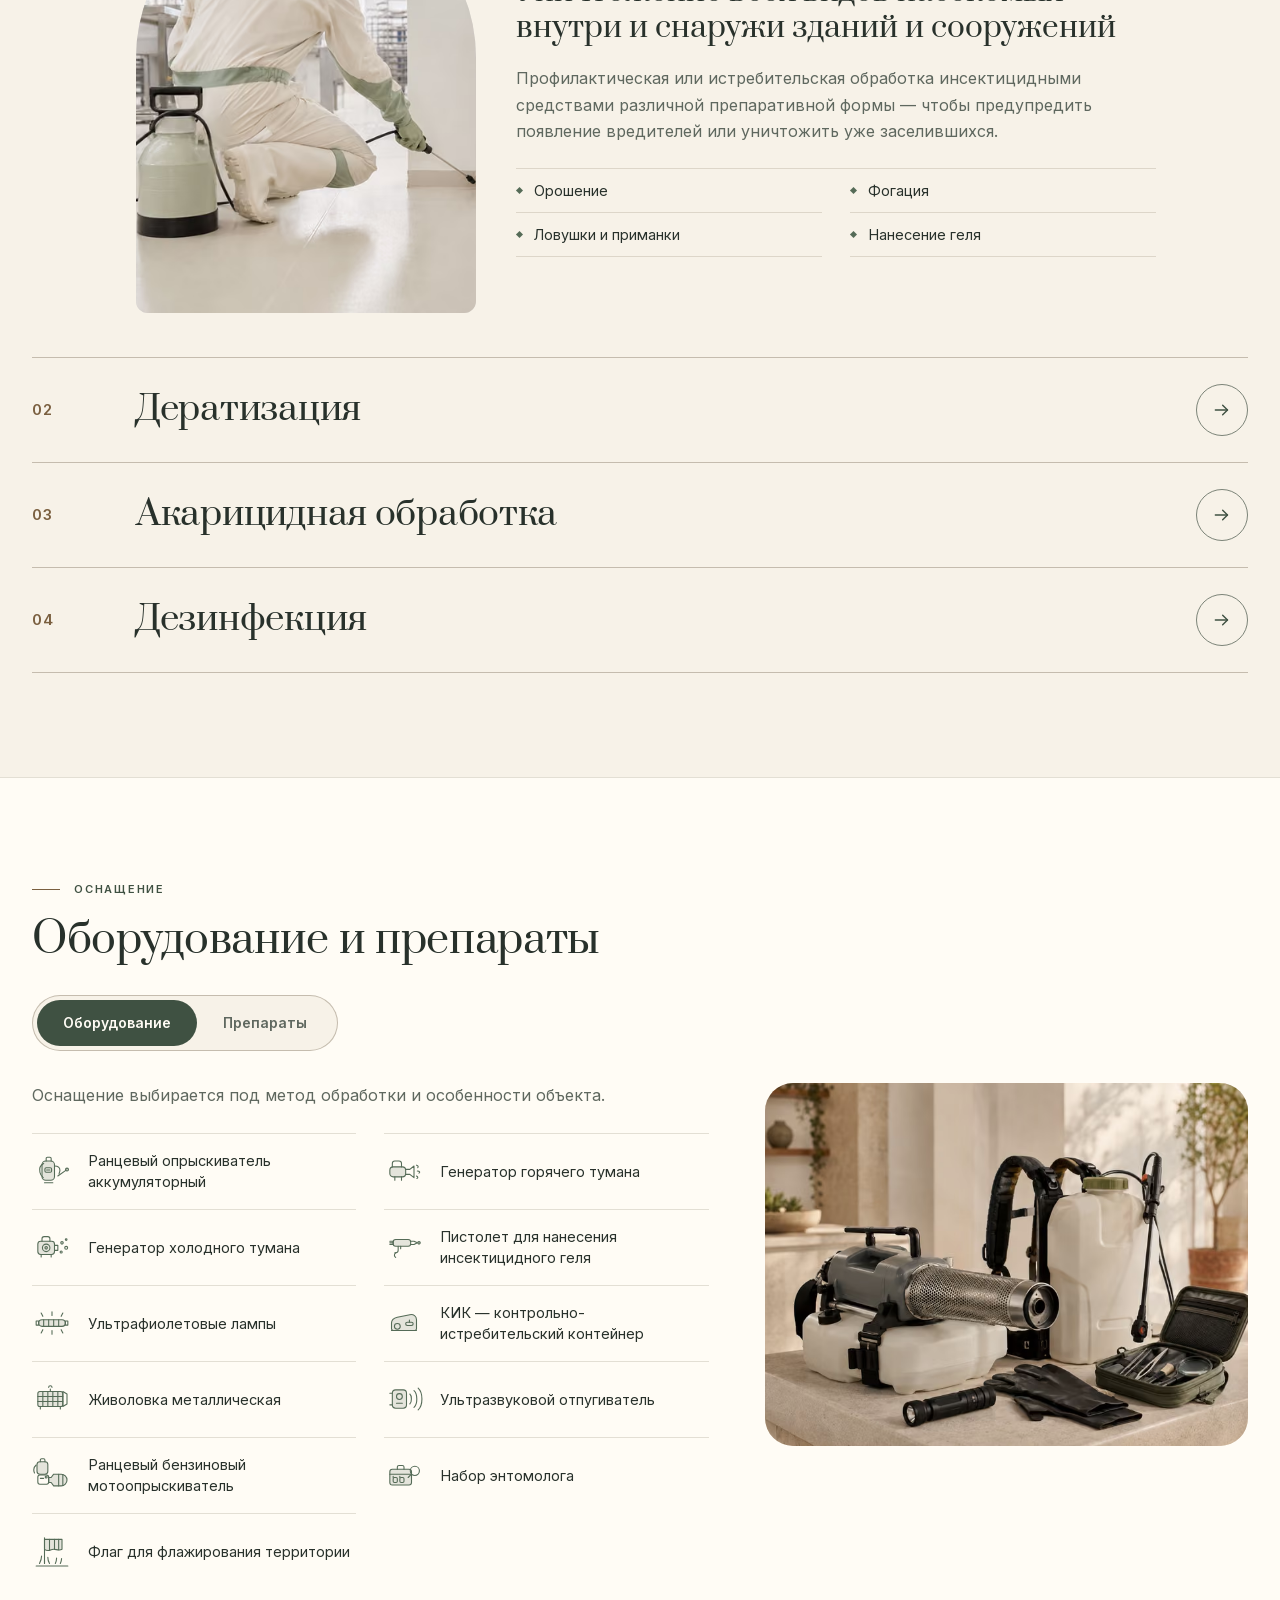
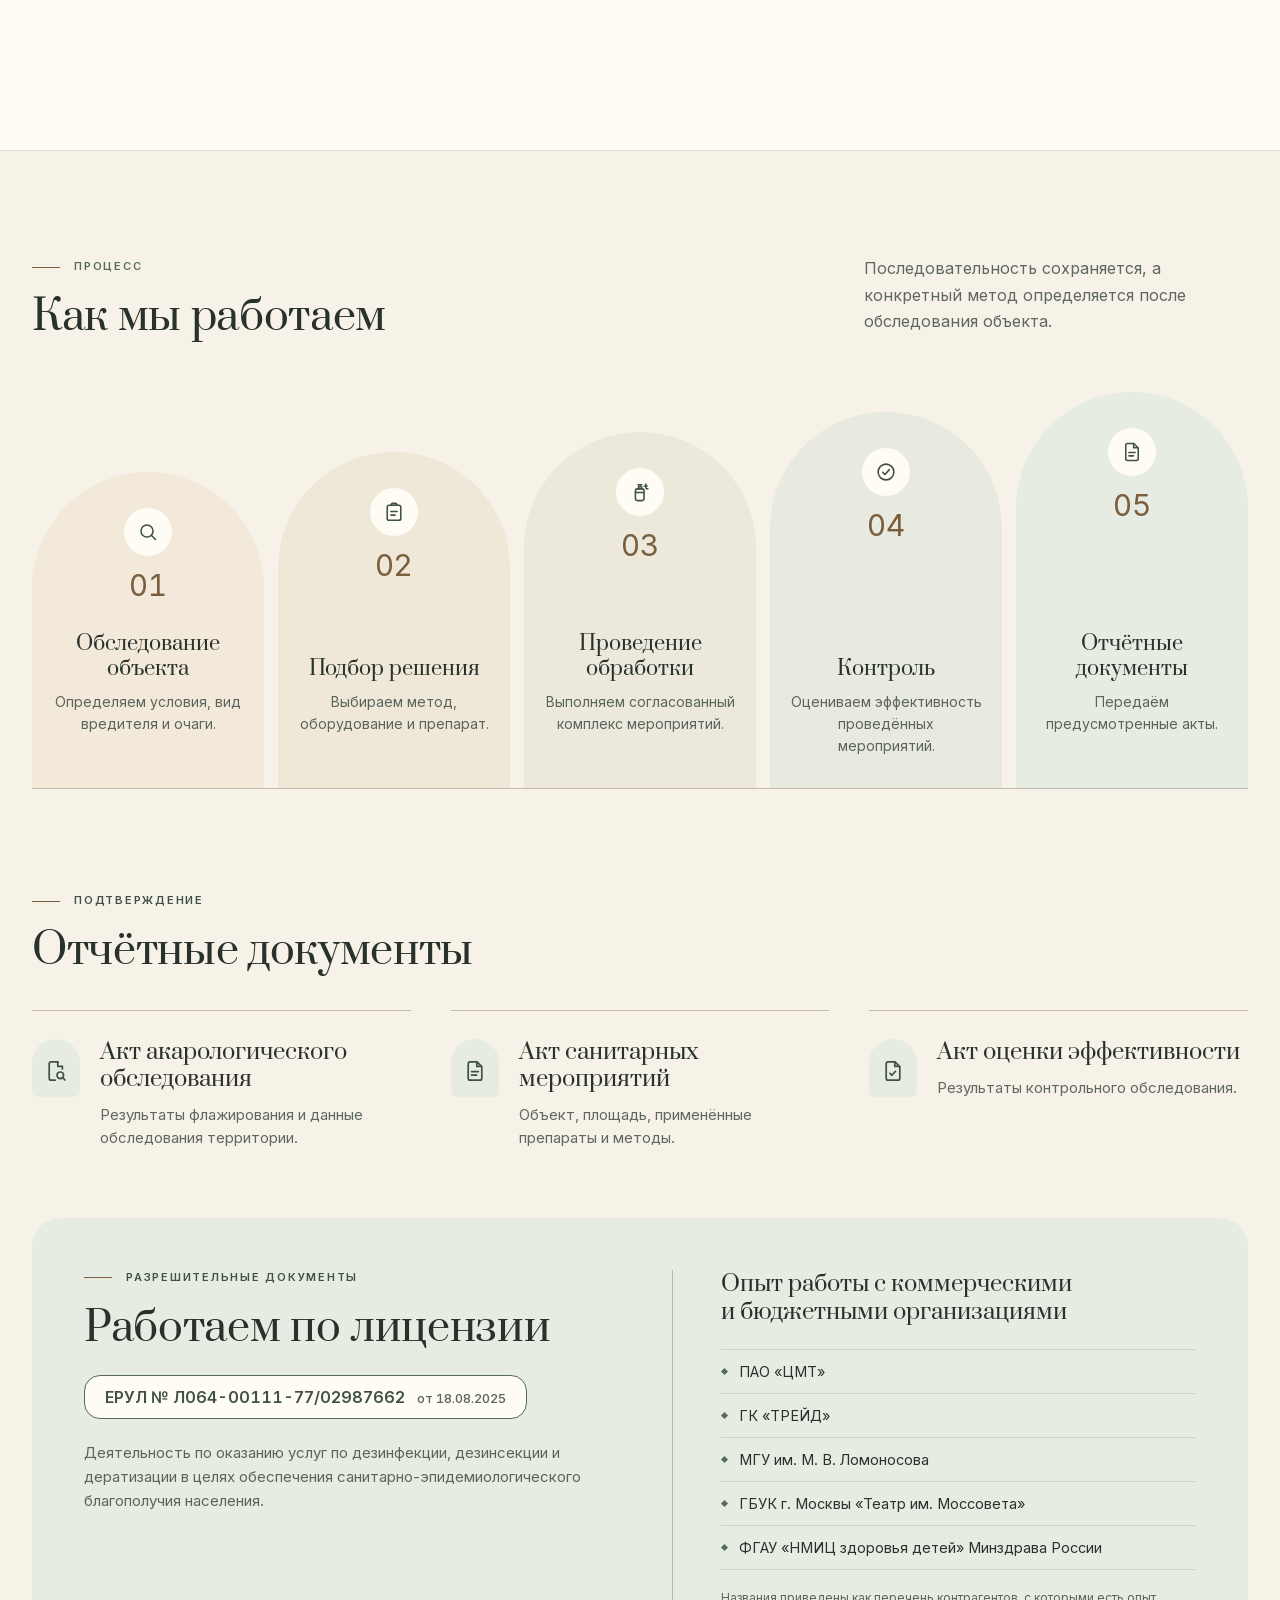
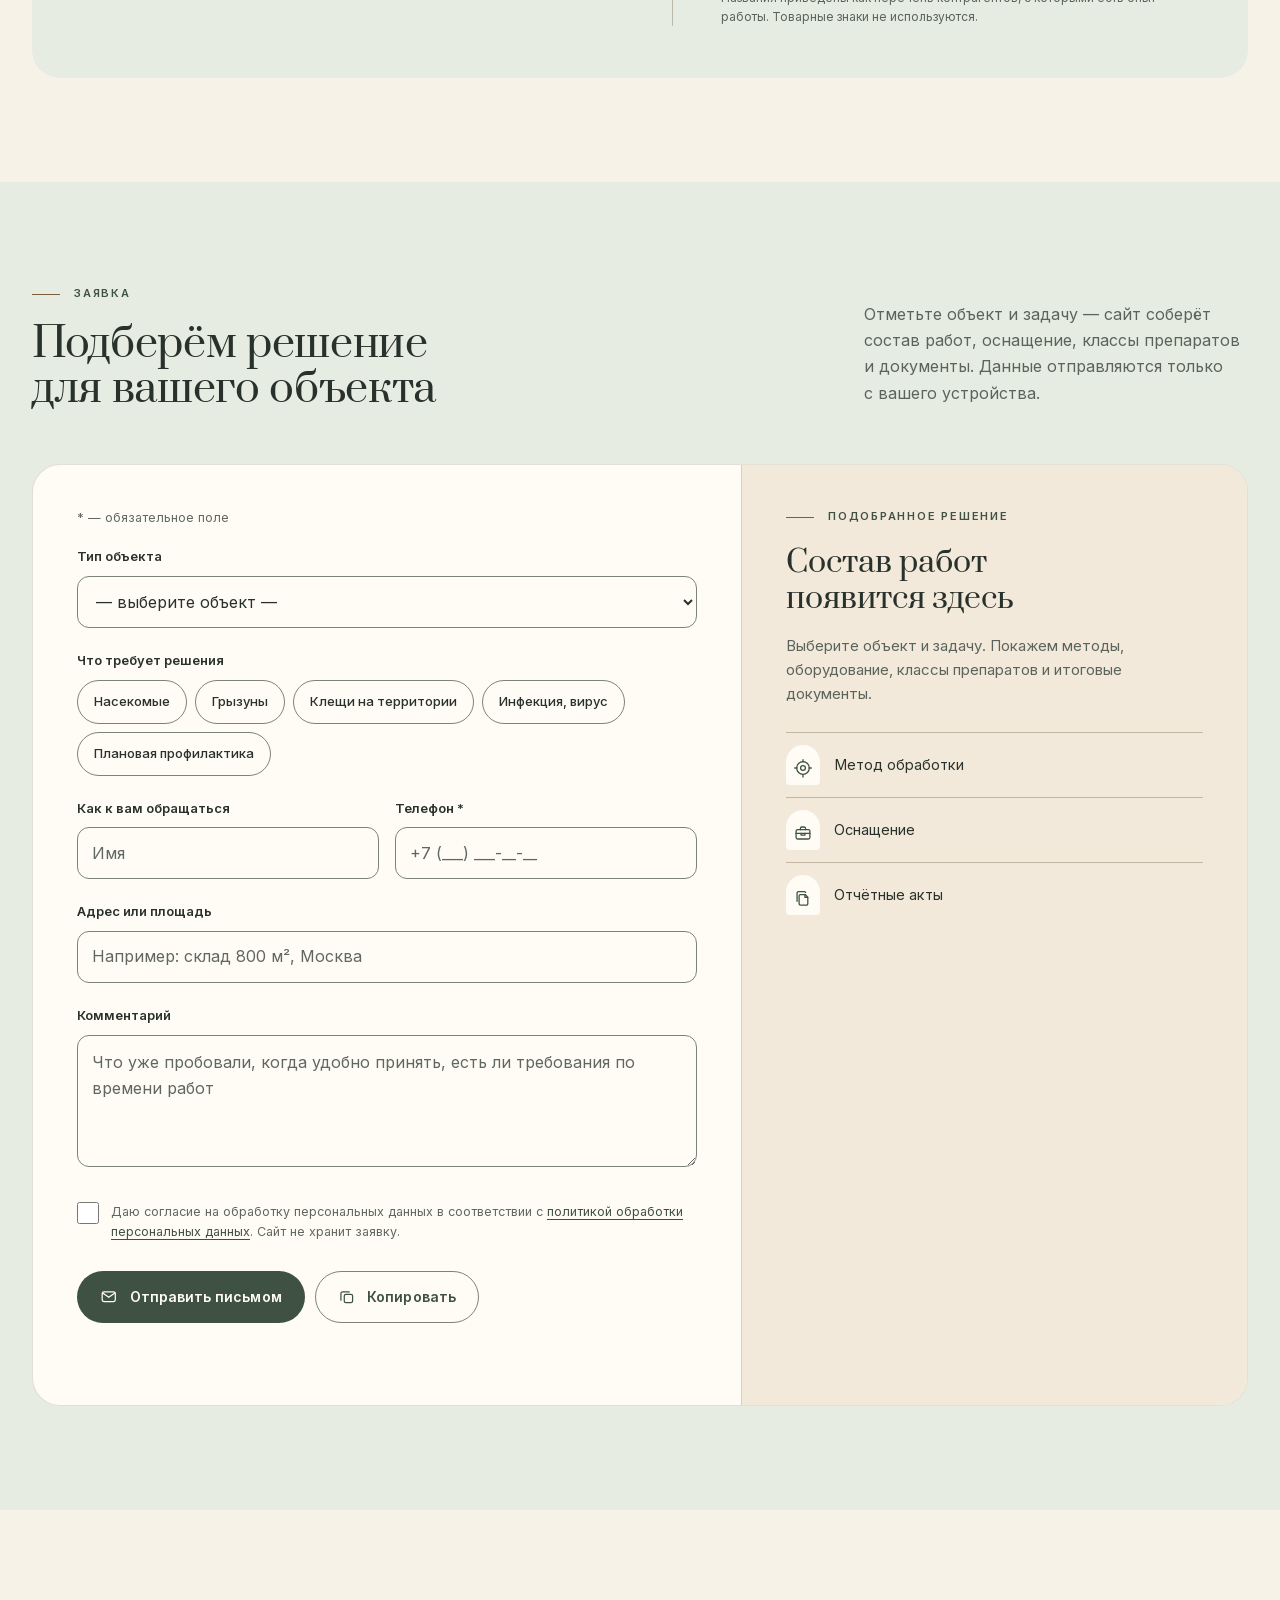
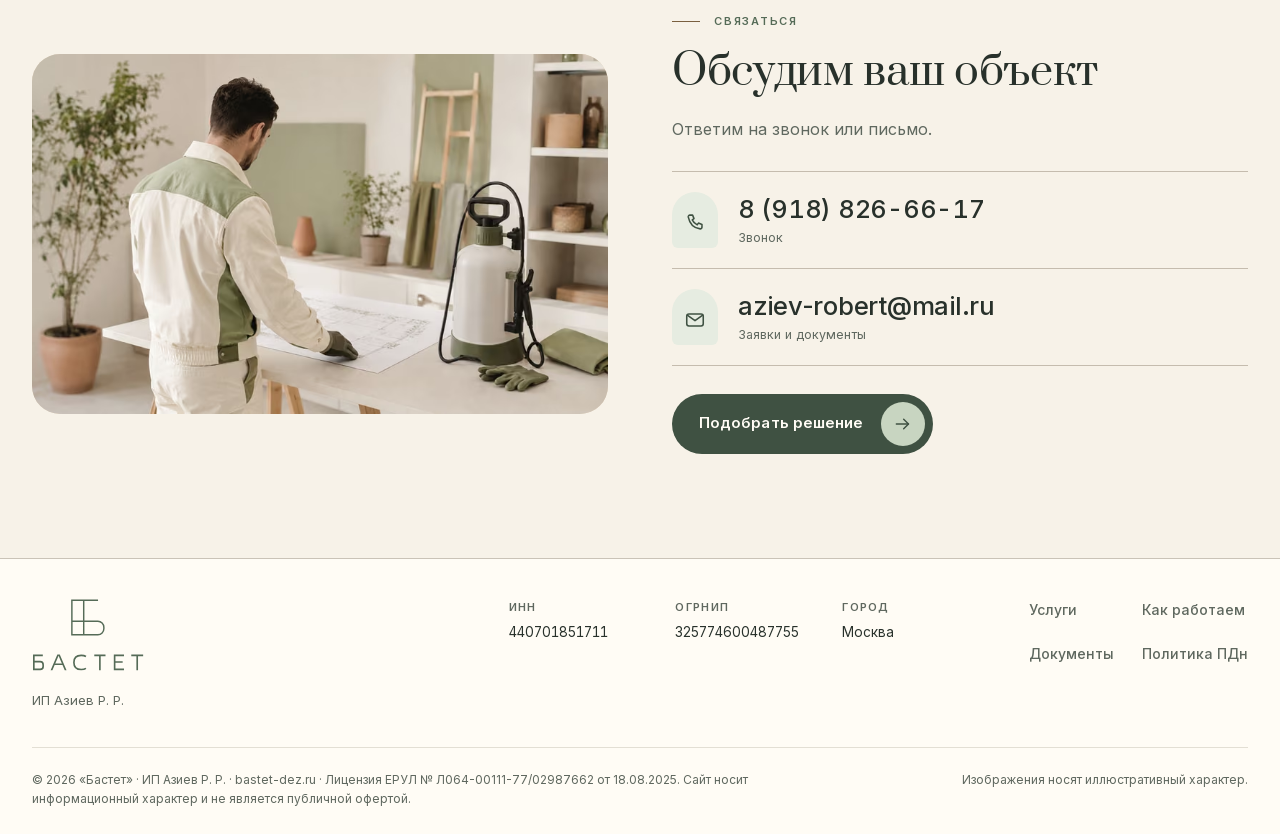
==== commit e0b4623b: "Правки заказчика 26.09: логотип «Б», дезинфекция, контакты, без блока контроля - Логотип заказчика (" ====
--- a/index.html
+++ b/index.html
@@ -35,8 +35,8 @@
 <body>
 
 <svg class="icon-sprite" aria-hidden="true" focusable="false" xmlns="http://www.w3.org/2000/svg">
-  <!-- Знак «Бастет» — финальный, из brand/sprite-symbols.txt (генератор brand/build-marks.py). Силуэт = currentColor, глаз = CSS-переменная logo-eye. -->
-  <symbol id="logo-bastet" viewBox="0 0 64 64"><path fill="currentColor" d="M29.4 3.2 L33.4 9.5 L35.5 7.1 C36.1 8 36.6 9.1 36.9 10.25 C39.4 10.3 41.1 11.5 42.2 12.9 L45.5 17.1 Q46.05 17.95 45.45 18.6 L44.25 19.8 C43.45 20.6 42.55 21.25 41.35 21.6 C39.85 22.05 38.95 23.35 38.95 25.25 C38.95 28.9 41.55 30.7 41.35 35.3 L40.5 53 A2 2 0 0 0 44.5 53 L44.5 49.1 A2.5 2.5 0 0 1 49.5 49.1 L49.5 53 A7 7 0 0 1 42.5 60 L26.5 60 A11 11 0 0 1 16.7 43.99 L25.9 26 C26.9 24 28.75 22 28.75 19.6 C28.75 17.4 26.5 16 26.5 13.2 C26.6 10.4 28.2 6.4 29.4 3.2 Z"/><path fill="var(--logo-eye, #E8D7BF)" style="fill:var(--logo-eye, #E8D7BF)" d="M35.1 14.6 Q38.35 13.35 40.8 16 Q37.6 17.5 35.1 14.6 Z"/></symbol>
+  <!-- Логотип заказчика «Бастет»: монограмма над надписью (brand/build-logo.py). -->
+  <symbol id="logo-bastet" viewBox="21 37 169 109"><g fill="none" stroke="currentColor" stroke-linejoin="miter" stroke-miterlimit="10"><path stroke-width="2.2" d="M120.7 39H81.1V91H120.5A9 9 0 0 0 129.5 82V79.8A9 9 0 0 0 120.5 70.8H81.1M99 39V91"/><path stroke-width="2.5" d="M37.1 122.4H23.5V143.6H33.1A4.5 4.5 0 0 0 37.6 139.1V136.4A4.5 4.5 0 0 0 33.1 131.9H23.5 M54.18 135.8H67.72 M102.40 123.96C100.64 122.84 98.26 122.30 95.20 122.30C87.60 122.30 84.15 125.64 84.15 133.00C84.15 140.36 87.60 143.70 95.20 143.70C98.26 143.70 100.64 143.16 102.40 142.04 M115 122.4H132M123.5 122.4V145 M160 122.4H145.8V143.6H160M145.8 132.4H158 M171 122.4H189M180 122.4V145"/></g><path fill="currentColor" d="M48.92 145.00L59.12 121.00L62.78 121.00L72.98 145.00L70.27 145.00L60.95 123.08L51.63 145.00Z"/></symbol>
   <symbol id="i-arrow-right" viewBox="0 0 24 24" fill="none" stroke="currentColor" stroke-width="1.7" stroke-linecap="round" stroke-linejoin="round"><path d="M4 12h14.5"/><path d="M12.8 6.2 18.6 12l-5.8 5.8"/></symbol>
   <symbol id="i-caret-down" viewBox="0 0 24 24" fill="none" stroke="currentColor" stroke-width="1.7" stroke-linecap="round" stroke-linejoin="round"><path d="m6.2 9.6 5.8 5.6 5.8-5.6"/></symbol>
   <symbol id="i-check-circle" viewBox="0 0 24 24" fill="none" stroke="currentColor" stroke-width="1.7" stroke-linecap="round" stroke-linejoin="round"><circle cx="12" cy="12" r="8.6"/><path d="m8.4 12.2 2.5 2.5 4.7-5.3"/></symbol>
@@ -150,7 +150,7 @@
     <div class="container nav-shell">
       <a class="brand" href="#top" aria-label="Бастет — на главную">
         <svg class="brand-mark" aria-hidden="true" focusable="false"><use href="#logo-bastet"/></svg>
-        <span><b>Бастет</b><small>дезинсекция · дератизация</small></span>
+        <span class="visually-hidden">Бастет</span>
       </a>
       <nav class="desktop-nav" aria-label="Основное меню">
         <a href="#services">Услуги</a>
@@ -277,7 +277,6 @@
             <i class="ic" aria-hidden="true"><svg aria-hidden="true" focusable="false"><use href="#i-caret-down"/></svg></i>
           </label>
           <button class="round-link round-link-dark" id="quickGo" type="button" aria-label="Показать подобранное решение"><span class="quick-go-label" aria-hidden="true">Показать подобранное решение</span><i class="ic" aria-hidden="true"><svg aria-hidden="true" focusable="false"><use href="#i-arrow-right"/></svg></i></button>
-          <svg class="quick-mark" aria-hidden="true" focusable="false"><use href="#logo-bastet"/></svg>
           <p class="quick-error" id="quickError" role="status" aria-live="polite"></p>
         </div>
       </div>
@@ -351,7 +350,7 @@
               <p class="panel-kicker">Дезинфекция</p>
               <h4>Уничтожение или предотвращение распространения инфекций</h4>
               <p>Профилактическая или заключительная дезинфекция методом орошения рабочего раствора в закрытом помещении или местах общего пользования. Вид препарата, концентрацию и время экспозиции подбираем по виду инфекции и степени её распространения.</p>
-              <ul><li>Профилактическая</li><li>Заключительная</li><li>Орошение рабочим раствором</li><li>Расчёт концентрации и экспозиции</li></ul>
+              <ul><li>Профилактическая (точечное орошение в местах риска заражения)</li><li>Заключительная (орошение генератором холодного тумана в закрытом пространстве)</li></ul>
             </div>
           </article>
         </div>
@@ -418,21 +417,6 @@
       </div>
     </section>
 
-    <section class="section control-section" aria-labelledby="control-title">
-      <div class="container control-grid reveal">
-        <div>
-          <p class="section-label">Акарицидная обработка</p>
-          <h2 id="control-title">Контроль эффективности после обработки</h2>
-          <p>Флажирование показывает реальную заселённость территории: клещи цепляются за светлую ткань, протаскиваемую по траве.</p>
-        </div>
-        <ol class="control-timeline">
-          <li><b>День 0</b><strong>Обследование и&nbsp;обработка</strong><span>Оценка территории и проведение мероприятий.</span></li>
-          <li><b>3–5 день</b><strong>Первый контроль</strong><span>Повторное обследование методом флажирования.</span></li>
-          <li><b>15 день</b><strong>Повторный контроль</strong><span>Результат фиксируется в акте оценки эффективности.</span></li>
-        </ol>
-      </div>
-    </section>
-
     <section class="section documents-section" id="documents" aria-labelledby="documents-title">
       <div class="container">
         <div class="documents-panel reveal">
@@ -523,11 +507,10 @@
 
     <section class="section contact-section" id="contacts" aria-labelledby="contacts-title">
       <picture class="contact-photo">
-        <source type="image/avif" srcset="assets/images/contact-800.avif 800w, assets/images/contact.avif 1600w" sizes="(min-width: 1384px) 1320px, (max-width: 767px) 384px, calc(100vw - 64px)">
-        <source type="image/webp" srcset="assets/images/contact-800.webp 800w, assets/images/contact.webp 1600w" sizes="(min-width: 1384px) 1320px, (max-width: 767px) 384px, calc(100vw - 64px)">
-        <img src="assets/images/contact.jpg" srcset="assets/images/contact-800.jpg 800w, assets/images/contact.jpg 1600w" sizes="(min-width: 1384px) 1320px, (max-width: 767px) 384px, calc(100vw - 64px)" alt="Специалист готовит план обработки объекта" width="1600" height="1000" loading="lazy" decoding="async">
+        <source type="image/avif" srcset="assets/images/contact-800.avif 800w, assets/images/contact.avif 1600w" sizes="(min-width: 1384px) 628px, (min-width: 1024px) calc(50vw - 64px), (min-width: 768px) calc(100vw - 64px), calc(100vw - 32px)">
+        <source type="image/webp" srcset="assets/images/contact-800.webp 800w, assets/images/contact.webp 1600w" sizes="(min-width: 1384px) 628px, (min-width: 1024px) calc(50vw - 64px), (min-width: 768px) calc(100vw - 64px), calc(100vw - 32px)">
+        <img src="assets/images/contact.jpg" srcset="assets/images/contact-800.jpg 800w, assets/images/contact.jpg 1600w" sizes="(min-width: 1384px) 628px, (min-width: 1024px) calc(50vw - 64px), (min-width: 768px) calc(100vw - 64px), calc(100vw - 32px)" alt="Специалист готовит план обработки объекта" width="1600" height="1000" loading="lazy" decoding="async">
       </picture>
-      <div class="contact-shade" aria-hidden="true"></div>
       <div class="container contact-inner reveal">
         <div><p class="section-label">Связаться</p><h2 id="contacts-title">Обсудим ваш объект</h2><p>Ответим на звонок или письмо.</p></div>
         <div class="contact-links">
@@ -542,7 +525,7 @@
   <footer class="site-footer">
     <div class="container footer-main">
       <div class="footer-id">
-        <a class="brand footer-brand" href="#top" aria-label="Бастет — на главную"><svg class="brand-mark" aria-hidden="true" focusable="false"><use href="#logo-bastet"/></svg><span><b>Бастет</b><small>дезинсекция · дератизация</small></span></a>
+        <a class="brand footer-brand" href="#top" aria-label="Бастет — на главную"><svg class="brand-mark" aria-hidden="true" focusable="false"><use href="#logo-bastet"/></svg><span class="visually-hidden">Бастет</span></a>
         <p class="footer-owner">ИП Азиев Р. Р.</p>
       </div>
       <dl class="requisites">
@@ -581,7 +564,7 @@
     { "@type": "Offer", "itemOffered": { "@type": "Service", "name": "Дезинсекция", "description": "Уничтожение всех видов насекомых внутри и снаружи зданий и сооружений: орошение, фогация, ловушки и приманки, нанесение геля." } },
     { "@type": "Offer", "itemOffered": { "@type": "Service", "name": "Дератизация, пест-контроль", "description": "Уничтожение всех видов грызунов на территории, внутри и по периметру зданий: раскладка приманки, клеевые пластины и мышеловки, запенивание дыр, закладка приманки в норы." } },
     { "@type": "Offer", "itemOffered": { "@type": "Service", "name": "Акарицидная обработка", "description": "Уничтожение иксодовых клещей на территории с акарологическим обследованием методом флажирования и контролем эффективности на 3–5 и 15 день." } },
-    { "@type": "Offer", "itemOffered": { "@type": "Service", "name": "Дезинфекция", "description": "Профилактическая и заключительная дезинфекция методом орошения рабочего раствора; концентрация и экспозиция подбираются по виду инфекции." } }
+    { "@type": "Offer", "itemOffered": { "@type": "Service", "name": "Дезинфекция", "description": "Профилактическая дезинфекция — точечное орошение в местах риска заражения; заключительная — орошение генератором холодного тумана в закрытом пространстве." } }
   ]
 }
 </script>
--- a/css/styles.css
+++ b/css/styles.css
@@ -80,9 +80,9 @@
 .section-label::before, .eyebrow::before, .panel-kicker::before { flex: 0 0 28px; height: 1px; background: var(--ochre-ink); content: ""; }
 .section-label-dark { color: var(--sage-dark); }
 /* На тонированных панелях рубрики темнее: контраст ≥7:1 вместо 4.8. */
-.request-section .section-label, .license-panel .section-label, .control-grid .section-label, .picker-result .panel-kicker { color: var(--sage-dark); }
+.request-section .section-label, .license-panel .section-label, .picker-result .panel-kicker { color: var(--sage-dark); }
 .section-heading, .request-heading { display: grid; margin-bottom: 52px; grid-template-columns: minmax(0, 1.6fr) minmax(0, .8fr); gap: 64px; align-items: end; }
-.section-heading h2, .request-heading h2, .system-copy > h2, .documents-panel h2, .license-copy h2, .control-grid h2, .contact-inner h2 { font-size: clamp(34px, 3.2vw, 46px); line-height: 1.1; }
+.section-heading h2, .request-heading h2, .system-copy > h2, .documents-panel h2, .license-copy h2, .contact-inner h2 { font-size: clamp(34px, 3.2vw, 46px); line-height: 1.1; }
 .section-heading > p, .request-heading > p { max-width: 400px; margin: 0 0 6px; color: var(--muted); line-height: 1.65; }
 
 /* --- Кнопки: одна тёмная таблетка на экран, остальное — контур ----------- */
@@ -103,18 +103,15 @@
 .round-link-dark { border-color: var(--sage-dark); background: var(--sage-dark); color: var(--milk); }
 .round-link-dark:hover { border-color: var(--ink); background: var(--ink); }
 
-/* --- Шапка: знак + «Бастет» (Prata) + дескриптор ------------------------- */
+/* --- Шапка: логотип заказчика — монограмма «Б» над надписью «БАСТЕТ» ------ */
 .site-header { position: sticky; z-index: 100; top: 0; border-bottom: 1px solid var(--line); background: var(--ivory); transition: background-color var(--fast), border-color var(--fast); }
 .site-header.scrolled { background: var(--milk); border-bottom-color: var(--line-strong); }
 .nav-shell { display: grid; min-height: 84px; grid-template-columns: auto minmax(0, 1fr) auto auto; align-items: center; gap: 28px; }
-.brand { display: inline-flex; min-width: 0; justify-self: start; align-items: center; gap: 10px; color: var(--ink); }
-/* Финальный знак (brand/sprite-symbols.txt): в квадрате 64 силуэт занимает x 15,5–49,5, y 3,2–60.
-   Отрицательные поля ставят спину по краю контейнера и держат грудь ≈ .5em от «Б»;
-   основание знака стоит на базовой линии дескриптора (align-items: center + размеры ниже). */
-.brand-mark { flex: 0 0 auto; width: 46px; height: 46px; margin: 0 -11px 0 -11px; color: var(--sage-dark); }
-.brand span { display: flex; min-width: 0; flex-direction: column; }
-.brand b { font-family: var(--serif); font-size: 26px; font-weight: 400; line-height: 1.05; letter-spacing: .01em; }
-.brand small { margin-top: 5px; color: var(--sage-deep); font-size: 10.5px; font-weight: 600; letter-spacing: .15em; line-height: 1.2; text-transform: uppercase; white-space: nowrap; }
+.brand { display: inline-flex; min-width: 0; justify-self: start; align-items: center; color: var(--sage-deep); }
+/* Логотип (brand/build-logo.py, символ #logo-bastet, viewBox 169 × 109): зелёный --sage-deep,
+   как вторая строка заголовка. Ширина и высота — в пропорции символа 169 : 109. */
+.brand-mark { flex: 0 0 auto; width: 93px; height: 60px; color: var(--sage-deep); }
+.footer-brand .brand-mark { width: 112px; height: 72px; }
 .desktop-nav { display: flex; justify-content: center; gap: clamp(16px, 1.8vw, 30px); }
 .desktop-nav a, .footer-nav a { position: relative; display: inline-flex; min-height: 44px; align-items: center; color: var(--muted); font-size: 14px; font-weight: 500; white-space: nowrap; transition: color var(--fast); }
 .desktop-nav a::after { position: absolute; left: 0; right: 0; bottom: 9px; height: 1px; background: var(--ochre-ink); transform: scaleX(0); transform-origin: left; transition: transform var(--control) var(--ease); content: ""; }
@@ -197,7 +194,6 @@
 /* Единственная водяная кошка на странице — тот же символ, что и логотип, 5%.
    Встаёт сразу за заголовком: у h2 max-width 300px, поэтому left = отступ 36 + 300 — текст
    её не касается. На 1181–1279 места до первого поля нет — кошку не ставим (SYNTHESIS, п. 4). */
-.quick-mark { position: absolute; z-index: -1; left: 336px; bottom: 12px; width: 128px; height: 128px; color: var(--sage-dark); opacity: .05; pointer-events: none; --logo-eye: currentColor; }
 .quick-field { position: relative; display: grid; min-width: 0; min-height: 84px; padding: 14px 42px 14px 14px; border: 1px solid var(--sage-deep); border-radius: var(--radius-md); grid-template-columns: 36px minmax(0, 1fr); align-items: center; gap: 14px; background: var(--milk); cursor: pointer; transition: border-color var(--fast), background-color var(--fast); }
 .quick-field:hover { border-color: var(--sage-dark); background: var(--white); }
 .quick-field:focus-within { outline: 3px solid var(--sage-dark); outline-offset: 3px; }
@@ -230,6 +226,8 @@
 .service-card-detail h4 { max-width: 640px; font-family: var(--serif); font-size: clamp(24px, 2.3vw, 32px); font-weight: 400; line-height: 1.22; }
 .service-card-detail > p:not(.panel-kicker) { max-width: 640px; margin: 18px 0 0; color: var(--muted); line-height: 1.65; }
 .service-card-detail ul { display: grid; max-width: 640px; padding: 0; margin: 24px 0 0; grid-template-columns: repeat(2, minmax(0, 1fr)); column-gap: 28px; border-top: 1px solid var(--line); list-style: none; }
+/* У дезинфекции две длинные приписки — по одной в строку, без переноса в узкой колонке. */
+.service-card[data-service="disinfection"] .service-card-detail ul { max-width: 720px; grid-template-columns: 1fr; }
 .service-card-detail li { position: relative; padding: 11px 0 11px 18px; border-bottom: 1px solid var(--line); color: var(--ink); font-size: 14.5px; line-height: 1.45; }
 .service-card-detail li::before, .compact-list li::before, .clients-copy li::before, .legal-content li::before { position: absolute; left: 1px; top: 19px; width: 5px; height: 5px; background: var(--sage-deep); transform: rotate(45deg); content: ""; }
 /* «Дезинсекция» (раскрыта по умолчанию): в мастере 1200×900 шапочка стоит у самого верхнего
@@ -282,18 +280,6 @@
 .process-list h3 { display: flex; min-height: 2.5em; margin-top: auto; align-items: flex-end; justify-content: center; font-family: var(--serif); font-size: 20px; font-weight: 400; line-height: 1.25; }
 .process-list p { min-height: calc(2 * 1.55em); max-width: 220px; margin: 10px 0 0; color: var(--muted-deep); font-size: 14px; line-height: 1.55; }
 
-/* --- Контроль эффективности: песочная панель, дни — Inter tabular -------- */
-.control-section { padding-top: 0; }
-.control-grid { display: grid; padding: 52px; border-radius: var(--radius-lg); grid-template-columns: minmax(0, 1fr) minmax(0, 1fr); gap: 64px; align-items: start; background: var(--sand-soft); }
-.control-grid h2 { font-size: clamp(32px, 3.2vw, 46px); }
-.control-grid > div > p:last-child { margin: 22px 0 0; color: var(--muted-deep); }
-.control-timeline { padding: 0; margin: 0; list-style: none; }
-.control-timeline li { display: grid; grid-template-columns: 112px minmax(0, 1fr); gap: 6px 24px; padding: 22px 0; border-top: 1px solid var(--line-strong); }
-.control-timeline li:first-child { padding-top: 0; border-top: 0; }
-.control-timeline li:last-child { padding-bottom: 0; }
-.control-timeline b { display: inline-flex; grid-column: 1; grid-row: 1 / span 2; min-height: 30px; padding: 3px 12px; align-self: start; justify-self: start; align-items: center; border: 1px solid var(--sand-line); border-radius: 999px; background: var(--milk); color: var(--ochre-ink); font-size: 13px; font-weight: 600; line-height: 1.3; white-space: nowrap; font-variant-numeric: tabular-nums; }
-.control-timeline strong { grid-column: 2; font-family: var(--serif); font-size: 20px; font-weight: 400; line-height: 1.3; }
-.control-timeline span { grid-column: 2; color: var(--muted-deep); font-size: 14.5px; }
 
 /* --- Документы: арочные ниши и волосяные линии --------------------------- */
 /* У раздела нет верхнего отступа (он продолжает «Контроль»): после перехода по якорю
@@ -371,9 +357,9 @@
 
 /* --- Контакты: широкий кадр, затем открытые действия ---------------------- */
 .contact-section { display: grid; width: min(calc(100% - var(--gutter) * 2), var(--container)); padding-block: var(--section-space); margin-inline: auto; gap: 48px; }
-.contact-photo { width: 100%; height: 380px; overflow: hidden; border-radius: var(--radius-lg); background: var(--sand); }
-.contact-photo img { width: 100%; height: 100%; object-fit: cover; object-position: 50% 8%; }
-.contact-shade { display: none; }
+/* Кадр целиком, в родных пропорциях 16:10: специалист, план объекта на столе, опрыскиватель. */
+.contact-photo { width: 100%; aspect-ratio: 16 / 10; overflow: hidden; border-radius: var(--radius-lg); background: var(--sand); }
+.contact-photo img { width: 100%; height: 100%; object-fit: cover; object-position: center; }
 .contact-inner { display: grid; width: 100%; grid-template-columns: minmax(0, 1fr) minmax(0, 1fr); gap: 28px 64px; align-items: start; }
 .contact-inner > div:first-child { grid-column: 1; grid-row: 1; }
 .contact-inner > div:first-child > p:last-child { max-width: 420px; margin: 22px 0 0; color: var(--muted); }
@@ -387,6 +373,12 @@
 .contact-links b { font-size: clamp(19px, 2vw, 26px); font-weight: 500; line-height: 1.25; letter-spacing: -.01em; overflow-wrap: anywhere; }
 .contact-links a[href^="tel:"] b { font-variant-numeric: tabular-nums; }
 .contact-links small { margin-top: 4px; color: var(--muted); font-size: 12.5px; line-height: 1.4; }
+/* Десктоп: фото слева (специалист смотрит на текст), контакты справа одной колонкой. */
+@media (min-width: 1024px) {
+  .contact-section { grid-template-columns: minmax(0, 1fr) minmax(0, 1fr); gap: 64px; align-items: center; }
+  .contact-inner { grid-template-columns: minmax(0, 1fr); gap: 28px; }
+  .contact-inner > div:first-child, .contact-links, .contact-inner > .btn { grid-column: 1; grid-row: auto; }
+}
 
 /* --- Подвал -------------------------------------------------------------- */
 .site-footer { border-top: 1px solid var(--line-strong); background: var(--milk); }
@@ -494,10 +486,6 @@
   .process-list li:nth-child(3) { min-height: 356px; }
   .process-list li:nth-child(4) { min-height: 376px; }
   .process-list li:nth-child(5) { min-height: 396px; }
-  .quick-mark { bottom: 16px; width: 96px; height: 96px; }
-}
-@media (min-width: 1181px) and (max-width: 1279px) {
-  .quick-mark { display: none; }
 }
 
 @media (max-width: 1180px) {
@@ -524,7 +512,6 @@
   .quick-panel > div:first-child { grid-column: 1 / -1; display: flex; align-items: center; gap: 28px; }
   .quick-panel .section-label { margin: 0; }
   .quick-panel h2 { max-width: none; font-size: 28px; }
-  .quick-mark { left: auto; right: 36px; top: 8px; bottom: auto; width: 86px; height: 86px; }
   .section-heading, .request-heading { gap: 40px; }
   .service-card { grid-template-columns: 56px minmax(0, 300px) minmax(0, 1fr) 52px; column-gap: 32px; }
   .service-card-copy { grid-template-columns: 56px minmax(0, 1fr); column-gap: 32px; }
@@ -540,7 +527,7 @@
   .process-list li:nth-child(5) { min-height: 400px; }
   .process-list p { min-height: calc(4 * 1.55em); }
   .request-form, .picker-result { padding: 36px; }
-  .control-grid, .license-panel { padding: 40px; gap: 40px; }
+  .license-panel { padding: 40px; gap: 40px; }
   .clients-copy { padding-left: 40px; }
   .footer-main { grid-template-columns: minmax(0, 1fr) minmax(0, 1.4fr); }
   .footer-nav { grid-column: 1 / -1; grid-template-columns: repeat(4, max-content); margin-top: 0; }
@@ -569,6 +556,7 @@
 @media (min-width: 1024px) and (max-height: 820px) {
   :root { --anchor-offset: 73px; }
   .nav-shell { min-height: 72px; }
+  .site-header .brand-mark { width: 81px; height: 52px; }
   .hero { padding-top: 12px; }
   /* Арка стоит на цоколе и растёт вверх до верха строки; её контур выше арки на шаг —
      укорачиваем арку, чтобы вершина контура не уходила под линию шапки (зазор 10 px). */
@@ -613,7 +601,6 @@
   .hero-visual img { object-position: 76% 50%; }
   .quick-panel > div:first-child { display: block; }
   .quick-panel .section-label { margin-bottom: 10px; }
-  .quick-mark { top: 20px; width: 96px; height: 96px; }
   .proof-item { padding: 22px 18px; flex-direction: column; align-items: flex-start; gap: 12px; }
   .proof-item:first-child { padding-left: 0; }
   .proof-item b { font-size: 18px; }
@@ -642,7 +629,7 @@
   .process-list li > span { margin-bottom: 0; }
   .process-list h3 { display: block; min-height: 0; margin-top: 6px; font-size: 21px; }
   .process-list p { min-height: 0; max-width: none; margin-top: 6px; font-size: 15px; }
-  .control-grid, .license-panel { grid-template-columns: 1fr; gap: 32px; }
+  .license-panel { grid-template-columns: 1fr; gap: 32px; }
   .documents-panel { gap: 0 28px; }
   .documents-panel article { grid-template-columns: 1fr; gap: 18px; }
   .documents-panel h3 { font-size: 21px; }
@@ -652,7 +639,6 @@
   .picker-result { min-height: 360px; border-left: 0; border-top: 1px solid var(--line); }
   .picker-result.has-results { min-height: 0; }
   .picker-result h3 { max-width: 500px; }
-  .contact-photo { height: 320px; }
   .contact-inner { gap: 24px 40px; }
 }
 
@@ -662,9 +648,8 @@
   .nav-shell { min-height: 68px; grid-template-columns: minmax(0, 1fr) auto; gap: 12px; }
   .header-phone, .header-cta { display: none; }
   .brand { min-height: 44px; }
-  .brand-mark { position: relative; top: -1px; width: 40px; height: 40px; margin: 0 -10px 0 -10px; }
-  .brand b { font-size: 23px; }
-  .brand small { margin-top: 4px; font-size: 10.5px; letter-spacing: .1em; }
+  .brand-mark { width: 74px; height: 48px; }
+  .footer-brand .brand-mark { width: 99px; height: 64px; }
   .mobile-menu { left: var(--gutter); width: auto; padding-inline: 18px; }
   .no-js .nav-shell, .legal-page .nav-shell { grid-template-columns: 1fr; padding-block: 12px; gap: 4px; }
   .no-js .desktop-nav, .legal-page .desktop-nav { justify-content: flex-start; gap: 0 18px; }
@@ -712,9 +697,8 @@
   .quick-panel > .round-link { grid-column: 1 / -1; width: 100%; height: auto; min-height: 56px; padding: 8px 8px 8px 18px; justify-content: space-between; gap: 10px; border-radius: 999px; font-size: 14px; font-weight: 600; line-height: 1.25; text-align: left; }
   .quick-panel > .round-link .ic { width: 40px; height: 40px; padding: 10px; border-radius: 50%; background: var(--sage); color: var(--sage-dark); }
   .quick-go-label { display: inline; }
-  .quick-mark { right: 14px; top: 14px; width: 84px; height: 84px; }
   .section-heading, .request-heading { margin-bottom: 32px; gap: 16px; }
-  .section-heading h2, .request-heading h2, .system-copy > h2, .documents-panel h2, .license-copy h2, .control-grid h2, .contact-inner h2 { font-size: 33px; }
+  .section-heading h2, .request-heading h2, .system-copy > h2, .documents-panel h2, .license-copy h2, .contact-inner h2 { font-size: 33px; }
   .section-heading > p, .request-heading > p { font-size: 15px; }
   .service-card { grid-template-columns: minmax(0, 1fr) 46px; grid-template-areas: "title action" "media media" "detail detail"; column-gap: 12px; }
   .no-js .service-card { grid-template-areas: "title title" "media media" "detail detail"; }
@@ -744,12 +728,6 @@
   .process-list li > span b { font-size: 17px; }
   .process-list h3 { margin-top: 4px; font-size: 20px; }
   .process-list p { font-size: 14.5px; }
-  .control-grid { padding: 28px 20px; border-radius: var(--radius-md); gap: 28px; }
-  .control-timeline li { grid-template-columns: 1fr; gap: 8px; padding-block: 20px; }
-  .control-timeline b { grid-row: auto; }
-  .control-timeline strong, .control-timeline span { grid-column: 1; }
-  .control-timeline strong { font-size: 19px; }
-  .control-timeline span { font-size: 14px; }
   .documents-panel { grid-template-columns: 1fr; gap: 0; }
   .documents-panel > div { padding-bottom: 28px; }
   .documents-panel article { padding: 22px 0; grid-template-columns: 44px minmax(0, 1fr); gap: 16px; }
@@ -768,8 +746,7 @@
   .form-actions { display: grid; grid-template-columns: 1fr; }
   .picker-result h3 { font-size: 27px; }
   .contact-section { gap: 32px; }
-  .contact-photo { height: 240px; border-radius: var(--radius-md); }
-  .contact-photo img { object-position: 60% center; }
+  .contact-photo { border-radius: var(--radius-md); }
   .contact-inner { grid-template-columns: 1fr; gap: 28px; }
   .contact-inner > div:first-child, .contact-links, .contact-inner > .btn { grid-column: 1; grid-row: auto; }
   .contact-inner > .btn { justify-self: stretch; justify-content: space-between; }
@@ -799,18 +776,15 @@
   .object-list li::before { top: 8.5px; }
 }
 /* 360×800 (самый частый Android): H1 в четыре строки вместо шести, вводная фраза в три строки —
-   низ поля цены ≤ 800 px. Водяная кошка на панели подбора уходила под строку заголовка —
-   на узких экранах её нет (SYNTHESIS, п. 4: «если мешает — не ставить»). */
+   низ поля цены ≤ 800 px. */
 @media (max-width: 374px) {
   .hero h1 { font-size: 26px; }
   .hero-lead { font-size: 14px; }
-  .quick-mark { display: none; }
   /* Подсказка «Например: склад 800 м², Москва» целиком (кегль ввода остаётся 16 px). */
   .field input::placeholder, .field textarea::placeholder { font-size: 15px; }
 }
 
 @media (max-width: 359px) {
-  .brand small { letter-spacing: .08em; }
   .object-list li { font-size: 13px; }
   /* Подсказка поля «Адрес или площадь» целиком: поле чуть шире внутри, кегль подсказок
      13.5 px (кегль ввода остаётся 16 px — без автоувеличения в iOS). */
@@ -820,7 +794,7 @@
   .hero-actions .btn .ic { width: 40px; height: 40px; padding: 10px; }
   .license-line { font-size: 11px; letter-spacing: -.005em; }
   .quick-panel h2 { font-size: 24px; }
-  .section-heading h2, .request-heading h2, .system-copy > h2, .documents-panel h2, .license-copy h2, .control-grid h2, .contact-inner h2 { font-size: 29px; }
+  .section-heading h2, .request-heading h2, .system-copy > h2, .documents-panel h2, .license-copy h2, .contact-inner h2 { font-size: 29px; }
   .service-card-copy h3 { font-size: 22px; }
   .request-form, .picker-result { padding-inline: 16px; }
   .contact-links b { font-size: 18px; }
@@ -835,7 +809,7 @@
   .step-number { border: 1px solid CanvasText; }
   .service-card.is-open .service-more, .menu-button[aria-expanded="true"] { border: 2px solid Highlight; }
   .object-list li::before, .service-card-detail li::before, .compact-list li::before, .clients-copy li::before, .legal-content li::before { background: CanvasText; }
-  .price-note, .license-line, .license-number, .quick-field, .control-grid, .license-panel, .quick-panel { border: 1px solid CanvasText; }
+  .price-note, .license-line, .license-number, .quick-field, .license-panel, .quick-panel { border: 1px solid CanvasText; }
 }
 
 @media (prefers-reduced-motion: reduce) {
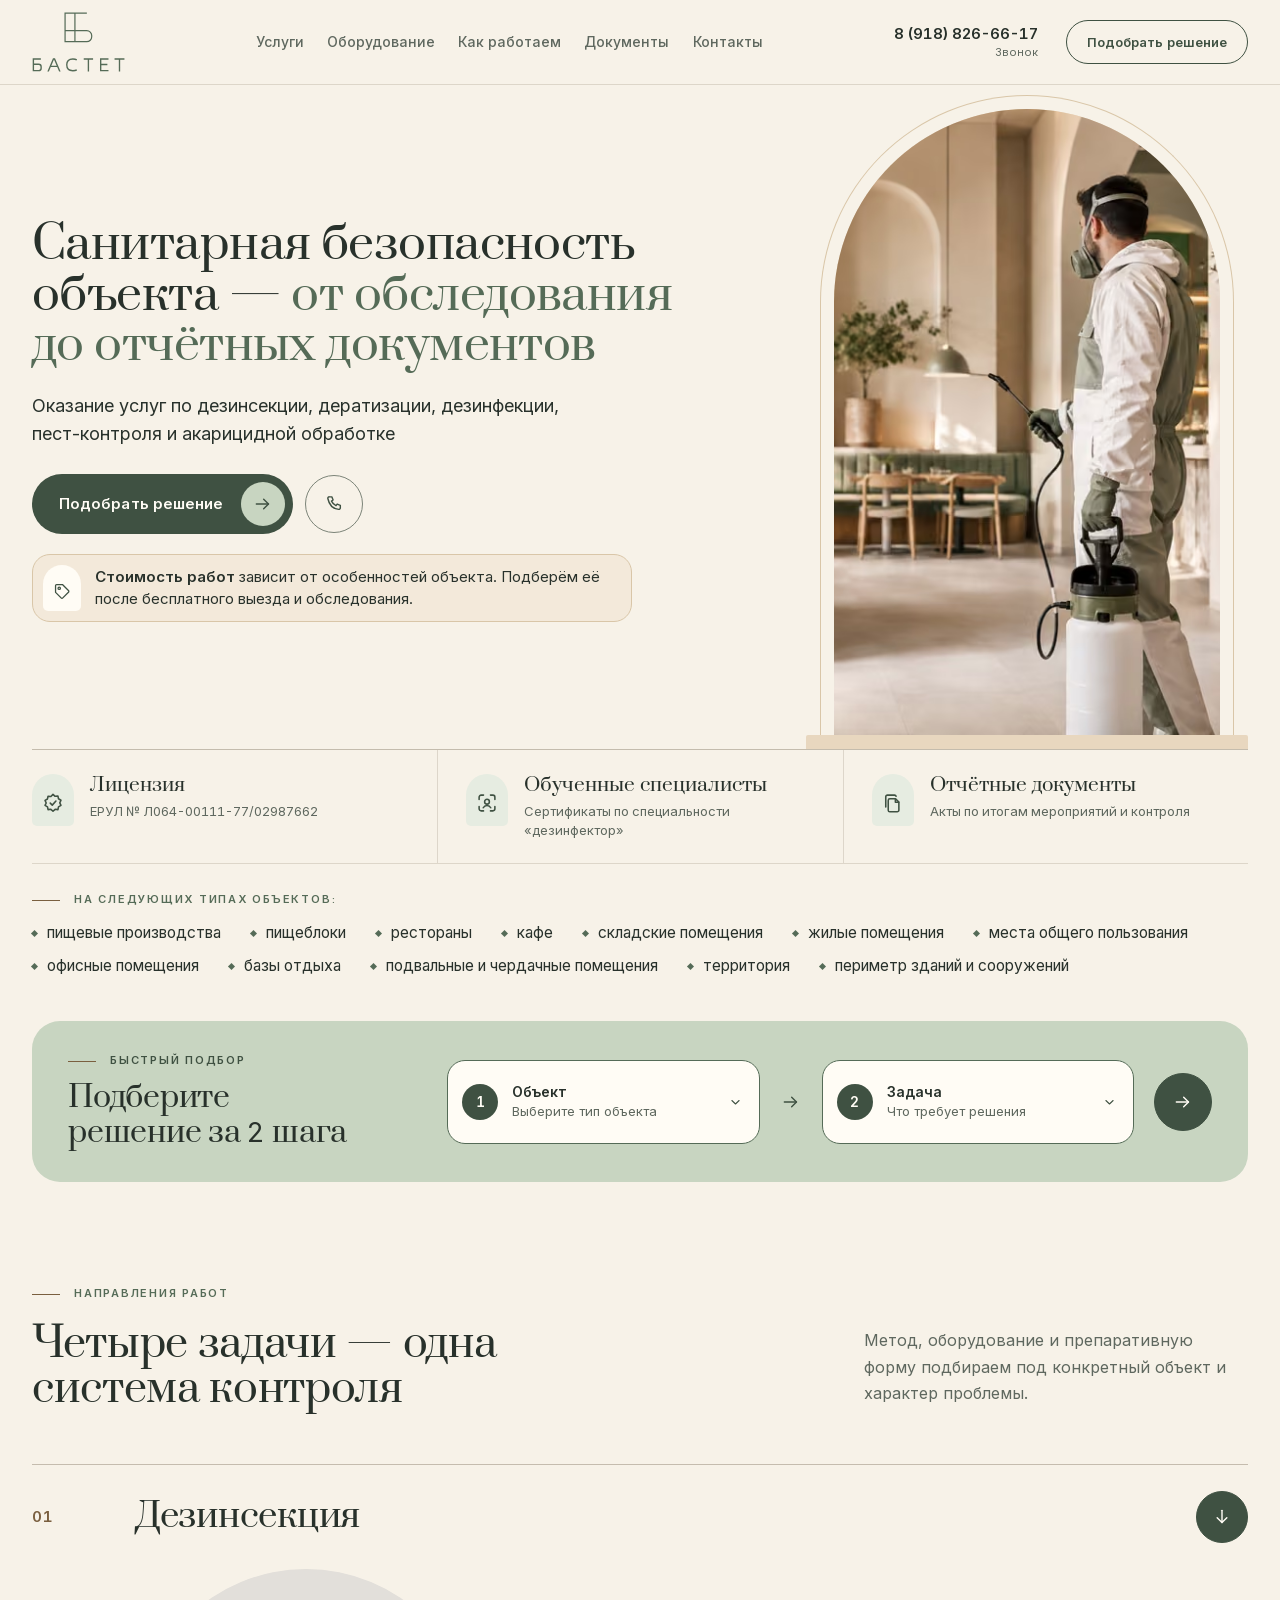
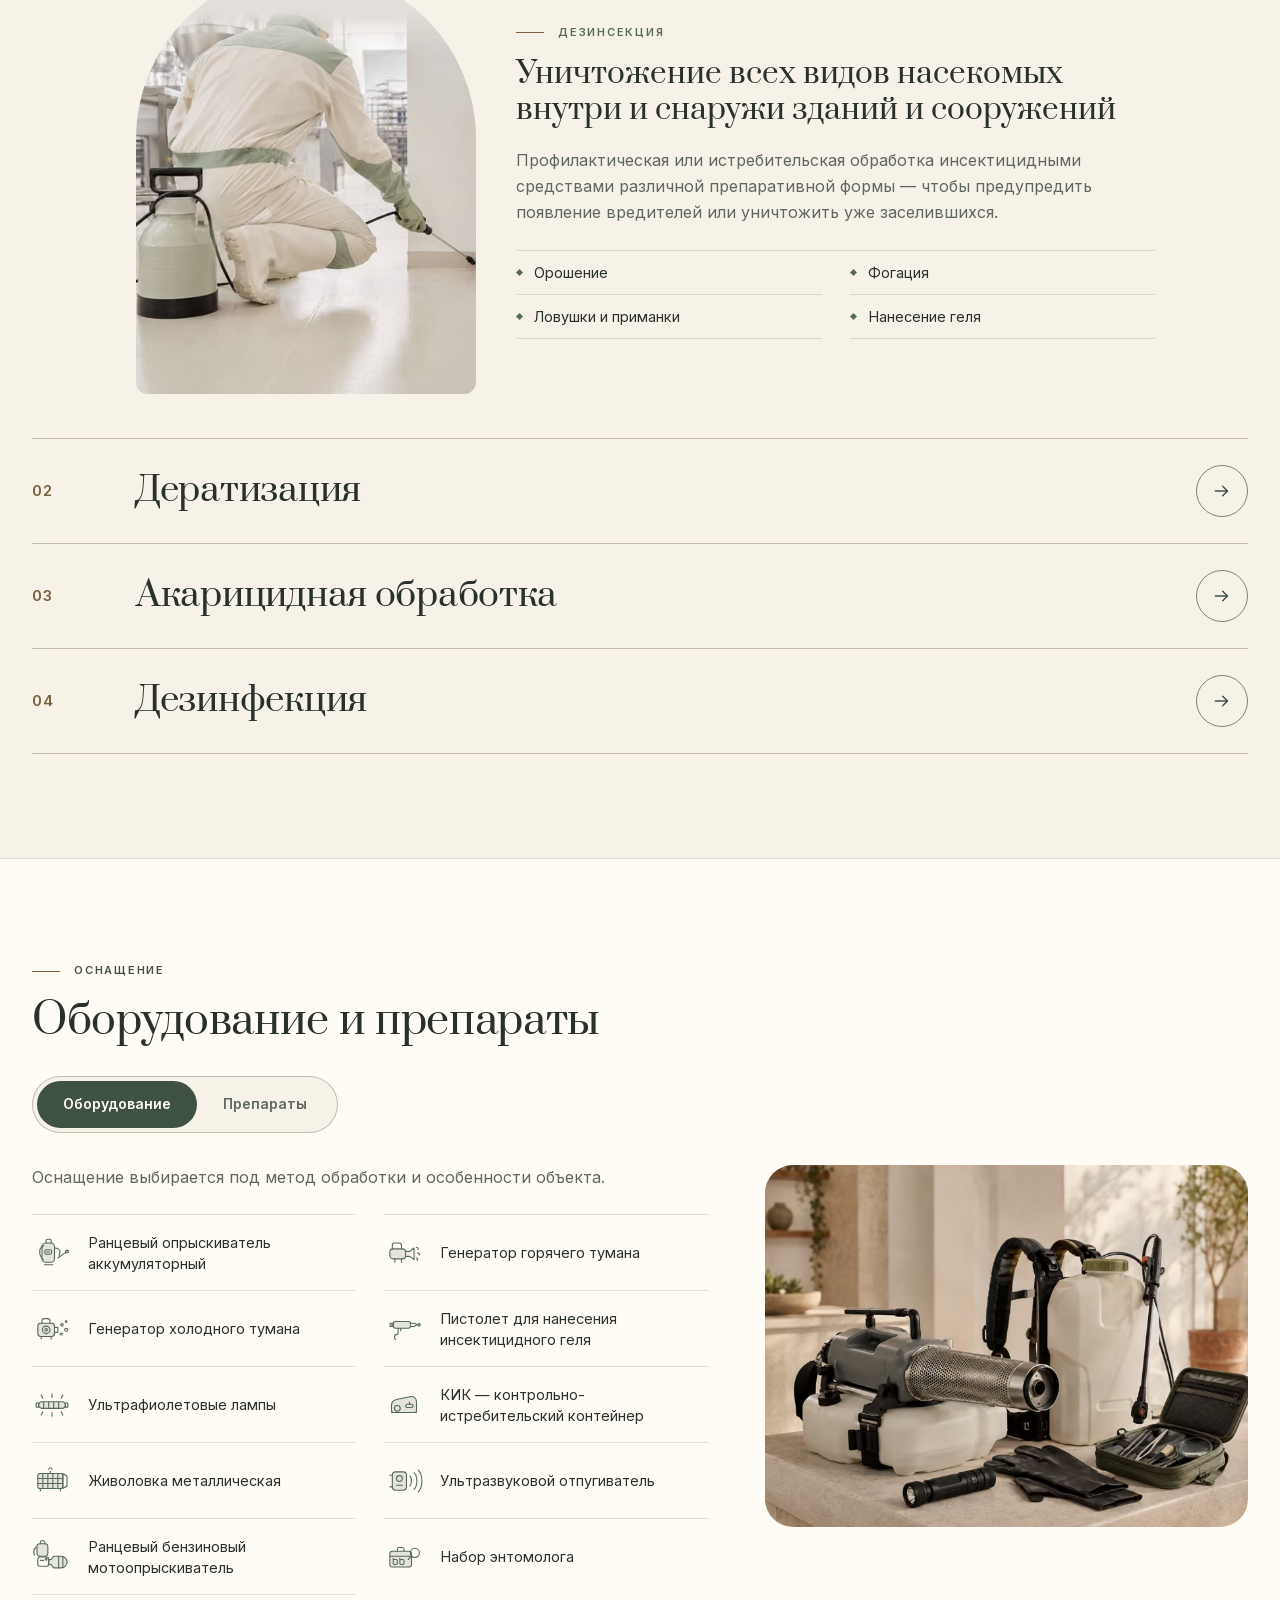
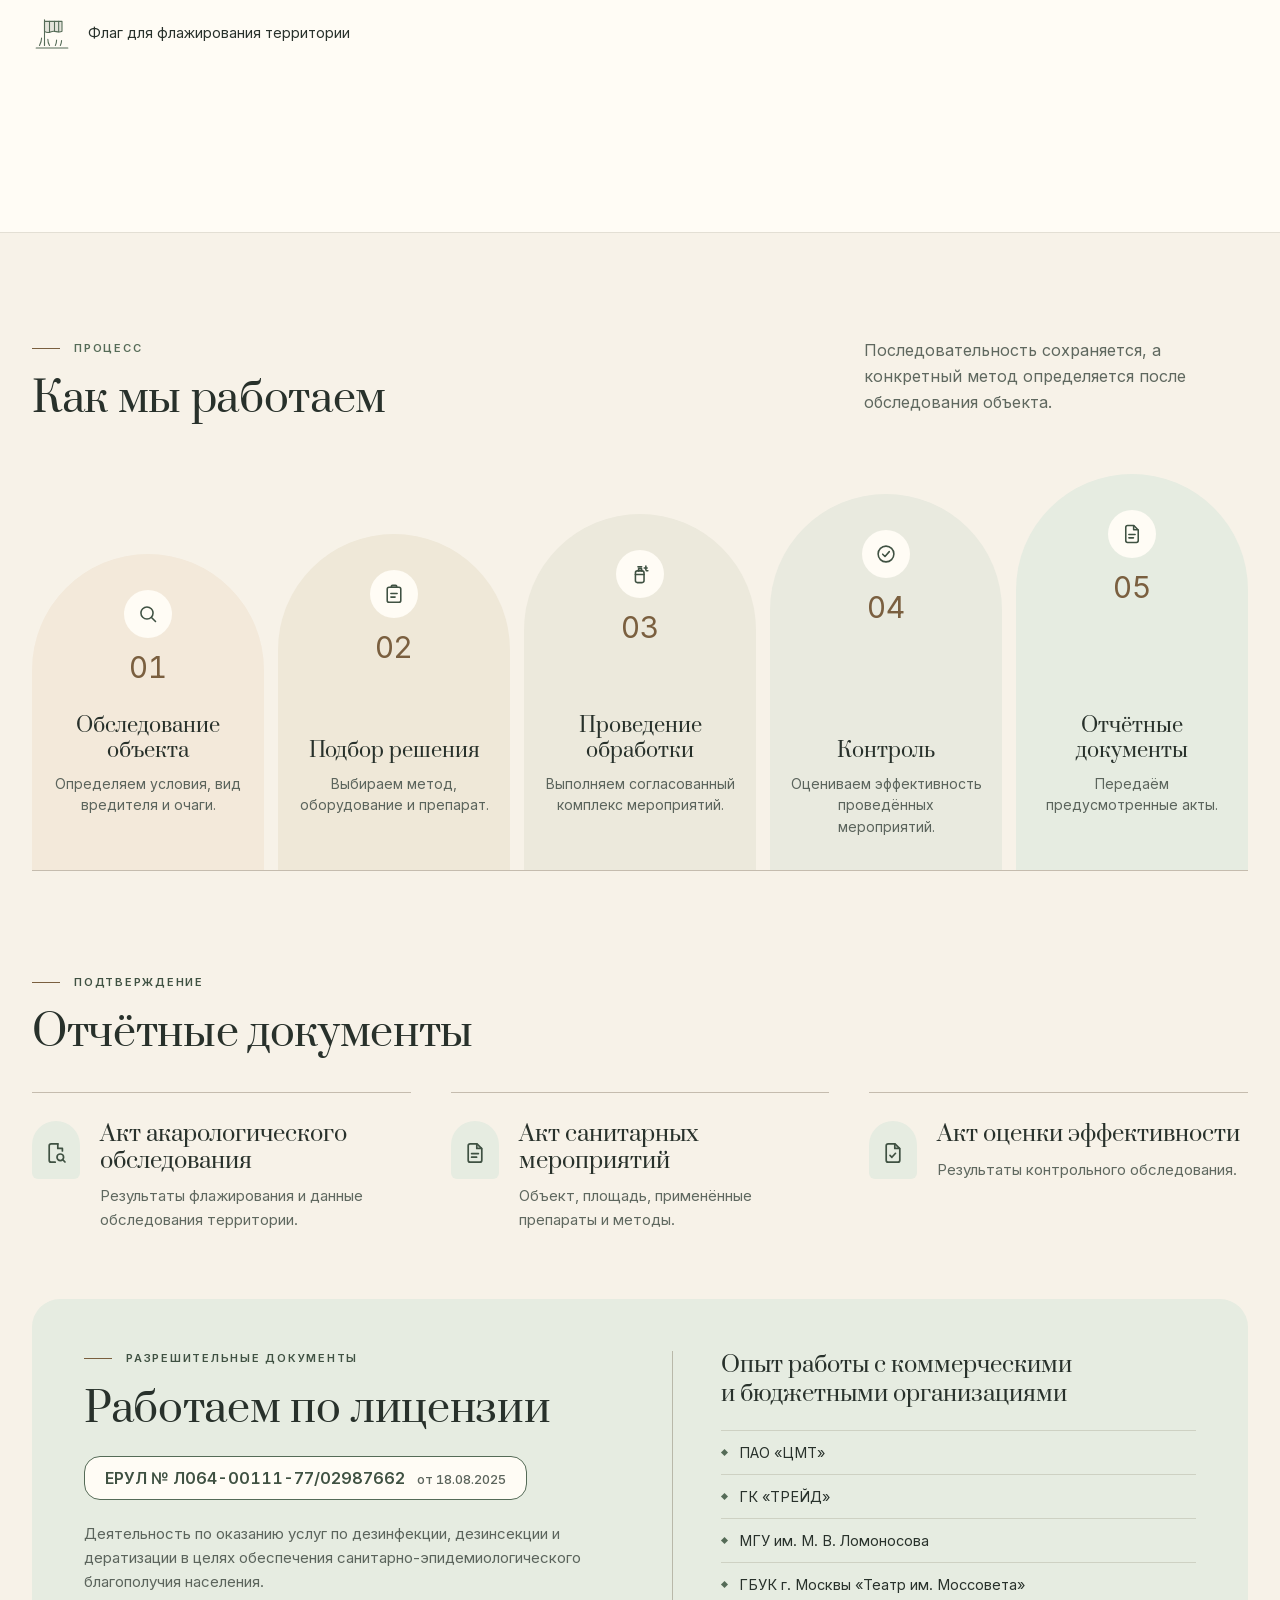
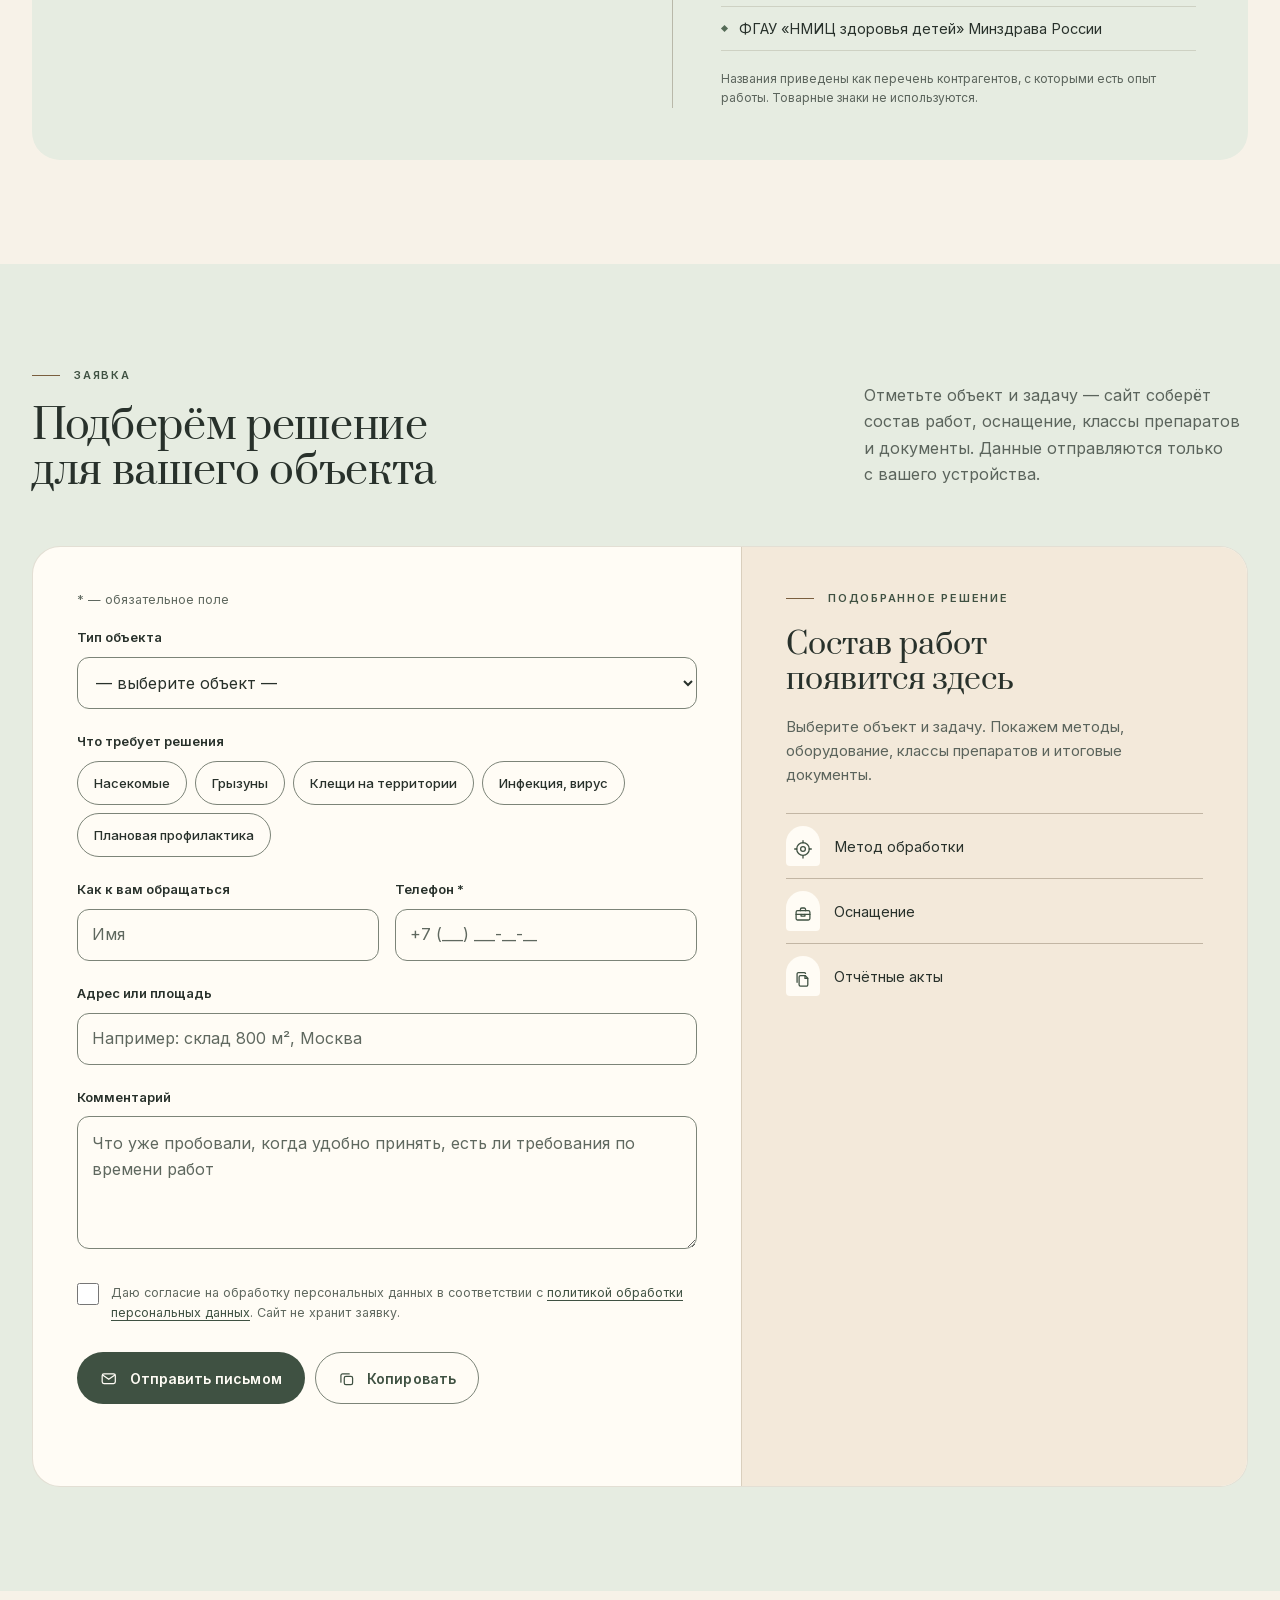
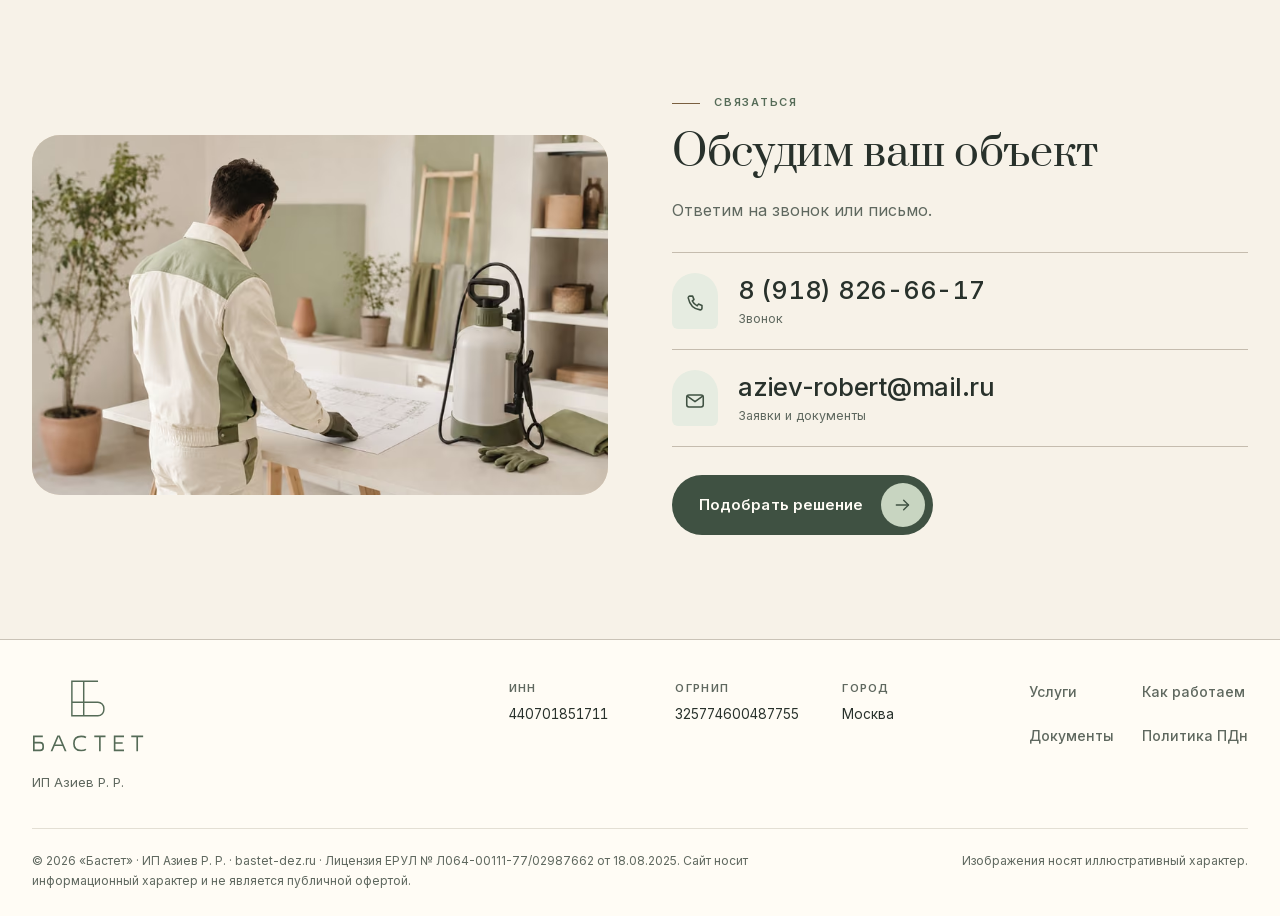
==== commit ac1405ea: "Первый экран разгружен: меньше текста в hero - В hero: заголовок, одна фраза заказчика, кнопки и ком" ====
--- a/index.html
+++ b/index.html
@@ -185,29 +185,13 @@
       <div class="container hero-inner">
         <div class="hero-card reveal">
           <div class="hero-copy">
-            <p class="eyebrow">Лицензированная санитарная обработка объектов</p>
             <h1 id="hero-title">Санитарная безопасность объекта&nbsp;— <span>от&nbsp;обследования до&nbsp;отчётных документов</span></h1>
-            <p class="hero-lead">Оказание услуг по дезинсекции, дератизации, дезинфекции, <span class="nowrap">пест-контроля</span> и акарицидной обработке на следующих типах объектов:</p>
-            <ul class="object-list">
-              <li>пищевые производства</li>
-              <li>пищеблоки</li>
-              <li>рестораны</li>
-              <li>кафе</li>
-              <li>складские помещения</li>
-              <li>жилые помещения</li>
-              <li>места общего пользования</li>
-              <li>офисные помещения</li>
-              <li>базы отдыха</li>
-              <li>подвальные <span class="nowrap">и чердачные</span> помещения</li>
-              <li>территория</li>
-              <li>периметр зданий <span class="nowrap">и сооружений</span></li>
-            </ul>
+            <p class="hero-lead">Оказание услуг по дезинсекции, дератизации, дезинфекции, <span class="nowrap">пест-контроля</span> и акарицидной обработке</p>
             <div class="hero-actions">
               <a class="btn btn-primary btn-large" data-magnetic href="#request">Подобрать решение <i class="ic" aria-hidden="true"><svg aria-hidden="true" focusable="false"><use href="#i-arrow-right"/></svg></i></a>
               <a class="round-link" href="tel:+79188266617" aria-label="Позвонить 8 918 826-66-17"><i class="ic" aria-hidden="true"><svg aria-hidden="true" focusable="false"><use href="#i-phone"/></svg></i></a>
             </div>
             <p class="price-note" id="price"><i class="ic" aria-hidden="true"><svg aria-hidden="true" focusable="false"><use href="#i-tag"/></svg></i><span><b>Стоимость работ</b> зависит от особенностей объекта. Подберём её после бесплатного выезда и обследования.</span></p>
-            <p class="license-line"><i class="ic" aria-hidden="true"><svg aria-hidden="true" focusable="false"><use href="#i-shield-check"/></svg></i> <span>Лицензия ЕРУЛ №&nbsp;<span class="nowrap">Л064-00111-77/02987662</span></span></p>
           </div>
           <div class="hero-visual">
             <picture>
@@ -231,6 +215,24 @@
             <i class="ic" aria-hidden="true"><svg aria-hidden="true" focusable="false"><use href="#i-files"/></svg></i>
             <span><b>Отчётные документы</b><small>Акты по итогам мероприятий и контроля</small></span>
           </div>
+        </div>
+
+        <div class="object-band reveal">
+          <p class="section-label" id="objects-title">На следующих типах объектов:</p>
+          <ul class="object-list" aria-labelledby="objects-title">
+            <li>пищевые производства</li>
+            <li>пищеблоки</li>
+            <li>рестораны</li>
+            <li>кафе</li>
+            <li>складские помещения</li>
+            <li>жилые помещения</li>
+            <li>места общего пользования</li>
+            <li>офисные помещения</li>
+            <li>базы отдыха</li>
+            <li>подвальные <span class="nowrap">и чердачные</span> помещения</li>
+            <li>территория</li>
+            <li>периметр зданий <span class="nowrap">и сооружений</span></li>
+          </ul>
         </div>
       </div>
     </section>
--- a/css/styles.css
+++ b/css/styles.css
@@ -76,8 +76,8 @@
 .section { padding-block: var(--section-space); }
 
 /* --- Рубрики: короткая охристая черта + капитель. Номеров разделов нет. ---- */
-.section-label, .eyebrow, .panel-kicker { display: flex; margin: 0 0 20px; align-items: center; gap: 14px; color: var(--sage-deep); font-size: 11px; font-weight: 600; letter-spacing: .16em; line-height: 1.45; text-transform: uppercase; }
-.section-label::before, .eyebrow::before, .panel-kicker::before { flex: 0 0 28px; height: 1px; background: var(--ochre-ink); content: ""; }
+.section-label, .panel-kicker { display: flex; margin: 0 0 20px; align-items: center; gap: 14px; color: var(--sage-deep); font-size: 11px; font-weight: 600; letter-spacing: .16em; line-height: 1.45; text-transform: uppercase; }
+.section-label::before, .panel-kicker::before { flex: 0 0 28px; height: 1px; background: var(--ochre-ink); content: ""; }
 .section-label-dark { color: var(--sage-dark); }
 /* На тонированных панелях рубрики темнее: контраст ≥7:1 вместо 4.8. */
 .request-section .section-label, .license-panel .section-label, .picker-result .panel-kicker { color: var(--sage-dark); }
@@ -136,33 +136,19 @@
 
 /* --- Hero: текст слева, фото в арке-портале на цоколе справа -------------- */
 .hero { padding: 40px 0 0; }
-.hero-card { display: grid; grid-template-columns: minmax(0, 7.4fr) minmax(0, 4.6fr); gap: 64px; align-items: stretch; }
-.hero-copy { min-width: 0; padding-bottom: 34px; }
-.hero .eyebrow { margin-bottom: 22px; }
+/* Первый экран без перегруза: заголовок, одна фраза заказчика, действия и цена.
+   Высоту задаёт арка (от окна, 480–660 px), текст стоит по центру её высоты. */
+.hero-card { display: grid; min-height: clamp(480px, calc(100svh - 260px), 660px); grid-template-columns: minmax(0, 7.4fr) minmax(0, 4.6fr); gap: 64px; align-items: stretch; }
+.hero-copy { min-width: 0; padding-block: 24px 40px; align-self: center; }
 .hero h1 { max-width: 800px; font-size: clamp(40px, 3.6vw, 52px); line-height: 1.1; letter-spacing: -.012em; }
 .hero h1 span { color: var(--sage-deep); }
-.hero-lead { max-width: 700px; margin: 22px 0 0; color: var(--ink); font-size: 17px; line-height: 1.55; text-wrap: pretty; }
-/* 12 типов объектов — отдельное поле; колонки собираются сами:
-   пищевые объекты / помещения / территория. Маркер — шалфейный ромб.
-   Пункты в одну строку (nowrap): ряды колонок одной высоты, без пустых полос;
-   колонки 1fr не уже самого длинного пункта. Ширины проверены для 768–1440+.
-   Линии рядов идут через всё поле, как в таблице: пункты не последней колонки заходят
-   в межколоночный зазор (отрицательное поле = зазору, вклад в ширину колонки прежний),
-   поэтому разная ширина колонок не даёт линий разной длины. */
-.object-list { --ol-gap: 24px; display: grid; max-width: 800px; margin: 14px 0 0; padding: 4px 22px; grid-template-columns: repeat(3, 1fr); grid-template-rows: repeat(4, auto); grid-auto-flow: column; column-gap: var(--ol-gap); border: 1px solid var(--sand-line); border-radius: var(--radius-md); background: var(--milk); list-style: none; }
-.object-list li { position: relative; padding: 8px 0 8px 15px; border-top: 1px solid var(--line); font-size: 14px; line-height: 1.4; white-space: nowrap; }
-.object-list li:nth-child(-n+8) { margin-right: calc(var(--ol-gap) * -1); padding-right: var(--ol-gap); }
-.object-list li:nth-child(4n+1) { border-top: 0; }
-.object-list li::before { position: absolute; left: 1px; top: 15px; width: 5px; height: 5px; background: var(--sage-deep); transform: rotate(45deg); content: ""; }
-.hero-actions { display: flex; margin-top: 24px; align-items: center; gap: 12px; }
-/* Поле цены — «этикетка»: песок заметно темнее фона, тонкая внутренняя рамка, ниша с ярлыком. */
-.price-note { position: relative; display: grid; max-width: 800px; margin: 18px 0 0; padding: 16px 24px 16px 16px; grid-template-columns: 46px minmax(0, 1fr); gap: 18px; align-items: center; border-radius: var(--radius-md); background: var(--sand); color: var(--ink); font-size: 15px; line-height: 1.5; }
-.price-note::before { position: absolute; inset: 5px; border: 1px solid rgba(122, 95, 63, .24); border-radius: 13px; pointer-events: none; content: ""; }
-.price-note > .ic { width: 46px; height: 56px; padding: 18px 12px 12px; border-radius: 23px 23px 6px 6px; background: var(--milk); color: var(--sage-dark); }
+.hero-lead { max-width: 600px; margin: 24px 0 0; color: var(--ink); font-size: 18px; line-height: 1.55; text-wrap: pretty; }
+.hero-actions { display: flex; margin-top: 32px; align-items: center; gap: 12px; }
+/* Цена — компактная строка-«этикетка»: ярлык в арочной нише, текст дословно. */
+.price-note { display: flex; width: fit-content; max-width: 600px; margin: 20px 0 0; padding: 10px 20px 10px 10px; align-items: center; gap: 14px; border: 1px solid var(--sand-line); border-radius: var(--radius-md); background: var(--sand-soft); color: var(--ink); font-size: 15px; line-height: 1.45; }
+.price-note > .ic { flex: 0 0 auto; width: 38px; height: 46px; padding: 15px 10px 9px; border-radius: 19px 19px 5px 5px; background: var(--milk); color: var(--sage-dark); }
 .price-note > span { text-wrap: pretty; }
-.price-note b { display: block; margin-bottom: 2px; font-family: var(--serif); font-size: 24px; font-weight: 400; line-height: 1.2; letter-spacing: -.005em; }
-.license-line { display: flex; width: fit-content; max-width: 100%; margin: 16px 0 0; padding: 6px 14px 6px 10px; align-items: center; gap: 8px; border: 1px solid var(--line-strong); border-radius: 999px; color: var(--ink); font-size: 13px; font-weight: 500; line-height: 1.4; font-variant-numeric: tabular-nums; }
-.license-line .ic { font-size: 18px; color: var(--sage-deep); }
+.price-note b { font-weight: 600; }
 
 /* Арка: радиус 999px браузер сводит ровно к половине ширины — полукруг при любой
    высоте. Контур концентричен арке (равный зазор сверху и по бокам), цоколь шире арки.
@@ -182,6 +168,13 @@
 .proof-item > span { display: flex; min-width: 0; flex-direction: column; }
 .proof-item b { font-family: var(--serif); font-size: 19px; font-weight: 400; line-height: 1.25; }
 .proof-item small { margin-top: 4px; color: var(--muted); font-size: 13px; line-height: 1.45; font-variant-numeric: tabular-nums; }
+
+/* --- Типы объектов: продолжение фразы заказчика из hero, полоса под «полом» арки --- */
+.object-band { padding: 28px 0 0; }
+.object-band .section-label { margin-bottom: 14px; }
+.object-list { display: flex; margin: 0; padding: 0; flex-wrap: wrap; gap: 10px 30px; list-style: none; }
+.object-list li { position: relative; padding-left: 15px; color: var(--ink); font-size: 15.5px; line-height: 1.45; white-space: nowrap; }
+.object-list li::before { position: absolute; left: 0; top: 9px; width: 5px; height: 5px; background: var(--sage-deep); transform: rotate(45deg); content: ""; }
 
 /* --- Быстрый подбор: шалфейная панель, светлые поля, шаг в круге ---------- */
 .quick-section { padding-top: 44px; }
@@ -454,29 +447,13 @@
 /* ==========================================================================
    Адаптив
    ========================================================================== */
-/* Ноутбуки 1024–1439 (1366×768, 1280×720, 1024×768): первый экран плотнее, чтобы
-   CTA и поле цены вошли в окно. Порядок DOM не меняется. */
+/* Ноутбуки 1024–1439 (1366×768, 1280×720, 1024×768): первый экран чуть плотнее. */
 @media (max-width: 1439px) {
   .hero { padding-top: 24px; }
-  .hero .eyebrow { margin-bottom: 14px; }
-  .hero-lead { margin-top: 14px; }
-  .object-list { --ol-gap: 16px; margin-top: 12px; padding-inline: 18px; }
-  .object-list li { padding-block: 6px; font-size: 13.5px; }
-  .object-list li::before { top: 13px; }
-  .hero-actions { margin-top: 18px; }
-  .price-note { margin-top: 14px; padding-block: 12px; }
-  .license-line { margin-top: 12px; }
-}
-
-/* 1181–1365: три колонки перечня в одну строку помещаются, только если колонка текста шире —
-   арка чуть уже (7.9 / 4.1 вместо 7.4 / 4.6). */
-@media (min-width: 1181px) and (max-width: 1365px) {
-  .hero-card { grid-template-columns: minmax(0, 7.9fr) minmax(0, 4.1fr); gap: 48px; }
-  .hero-visual { --arch-w: calc((100vw - 64px - 48px) * .342 - 56px); }
-}
-@media (min-width: 1181px) and (max-width: 1279px) {
-  .object-list li { font-size: 13px; }
-}
+  .hero-lead { margin-top: 20px; }
+  .hero-actions { margin-top: 26px; }
+}
+
 @media (min-width: 1181px) and (max-width: 1365px) {
   /* Описание в три строки поднимает заголовок — арки выше на 20 px, чтобы номер «01»
      не касался заголовка в самой низкой арке. */
@@ -498,16 +475,11 @@
   .mobile-menu { left: auto; width: min(380px, calc(100% - var(--gutter) * 2)); }
   /* Колонка текста шире (арка уже): H1 на 1024–1180 идёт в три строки. */
   .hero-card { grid-template-columns: minmax(0, 7.9fr) minmax(0, 4.1fr); gap: 48px; }
-  /* Арка идёт от рубрики до цоколя: без ограничения высоты она не проваливается вниз
+  /* Арка идёт на всю высоту первого экрана: без ограничения высоты она не проваливается вниз
      и не оставляет пустой угол справа от H1 (колонка узкая — арка читается как портал). */
   .hero-visual { max-height: none; }
   .hero { padding-top: 20px; }
-  .hero .eyebrow { margin-bottom: 12px; }
   .hero h1 { font-size: clamp(38px, 4vw, 46px); line-height: 1.08; }
-  .object-list { margin-top: 10px; grid-template-columns: repeat(2, 1fr); grid-template-rows: repeat(6, auto); }
-  .object-list li:nth-child(4n+1) { border-top: 1px solid var(--line); }
-  .object-list li:nth-child(6n+1) { border-top: 0; }
-  .object-list li:nth-child(n+7) { margin-right: 0; padding-right: 0; }
   .quick-panel { grid-template-columns: minmax(0, 1fr) 22px minmax(0, 1fr) 58px; gap: 16px; }
   .quick-panel > div:first-child { grid-column: 1 / -1; display: flex; align-items: center; gap: 28px; }
   .quick-panel .section-label { margin: 0; }
@@ -561,41 +533,29 @@
   /* Арка стоит на цоколе и растёт вверх до верха строки; её контур выше арки на шаг —
      укорачиваем арку, чтобы вершина контура не уходила под линию шапки (зазор 10 px). */
   .hero-visual { height: calc(100% - 12px); }
-  .hero .eyebrow { margin-bottom: 10px; }
   .hero h1 { font-size: clamp(38px, 3.3vw, 46px); line-height: 1.08; }
-  .hero-lead { margin-top: 10px; }
-  .object-list { margin-top: 10px; }
-  .object-list li { padding-block: 4px; }
-  .object-list li::before { top: 11px; }
-  .hero-actions { margin-top: 14px; }
-  .price-note { margin-top: 10px; padding-block: 11px; }
-  .license-line { margin-top: 10px; }
-}
-/* 1024–1180: перечень в шесть рядов — ряды плотнее (1024×690, iPad landscape в Safari). */
-@media (min-width: 1024px) and (max-width: 1180px) and (max-height: 820px) {
-  .object-list li { padding-block: 3px; }
-  .object-list li::before { top: 10px; }
+  .hero-lead { margin-top: 18px; }
+  .hero-actions { margin-top: 24px; }
+  .price-note { margin-top: 16px; }
 }
 /* 1280×600 (1920 px при масштабе 150% в Windows): ещё плотнее. */
 @media (min-width: 1024px) and (max-height: 640px) {
   .hero { padding-top: 6px; }
   .hero-visual { height: calc(100% - 18px); }
-  .hero .eyebrow { margin-bottom: 8px; }
   .hero h1 { font-size: clamp(36px, 3.1vw, 42px); line-height: 1.06; }
-  .hero-lead { margin-top: 8px; }
-  .object-list li { padding-block: 3px; }
-  .object-list li::before { top: 10px; }
-  .hero-actions { margin-top: 12px; }
-  .price-note { margin-top: 8px; }
+  .hero-lead { margin-top: 14px; }
+  .hero-actions { margin-top: 18px; }
+  .price-note { margin-top: 12px; }
 }
 
 @media (max-width: 1023px) {
   :root { --section-space: 80px; }
   .hero { padding-top: 36px; }
   .hero-card { grid-template-columns: 1fr; gap: 44px; }
-  .hero-copy { padding-bottom: 0; }
+  .hero-card { min-height: 0; }
+  .hero-copy { padding-block: 0; align-self: auto; }
   .hero h1 { max-width: 700px; font-size: clamp(38px, 5.4vw, 48px); }
-  .hero-lead { font-size: 16.5px; }
+  .hero-lead { font-size: 17px; }
   .hero-visual { width: min(100% - 56px, 560px); height: auto; max-height: none; margin: var(--step) 0 0; justify-self: center; align-self: auto; }
   .hero-visual picture { height: auto; min-height: 0; aspect-ratio: 5 / 4; }
   .hero-visual img { object-position: 76% 50%; }
@@ -657,30 +617,21 @@
      до 157 px экрана и закрывала бы начало раздела после перехода по якорю. */
   .no-js .site-header, .legal-page .site-header { position: static; }
   .section-label, .panel-kicker { margin-bottom: 16px; font-size: 11px; letter-spacing: .14em; gap: 12px; }
-  .section-label::before, .panel-kicker::before, .eyebrow::before { flex-basis: 20px; }
-  /* Первый экран: H1, перечень, CTA и поле цены целиком на 375×812 и 360×800 (низ цены ≤ 800),
-     CTA целиком на 375×667. Место берём у H1 и отступов, рубрика — читаемые 11 px в две строки. */
-  .hero { padding-top: 12px; }
+  .section-label::before, .panel-kicker::before { flex-basis: 20px; }
+  /* Первый экран: H1, фраза, CTA и цена целиком на 375×812 и 360×800. */
+  .hero { padding-top: 20px; }
   .hero-card { gap: 36px; }
-  .hero .eyebrow { margin-bottom: 8px; font-size: 11px; letter-spacing: .08em; line-height: 1.35; gap: 10px; text-wrap: balance; }
-  .hero .eyebrow::before { flex-basis: 16px; }
-  .hero h1 { font-size: 28px; line-height: 1.06; }
-  .hero-lead { margin-top: 8px; font-size: 14.5px; line-height: 1.45; }
-  /* Две независимые колонки (multicol): пункты 1–6 и 7–12 в порядке DOM. Строки колонок
-     не выравниваются друг по другу, поэтому линий между пунктами нет — только ромбы:
-     разнобой высот не виден, пустых полос нет. */
-  .object-list { display: block; margin-top: 8px; padding: 4px 11px; columns: 2; column-gap: 16px; border-radius: var(--radius-sm); }
-  .object-list li { padding: 2px 0 2px 11px; break-inside: avoid; font-size: 14px; line-height: 1.25; white-space: normal; }
-  .object-list li:nth-child(n) { margin-right: 0; padding-right: 0; border-top: 0; }
-  .object-list li:nth-child(6) { break-after: column; }
-  .object-list li::before { top: 9px; width: 4px; height: 4px; }
-  .hero-actions { margin-top: 10px; gap: 10px; }
+  .hero h1 { font-size: clamp(27px, 7.4vw, 31px); line-height: 1.08; }
+  .hero-lead { margin-top: 14px; font-size: 16px; line-height: 1.5; }
+  .hero-actions { margin-top: 22px; gap: 10px; }
+  .price-note { width: auto; margin-top: 14px; padding: 9px 14px 9px 9px; gap: 12px; font-size: 14.5px; }
+  .price-note > .ic { width: 36px; height: 44px; padding: 14px 9px 9px; border-radius: 18px 18px 5px 5px; }
+  .object-band { padding-top: 24px; }
+  .object-list { display: grid; grid-template-columns: repeat(2, minmax(0, 1fr)); gap: 9px 18px; }
+  .object-list li { font-size: 15px; white-space: normal; }
+  .object-list li::before { top: 8.5px; }
   .hero-actions .btn { flex: 1 1 auto; min-width: 0; min-height: 54px; padding: 5px 5px 5px 22px; justify-content: space-between; }
   .hero-actions .round-link { width: 54px; height: 54px; padding: 15px; }
-  .price-note { margin-top: 8px; padding: 10px 16px 10px 14px; grid-template-columns: 40px minmax(0, 1fr); gap: 14px; align-items: start; font-size: 14.5px; }
-  .price-note > .ic { width: 40px; height: 50px; padding: 16px 10px 10px; border-radius: 20px 20px 5px 5px; }
-  .price-note b { font-size: 22px; }
-  .license-line { margin-top: 14px; border-radius: 16px; font-size: 12px; }
   .hero-visual { width: auto; margin: var(--step) calc(var(--step) * 2) 0; justify-self: stretch; }
   .hero-visual picture { aspect-ratio: 4 / 5; }
   .hero-visual img { object-position: 79% 50%; }
@@ -769,30 +720,20 @@
   .legal-content .legal-notice { padding: 18px; }
 }
 
-/* До 413 px: 13.5 px, чтобы «офисные помещения» и «чердачные помещения» не рвались
-   в узкой колонке — перечень ниже, поле цены входит в первый экран 375×812. */
-@media (max-width: 413px) {
-  .object-list li { font-size: 13.5px; }
-  .object-list li::before { top: 8.5px; }
-}
-/* 360×800 (самый частый Android): H1 в четыре строки вместо шести, вводная фраза в три строки —
-   низ поля цены ≤ 800 px. */
+/* До 374 px (360×800 и уже): заголовок и фраза чуть мельче. */
 @media (max-width: 374px) {
-  .hero h1 { font-size: 26px; }
-  .hero-lead { font-size: 14px; }
+  .hero-lead { font-size: 15px; }
   /* Подсказка «Например: склад 800 м², Москва» целиком (кегль ввода остаётся 16 px). */
   .field input::placeholder, .field textarea::placeholder { font-size: 15px; }
 }
 
 @media (max-width: 359px) {
-  .object-list li { font-size: 13px; }
   /* Подсказка поля «Адрес или площадь» целиком: поле чуть шире внутри, кегль подсказок
      13.5 px (кегль ввода остаётся 16 px — без автоувеличения в iOS). */
   .field input, .field select { padding-inline: 12px; }
   .field input::placeholder, .field textarea::placeholder { font-size: 13.5px; }
   .hero-actions .btn { padding-left: 18px; gap: 10px; font-size: 14px; white-space: nowrap; }
   .hero-actions .btn .ic { width: 40px; height: 40px; padding: 10px; }
-  .license-line { font-size: 11px; letter-spacing: -.005em; }
   .quick-panel h2 { font-size: 24px; }
   .section-heading h2, .request-heading h2, .system-copy > h2, .documents-panel h2, .license-copy h2, .contact-inner h2 { font-size: 29px; }
   .service-card-copy h3 { font-size: 22px; }
@@ -809,7 +750,7 @@
   .step-number { border: 1px solid CanvasText; }
   .service-card.is-open .service-more, .menu-button[aria-expanded="true"] { border: 2px solid Highlight; }
   .object-list li::before, .service-card-detail li::before, .compact-list li::before, .clients-copy li::before, .legal-content li::before { background: CanvasText; }
-  .price-note, .license-line, .license-number, .quick-field, .license-panel, .quick-panel { border: 1px solid CanvasText; }
+  .price-note, .license-number, .quick-field, .license-panel, .quick-panel { border: 1px solid CanvasText; }
 }
 
 @media (prefers-reduced-motion: reduce) {
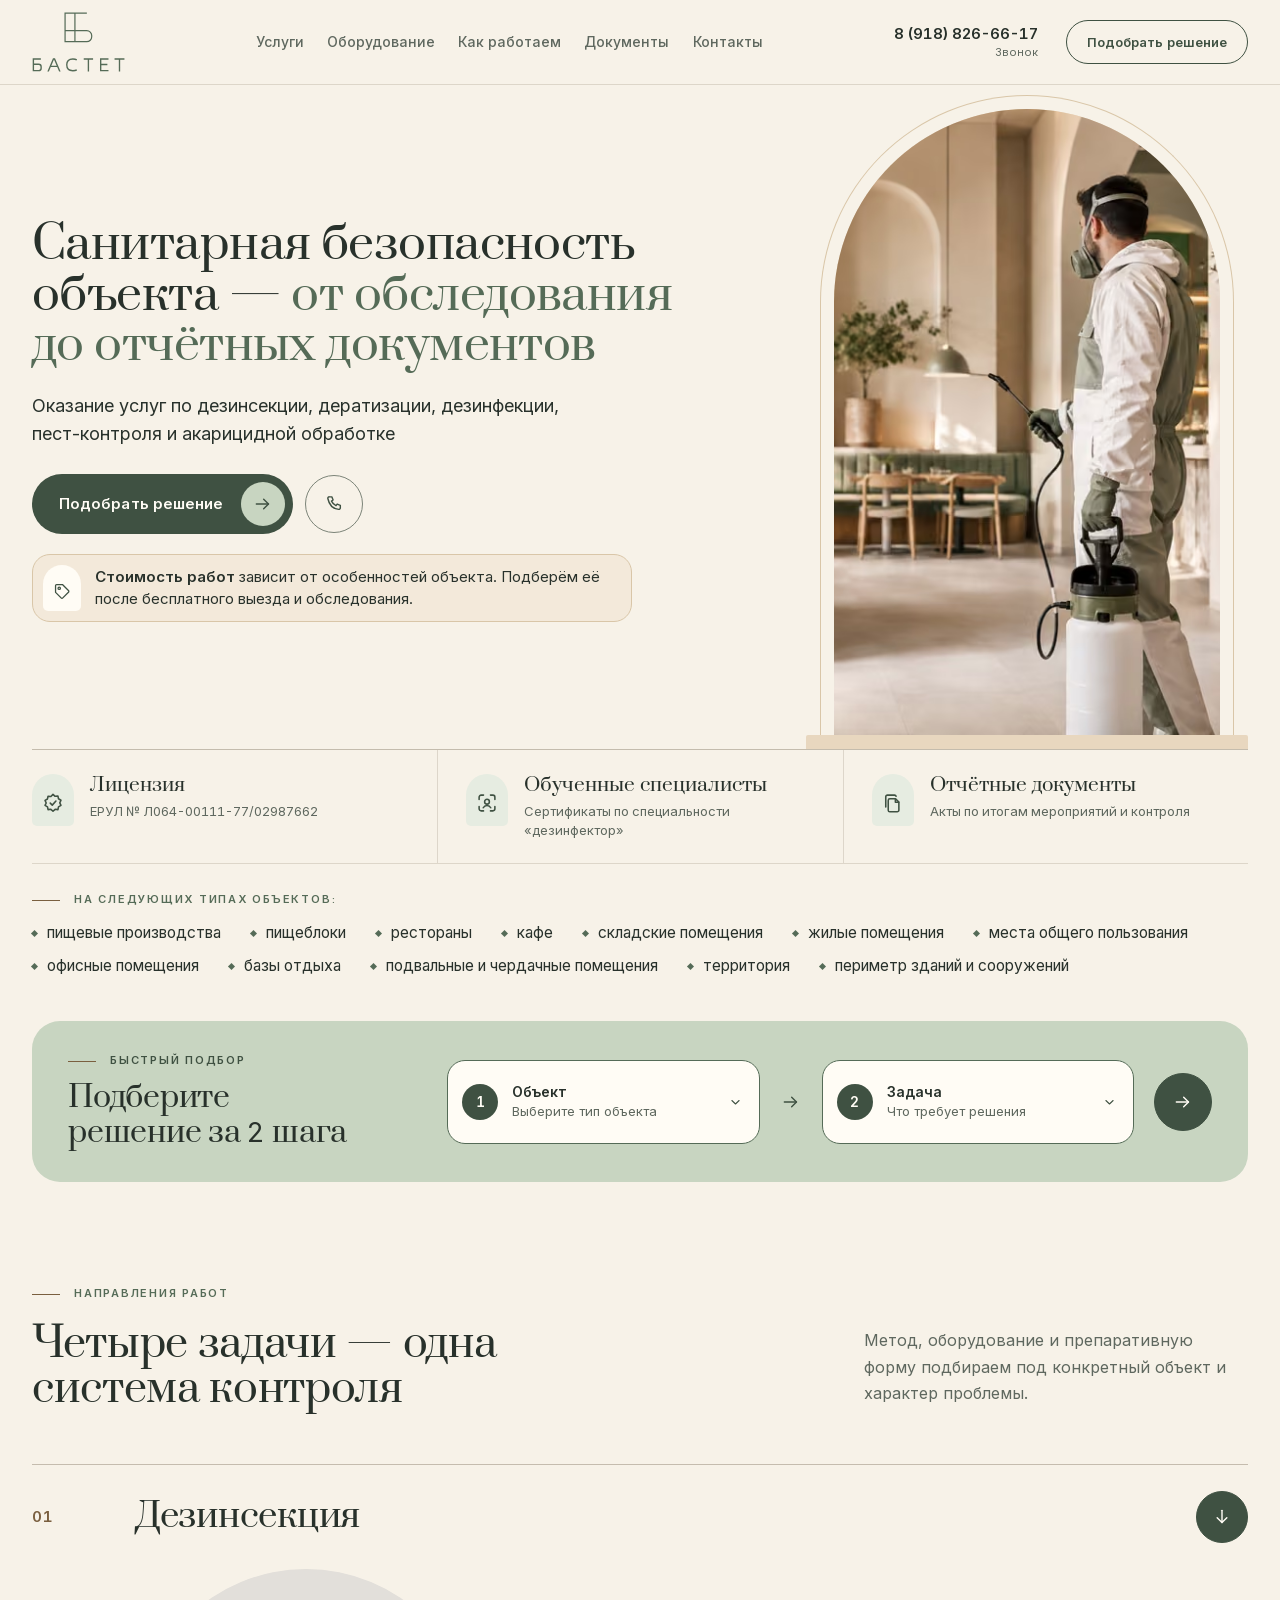
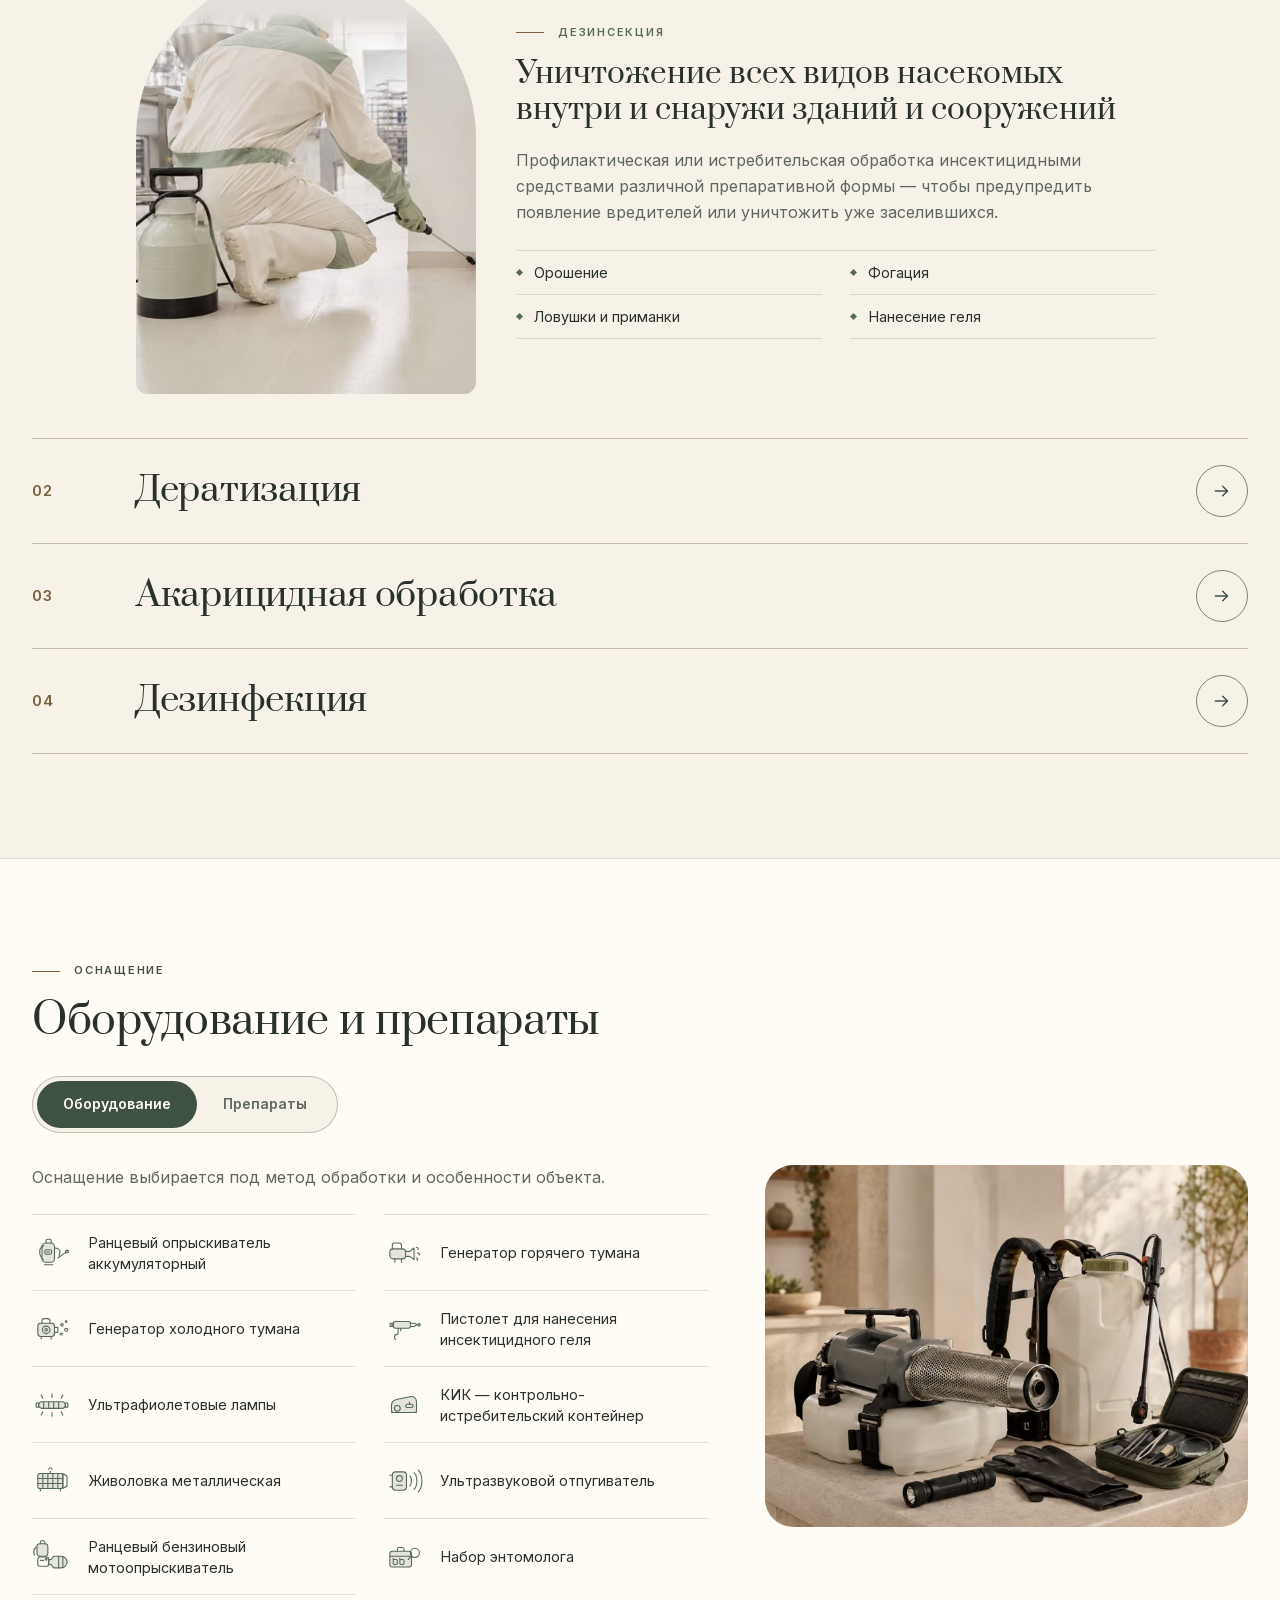
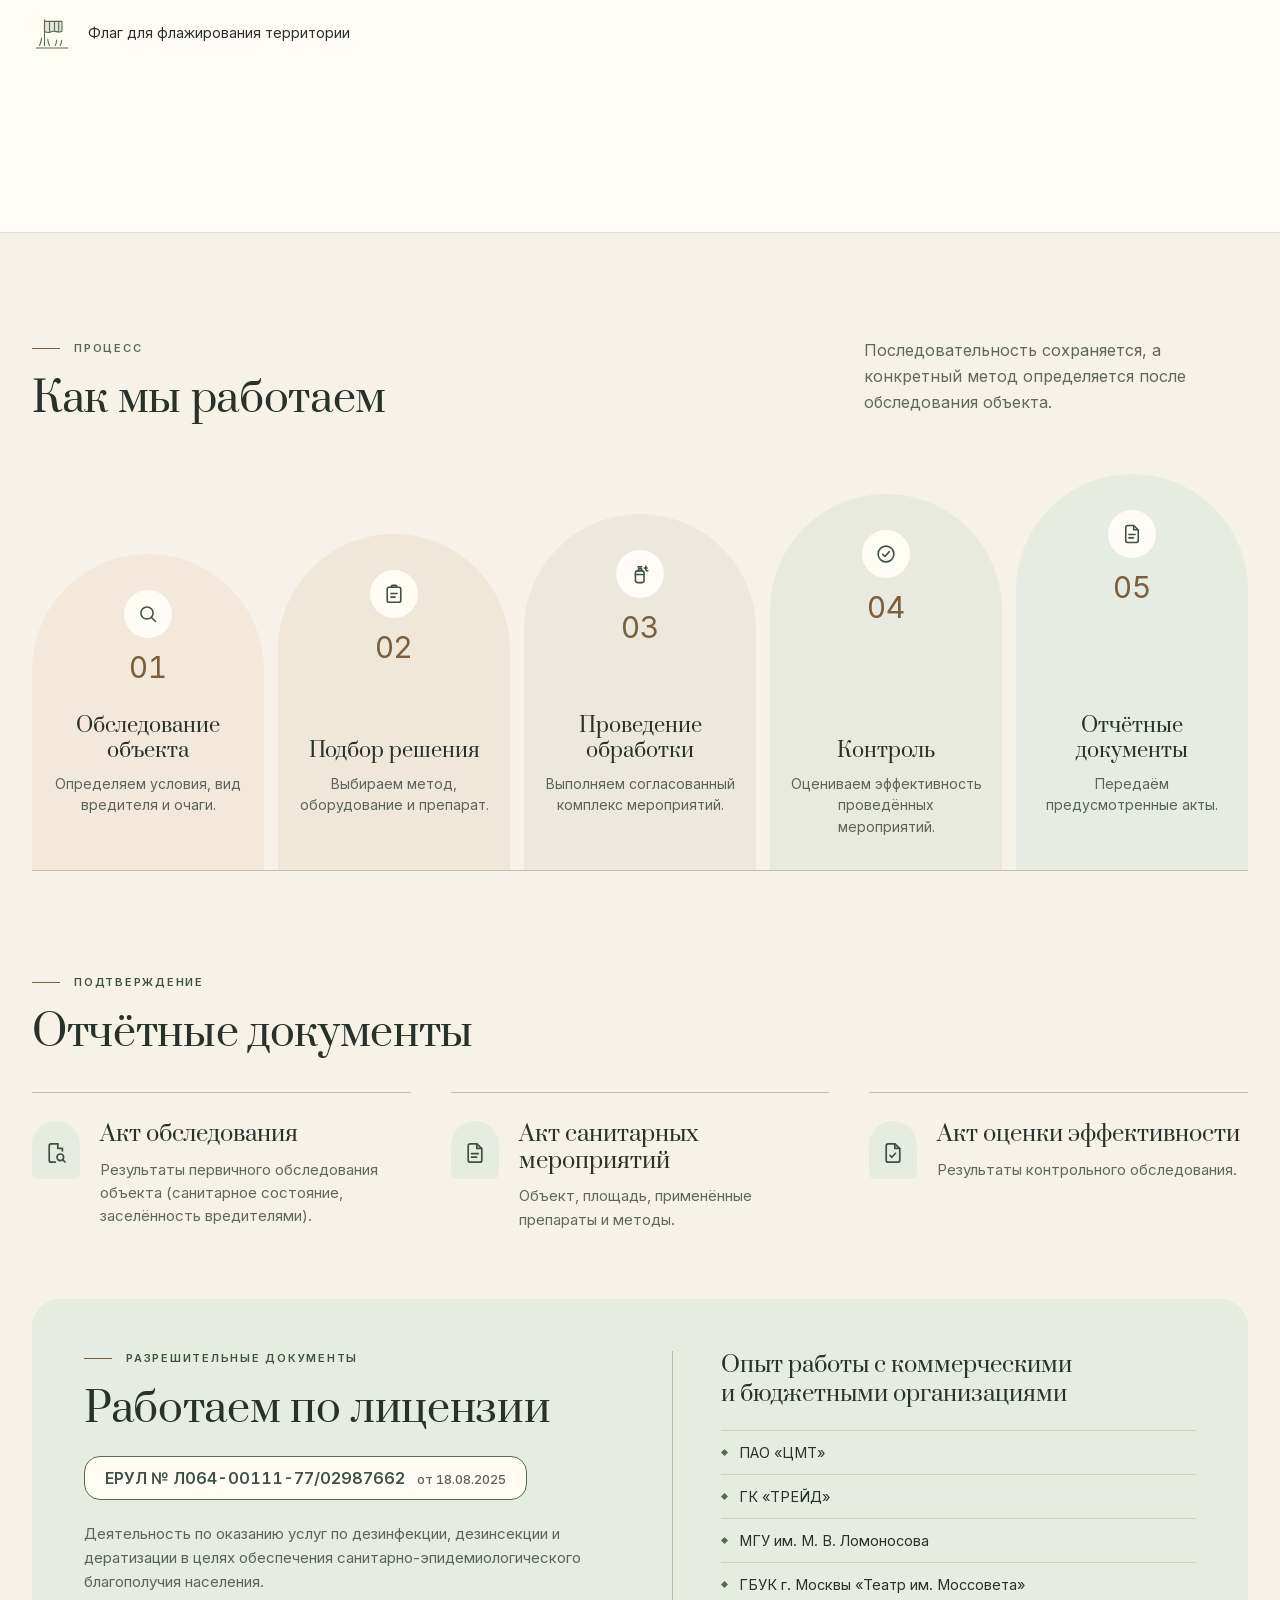
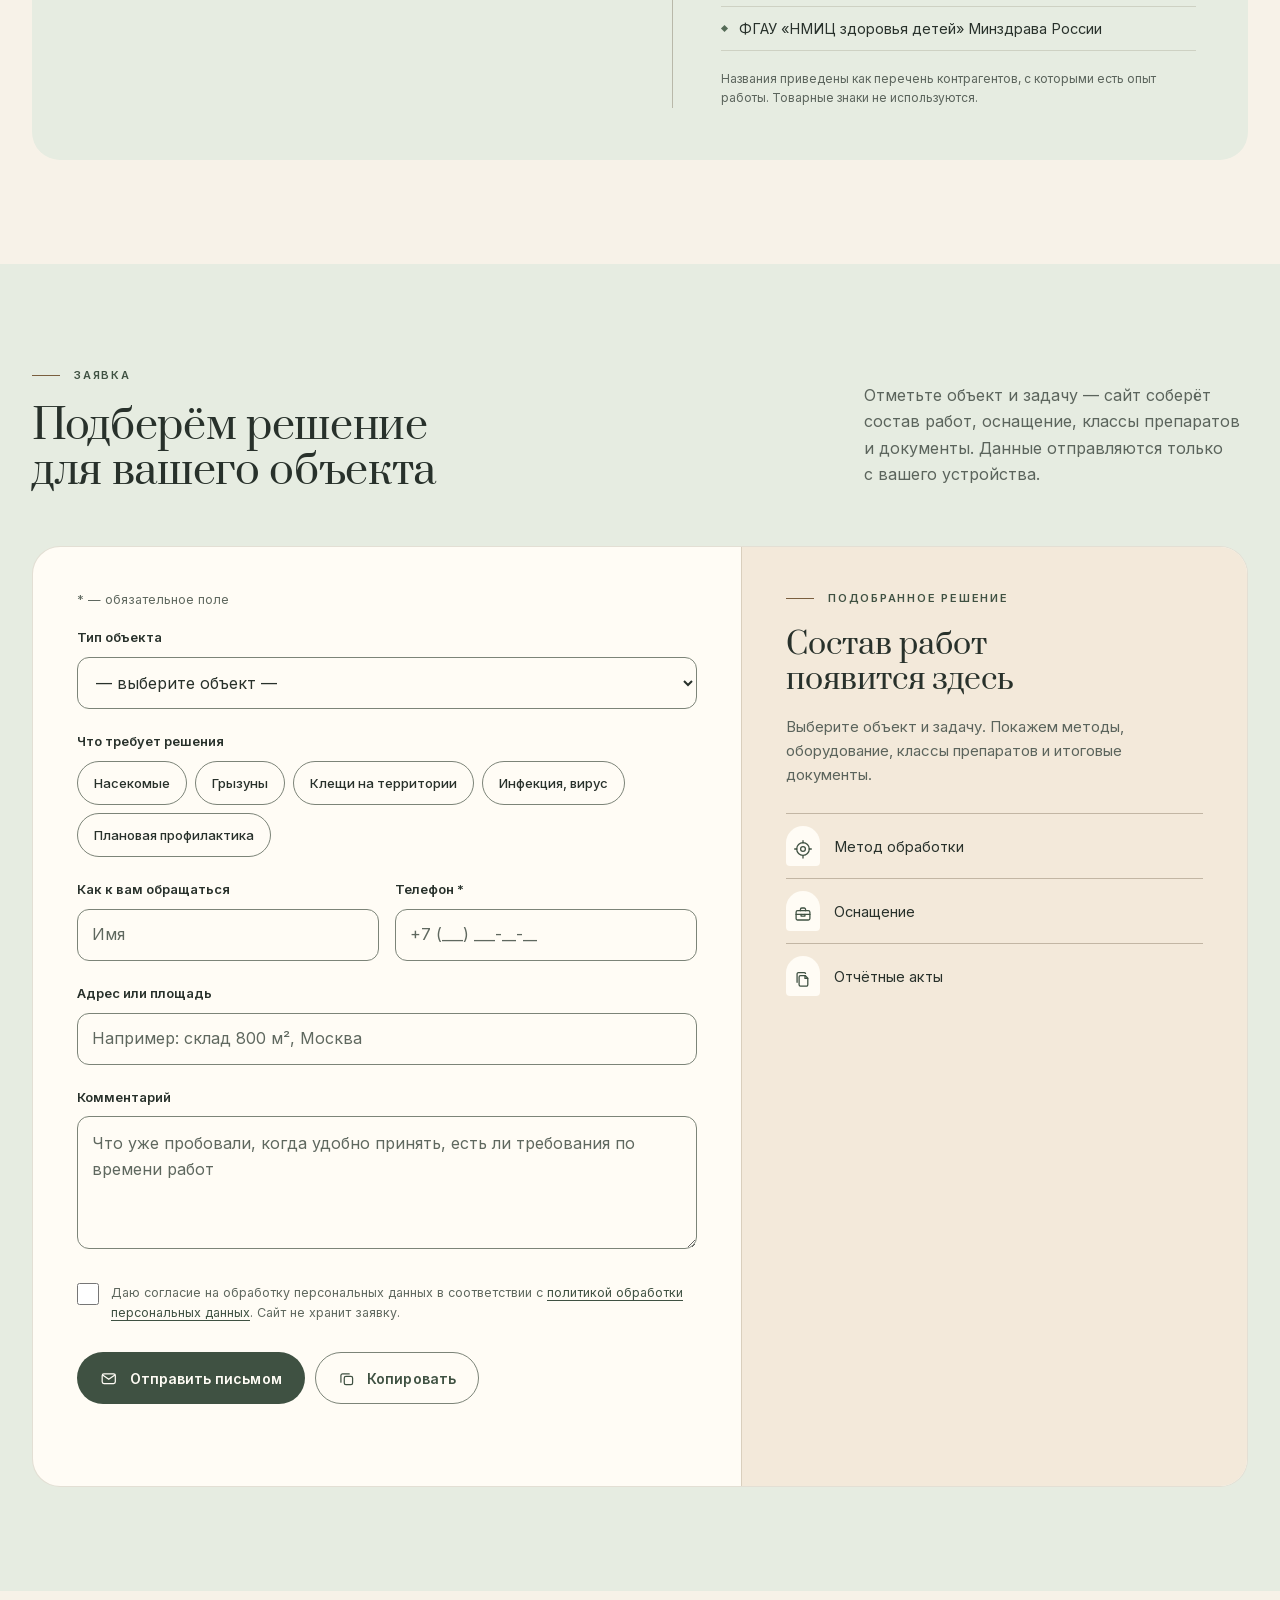
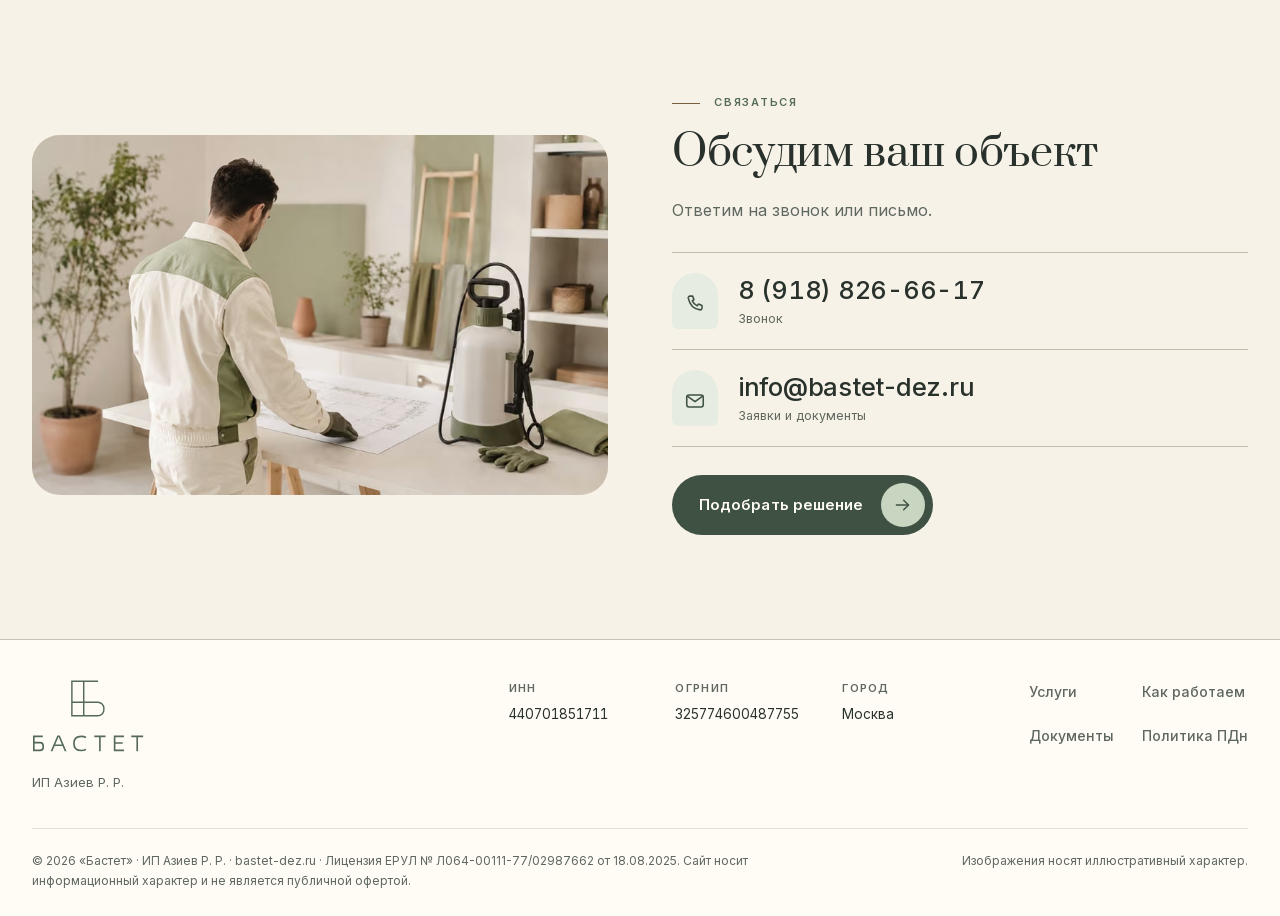
==== commit 29064044: "Version 1.0.0" ====
--- a/index.html
+++ b/index.html
@@ -423,7 +423,7 @@
       <div class="container">
         <div class="documents-panel reveal">
           <div><p class="section-label section-label-dark">Подтверждение</p><h2 id="documents-title">Отчётные документы</h2></div>
-          <article><i class="ic" aria-hidden="true"><svg aria-hidden="true" focusable="false"><use href="#i-file-search"/></svg></i><div><h3>Акт акарологического обследования</h3><p>Результаты флажирования и данные обследования территории.</p></div></article>
+          <article><i class="ic" aria-hidden="true"><svg aria-hidden="true" focusable="false"><use href="#i-file-search"/></svg></i><div><h3>Акт обследования</h3><p>Результаты первичного обследования объекта (санитарное состояние, заселённость вредителями).</p></div></article>
           <article><i class="ic" aria-hidden="true"><svg aria-hidden="true" focusable="false"><use href="#i-file-text"/></svg></i><div><h3>Акт санитарных мероприятий</h3><p>Объект, площадь, применённые препараты и методы.</p></div></article>
           <article><i class="ic" aria-hidden="true"><svg aria-hidden="true" focusable="false"><use href="#i-file-check"/></svg></i><div><h3>Акт оценки эффективности</h3><p>Результаты контрольного обследования.</p></div></article>
         </div>
@@ -459,7 +459,7 @@
         <noscript>
           <div class="nojs-request">
             <p>Ответим на звонок или письмо.</p>
-            <p><a href="tel:+79188266617">8 (918) 826-66-17</a> · <a href="mailto:aziev-robert@mail.ru">aziev-robert@mail.ru</a></p>
+            <p><a href="tel:+79188266617">8 (918) 826-66-17</a> · <a href="mailto:info@bastet-dez.ru">info@bastet-dez.ru</a></p>
           </div>
         </noscript>
         <div class="request-shell reveal">
@@ -517,7 +517,7 @@
         <div><p class="section-label">Связаться</p><h2 id="contacts-title">Обсудим ваш объект</h2><p>Ответим на звонок или письмо.</p></div>
         <div class="contact-links">
           <a href="tel:+79188266617"><i class="ic" aria-hidden="true"><svg aria-hidden="true" focusable="false"><use href="#i-phone"/></svg></i><span><b>8 (918) 826-66-17</b><small>Звонок</small></span></a>
-          <a href="mailto:aziev-robert@mail.ru"><i class="ic" aria-hidden="true"><svg aria-hidden="true" focusable="false"><use href="#i-envelope-simple"/></svg></i><span><b>aziev-robert@mail.ru</b><small>Заявки и документы</small></span></a>
+          <a href="mailto:info@bastet-dez.ru"><i class="ic" aria-hidden="true"><svg aria-hidden="true" focusable="false"><use href="#i-envelope-simple"/></svg></i><span><b>info@bastet-dez.ru</b><small>Заявки и документы</small></span></a>
         </div>
         <a class="btn btn-primary btn-large" href="#request">Подобрать решение <i class="ic" aria-hidden="true"><svg aria-hidden="true" focusable="false"><use href="#i-arrow-right"/></svg></i></a>
       </div>
@@ -556,7 +556,7 @@
   "logo": "https://bastet-dez.ru/assets/icons/icon-512.png",
   "image": "https://bastet-dez.ru/assets/og-cover.jpg",
   "telephone": "+79188266617",
-  "email": "aziev-robert@mail.ru",
+  "email": "info@bastet-dez.ru",
   "address": { "@type": "PostalAddress", "addressLocality": "Москва", "addressCountry": "RU" },
   "founder": { "@type": "Person", "name": "Азиев Роберт Русланович" },
   "taxID": "440701851711",
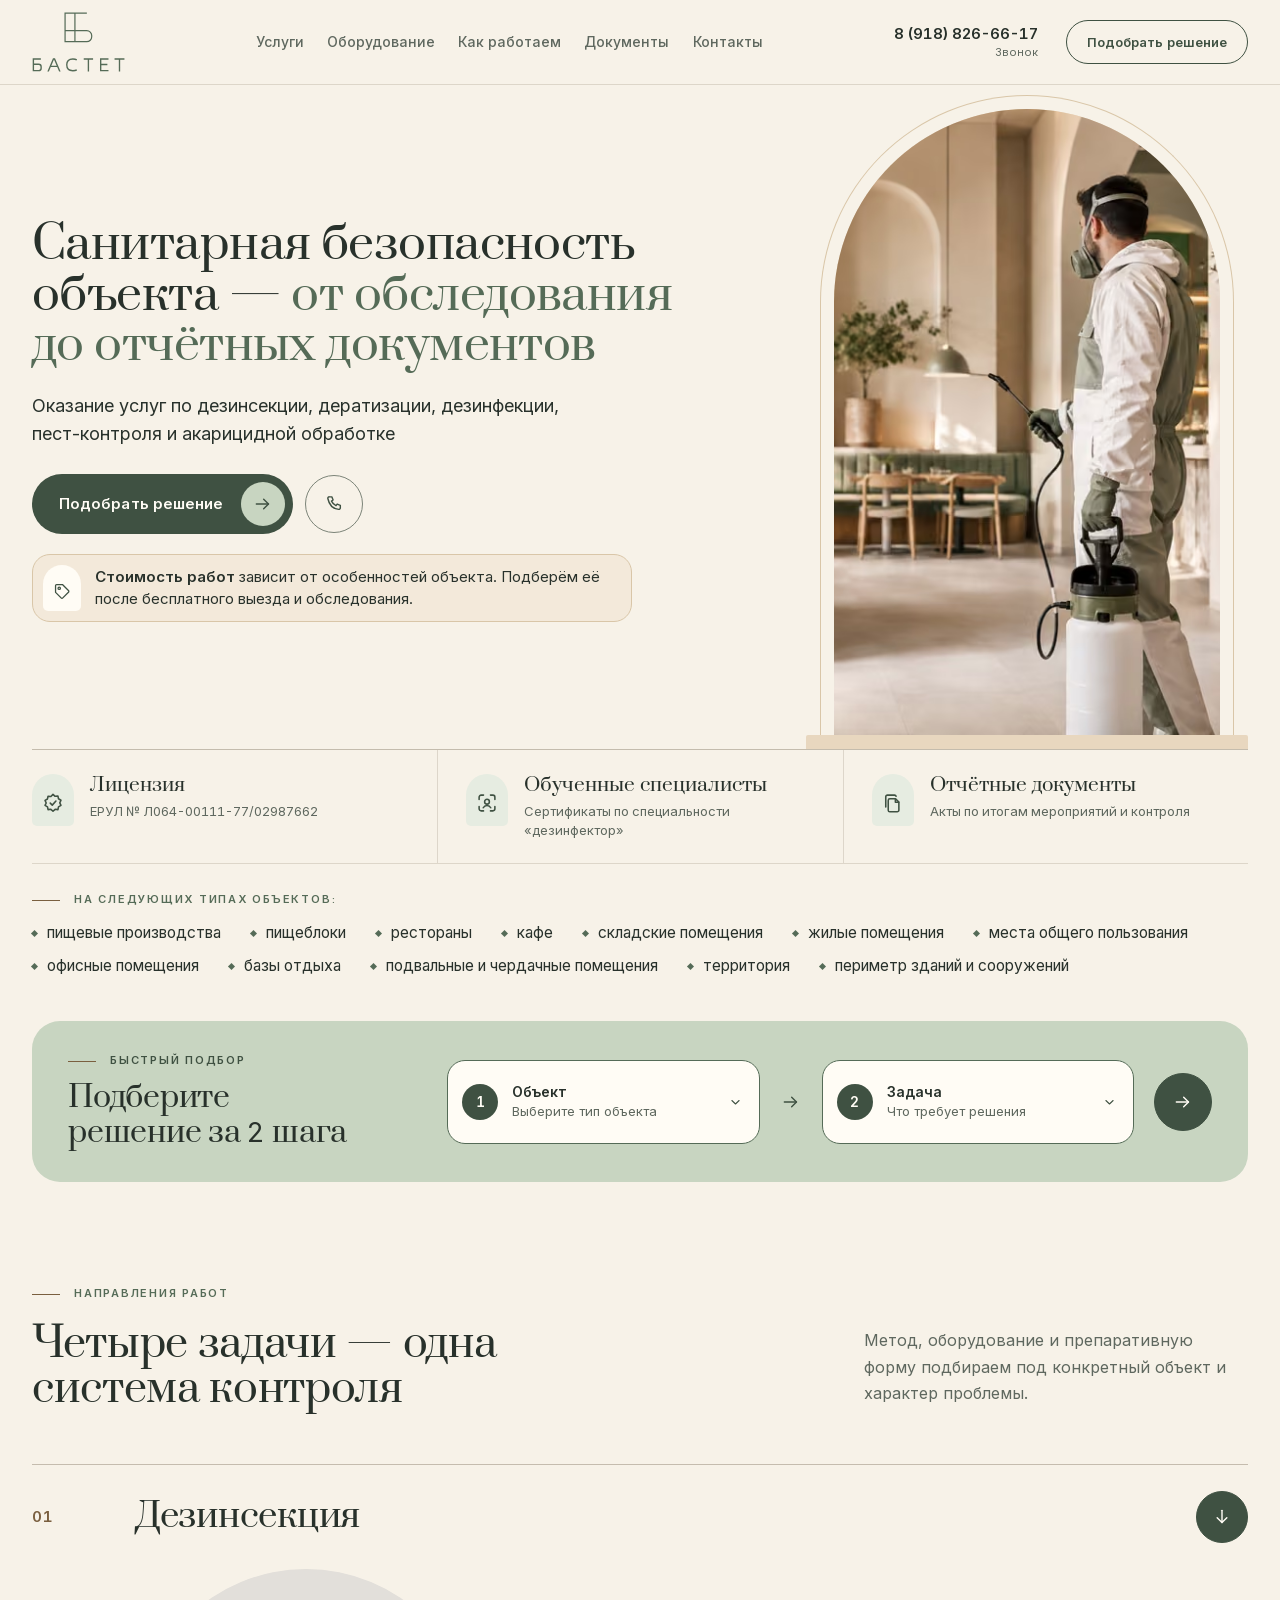
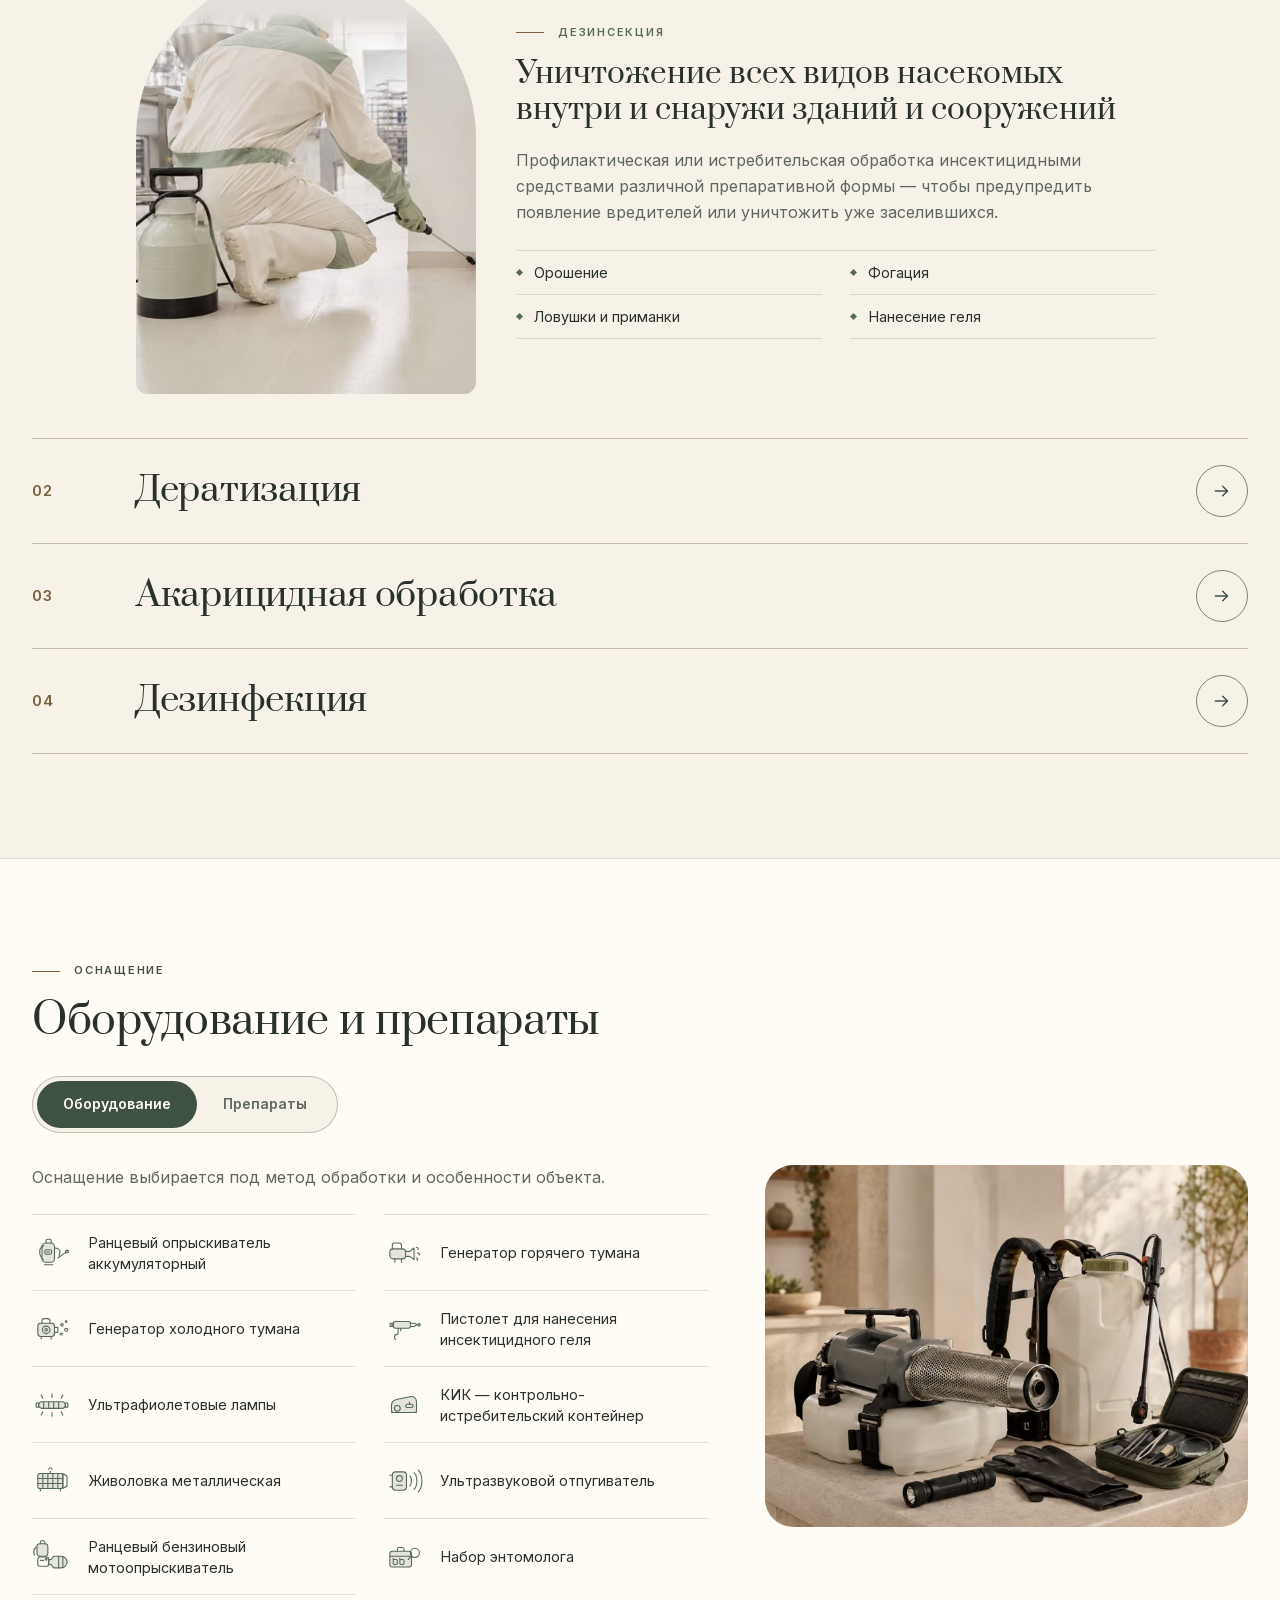
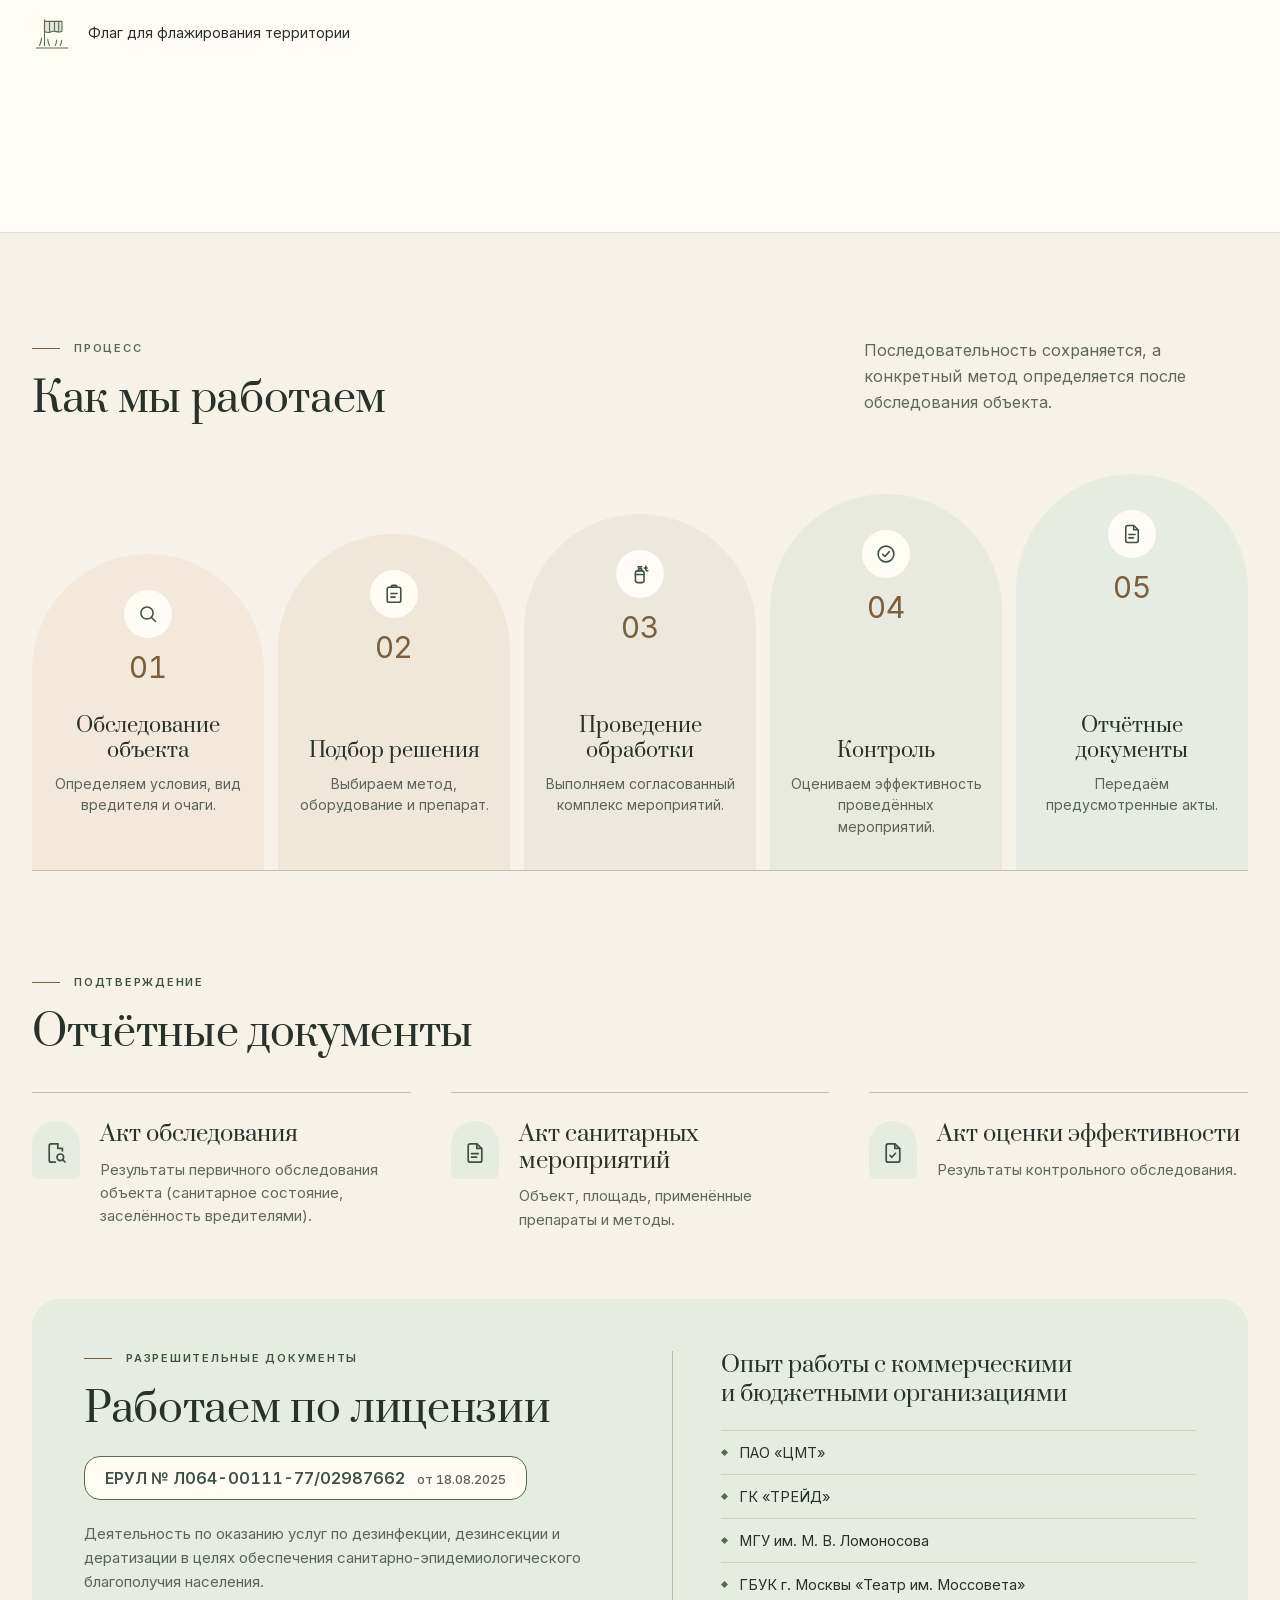
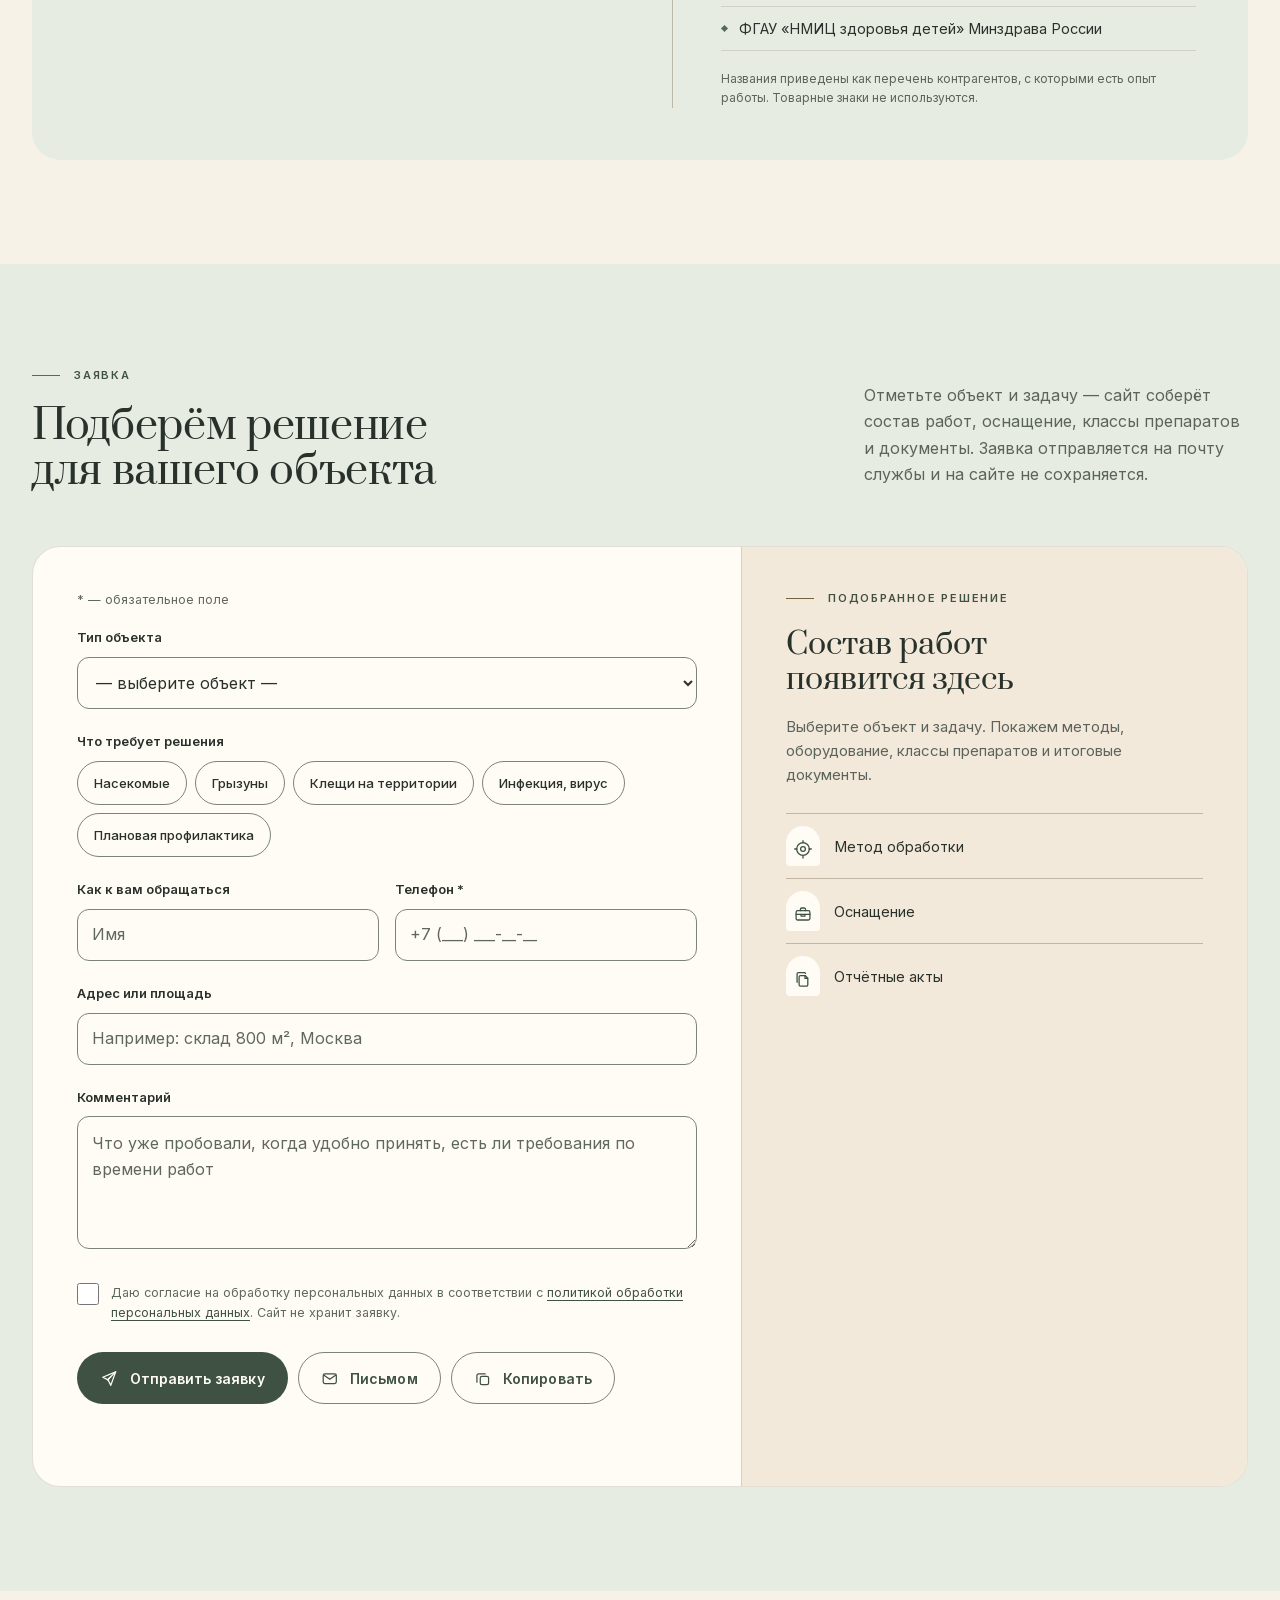
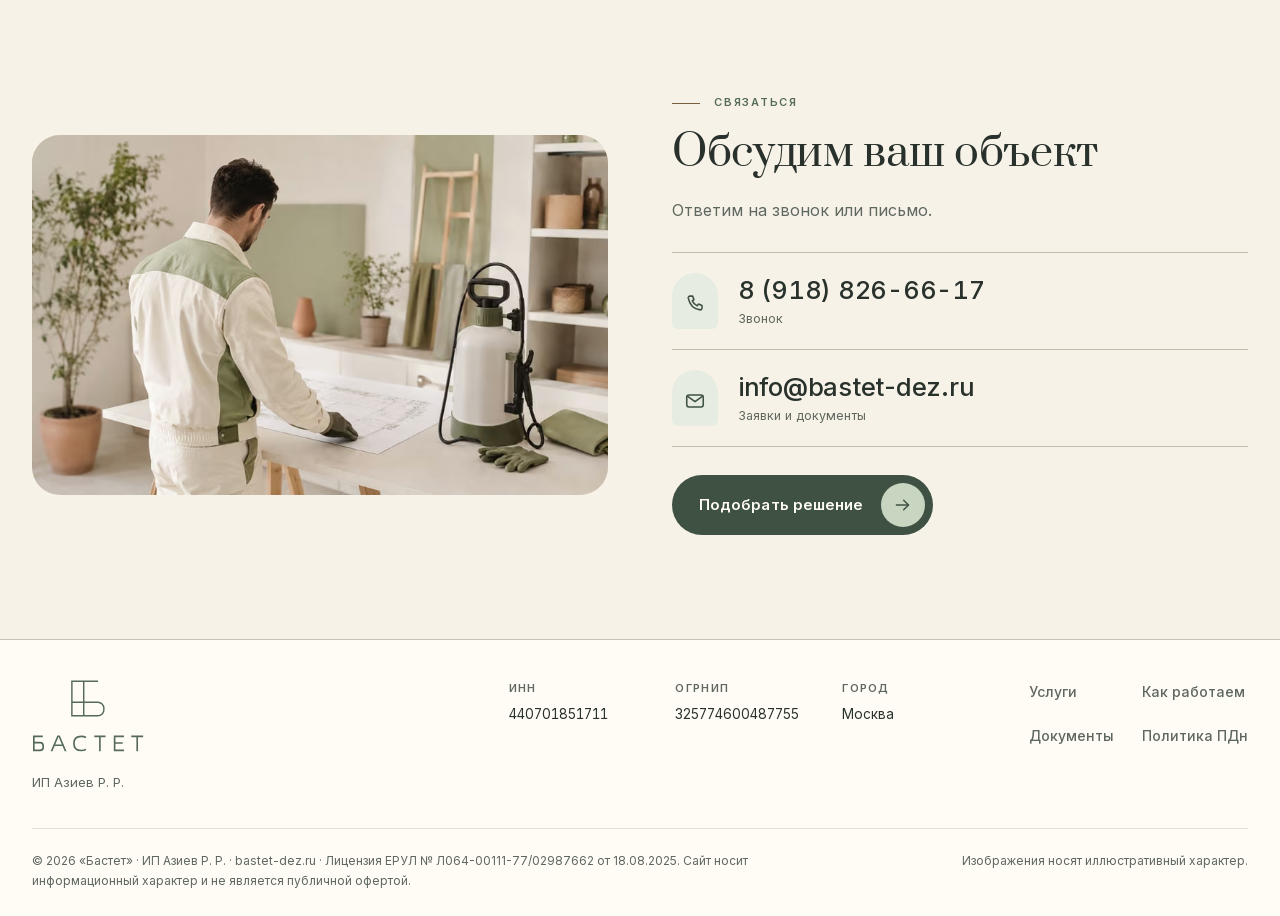
==== commit dd49cd31: "add back for form" ====
--- a/index.html
+++ b/index.html
@@ -7,7 +7,7 @@
   <title>Бастет — дезинсекция, дератизация и дезинфекция объектов в Москве</title>
   <meta name="description" content="«Бастет» — лицензированная дезинсекция, дератизация и пест-контроль, акарицидная обработка и дезинфекция объектов в Москве. Подбор решения и отчётные документы.">
   <meta name="theme-color" content="#F7F2E8">
-  <!-- Рабочий домен по пожеланию заказчика; проверить регистрацию bastet-dez.ru перед публикацией. -->
+      <!-- Working domain: https://bastet-dez.ru/ -->
   <link rel="canonical" href="https://bastet-dez.ru/">
   <meta property="og:type" content="website">
   <meta property="og:locale" content="ru_RU">
@@ -43,6 +43,7 @@
   <symbol id="i-clipboard-text" viewBox="0 0 24 24" fill="none" stroke="currentColor" stroke-width="1.7" stroke-linecap="round" stroke-linejoin="round"><rect x="4.6" y="4.6" width="14.8" height="16.4" rx="2"/><path d="M9 4.6V3.8a1.4 1.4 0 0 1 1.4-1.4h3.2A1.4 1.4 0 0 1 15 3.8v.8Z"/><path d="M8.6 11.4h6.8M8.6 15.4h4.6"/></symbol>
   <symbol id="i-copy" viewBox="0 0 24 24" fill="none" stroke="currentColor" stroke-width="1.7" stroke-linecap="round" stroke-linejoin="round"><rect x="8.6" y="8.6" width="11.4" height="11.4" rx="2.2"/><path d="M15.4 5.4H6.2a2.2 2.2 0 0 0-2.2 2.2v9.2"/></symbol>
   <symbol id="i-envelope-simple" viewBox="0 0 24 24" fill="none" stroke="currentColor" stroke-width="1.7" stroke-linecap="round" stroke-linejoin="round"><rect x="3" y="5.4" width="18" height="13.2" rx="2.4"/><path d="m3.6 6.8 8.4 6 8.4-6"/></symbol>
+  <symbol id="i-paper-plane" viewBox="0 0 24 24" fill="none" stroke="currentColor" stroke-width="1.7" stroke-linecap="round" stroke-linejoin="round"><path d="M21.5 2.5 10.6 13.4"/><path d="m21.5 2.5-6.7 18.6-3.6-7.5-7.5-3.6L21.5 2.5Z"/><path d="m10.6 13.4 4-4"/></symbol>
   <symbol id="i-file-check" viewBox="0 0 24 24" fill="none" stroke="currentColor" stroke-width="1.7" stroke-linecap="round" stroke-linejoin="round"><path d="M14 2.8H7.2a2 2 0 0 0-2 2v14.4a2 2 0 0 0 2 2h9.6a2 2 0 0 0 2-2V7.6L14 2.8Z"/><path d="M13.8 3v4.4h4.6"/><path d="m9 14.4 1.9 1.9 3.6-4"/></symbol>
   <symbol id="i-file-search" viewBox="0 0 24 24" fill="none" stroke="currentColor" stroke-width="1.7" stroke-linecap="round" stroke-linejoin="round"><path d="M14 2.8H7.2a2 2 0 0 0-2 2v14.4a2 2 0 0 0 2 2h4"/><path d="M13.8 3v4.4h4.6V10"/><circle cx="16.3" cy="16.3" r="3.3"/><path d="m18.7 18.7 2.3 2.3"/></symbol>
   <symbol id="i-file-text" viewBox="0 0 24 24" fill="none" stroke="currentColor" stroke-width="1.7" stroke-linecap="round" stroke-linejoin="round"><path d="M14 2.8H7.2a2 2 0 0 0-2 2v14.4a2 2 0 0 0 2 2h9.6a2 2 0 0 0 2-2V7.6L14 2.8Z"/><path d="M13.8 3v4.4h4.6"/><path d="M8.6 12.6h6.8M8.6 16.2h5"/></symbol>
@@ -59,7 +60,7 @@
   <symbol id="i-toolbox" viewBox="0 0 24 24" fill="none" stroke="currentColor" stroke-width="1.7" stroke-linecap="round" stroke-linejoin="round"><rect x="2.8" y="7.6" width="18.4" height="12.4" rx="2"/><path d="M8.6 7.6V5.8a1.8 1.8 0 0 1 1.8-1.8h3.2a1.8 1.8 0 0 1 1.8 1.8v1.8"/><path d="M2.8 12.6h18.4"/><path d="M9.4 12.6v2.2h5.2v-2.2"/></symbol>
   <symbol id="i-user-focus" viewBox="0 0 24 24" fill="none" stroke="currentColor" stroke-width="1.7" stroke-linecap="round" stroke-linejoin="round"><path d="M3.4 8.2V5.6a2.2 2.2 0 0 1 2.2-2.2h2.6M20.6 8.2V5.6a2.2 2.2 0 0 0-2.2-2.2h-2.6M3.4 15.8v2.6a2.2 2.2 0 0 0 2.2 2.2h2.6M20.6 15.8v2.6a2.2 2.2 0 0 1-2.2 2.2h-2.6"/><circle cx="12" cy="10.6" r="2.6"/><path d="M7.9 17.2a4.6 4.6 0 0 1 8.2 0"/></symbol>
 
-  <!-- Иллюстрации оборудования: блок 2 ТЗ требует картинку напротив каждой позиции. -->
+      <!-- Working domain: https://bastet-dez.ru/ -->
   <symbol id="ill-backpack-battery" viewBox="0 0 96 96" fill="none" stroke="currentColor" stroke-width="2.6" stroke-linecap="round" stroke-linejoin="round">
     <rect x="24" y="24" width="30" height="46" rx="9" fill="var(--ill-fill, currentColor)" fill-opacity=".16"/>
     <path d="M34 24v-6a3 3 0 0 1 3-3h6a3 3 0 0 1 3 3v6"/>
@@ -454,7 +455,7 @@
       <div class="container">
         <div class="request-heading reveal">
           <div><p class="section-label">Заявка</p><h2 id="request-title">Подберём решение для вашего объекта</h2></div>
-          <p>Отметьте объект и задачу — сайт соберёт состав работ, оснащение, классы препаратов и документы. Данные отправляются только с&nbsp;вашего устройства.</p>
+          <p>Отметьте объект и задачу — сайт соберёт состав работ, оснащение, классы препаратов и документы. Заявка отправляется на&nbsp;почту службы и&nbsp;на&nbsp;сайте не&nbsp;сохраняется.</p>
         </div>
         <noscript>
           <div class="nojs-request">
@@ -491,7 +492,8 @@
             <label class="consent"><input id="fConsent" type="checkbox" required><span>Даю согласие на обработку персональных данных в соответствии с <a href="privacy.html">политикой обработки персональных данных</a>. Сайт не хранит заявку.</span></label>
             <p class="field-error field-error-consent" id="fConsentError" hidden></p>
             <div class="form-actions">
-              <button class="btn btn-primary" id="btnMail" data-magnetic type="button"><i class="ic" aria-hidden="true"><svg aria-hidden="true" focusable="false"><use href="#i-envelope-simple"/></svg></i> Отправить письмом</button>
+              <button class="btn btn-primary" id="btnSubmit" type="button"><i class="ic" aria-hidden="true"><svg aria-hidden="true" focusable="false"><use href="#i-paper-plane"/></svg></i> Отправить заявку</button>
+              <button class="btn btn-ghost" id="btnMail" data-magnetic type="button"><i class="ic" aria-hidden="true"><svg aria-hidden="true" focusable="false"><use href="#i-envelope-simple"/></svg></i> Письмом</button>
               <button class="btn btn-ghost" id="btnCopy" type="button"><i class="ic" aria-hidden="true"><svg aria-hidden="true" focusable="false"><use href="#i-copy"/></svg></i> Копировать</button>
             </div>
             <p class="form-status" id="formStatus" role="status" aria-live="polite"></p>
